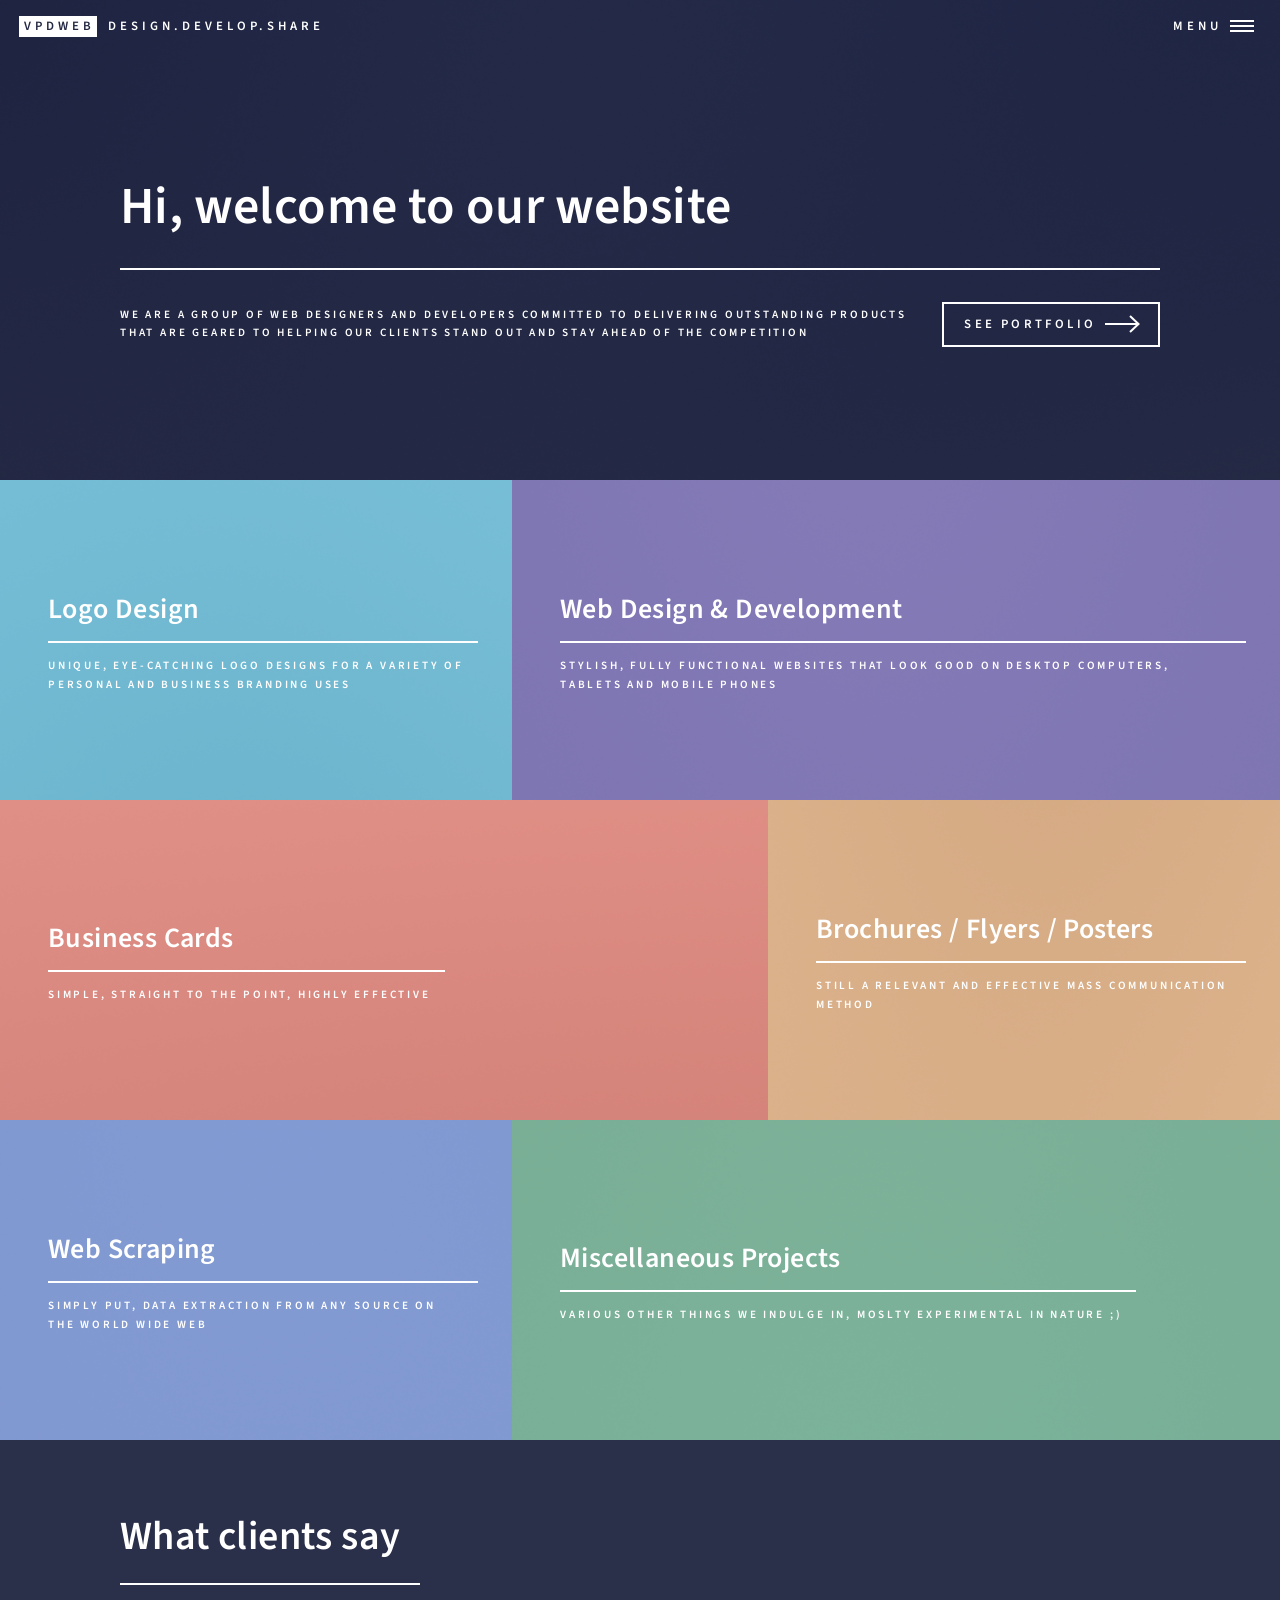
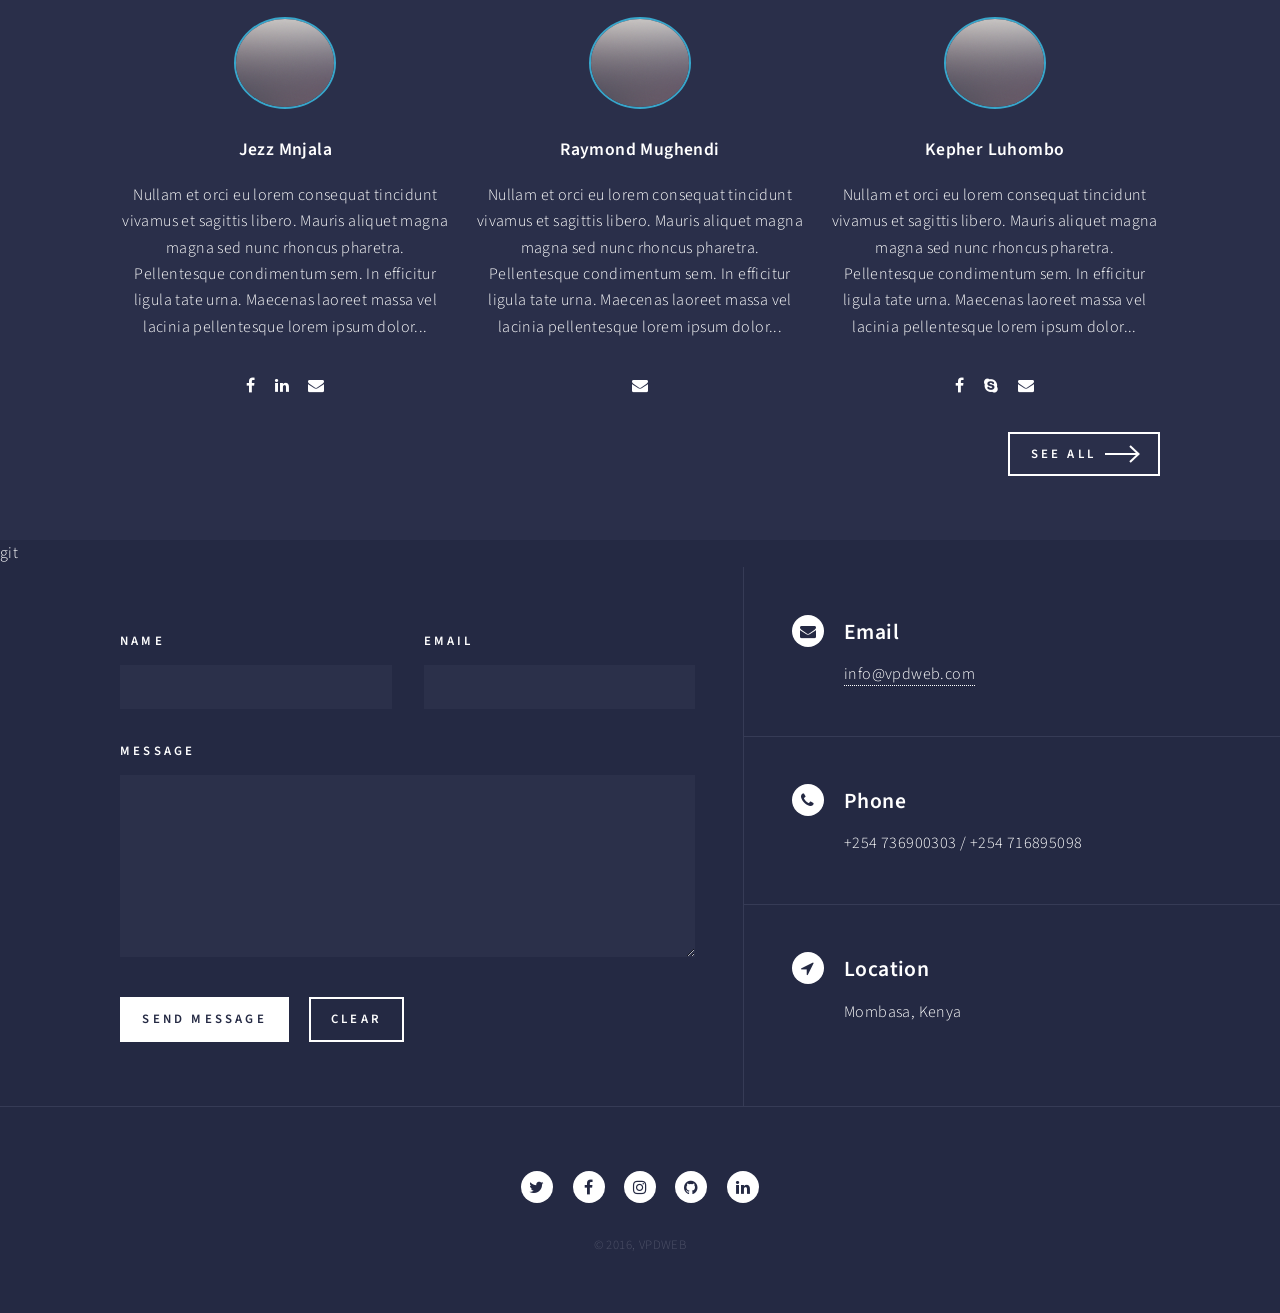
==== index.html @ 7bd0b5e9 "Major changes and addition of new pages" ====
<!DOCTYPE HTML>
<!--
	Forty by HTML5 UP
	html5up.net | @ajlkn
	Free for personal and commercial use under the CCA 3.0 license (html5up.net/license)
-->
<html>
	<head>
		<title>VPDWEB - Design, Develop, Share</title>
		<meta charset="utf-8" />
		<meta name="viewport" content="width=device-width, initial-scale=1, user-scalable=no" />
		<!--[if lte IE 8]><script src="assets/js/ie/html5shiv.js"></script><![endif]-->
		<link rel="stylesheet" href="assets/css/main.css" />
		<!--[if lte IE 9]><link rel="stylesheet" href="assets/css/ie9.css" /><![endif]-->
		<!--[if lte IE 8]><link rel="stylesheet" href="assets/css/ie8.css" /><![endif]-->
	</head>
	<body>

		<!-- Wrapper -->
			<div id="wrapper">

				<!-- Header -->
					<header id="header" class="alt">
						<a href="index.html" class="logo"><strong>VPDWEB</strong>
							<span>Design.Develop.Share</span></a>
                        <!--<p>Design. Develop. Share</p>-->
						<nav>
							<a href="#menu">Menu</a>
						</nav>
					</header>

				<!-- Menu -->
					<nav id="menu">
						<ul class="links">
							<li><a href="index.html">Home</a></li>
                            <li><a href="about.html">About</a></li>
                            <li><a href="portfolio.html">Portfolio</a></li>
                            <li><a href="testimonials.html">Testimonials</a></li>
						</ul>
						<ul class="actions vertical">
							<li><a href="contact.html" class="button special fit">Contact</a></li>
							<!--<li><a href="#" class="button fit">Log In</a></li>-->
						</ul>
					</nav>

				<!-- Banner -->
					<section id="banner" class="major">
						<div class="inner">
							<header class="major">
								<h1>Hi, welcome to our website</h1>
							</header>
							<div class="content">
								<p>We are a group of web designers and developers
								committed to delivering outstanding products that are
                                geared to helping our clients stand out and stay ahead of the
                                competition</p>
								<ul class="actions">
									<li><a href="portfolio.html" class="button next scrolly">See portfolio</a></li>
								</ul>
							</div>
						</div>
					</section>

				<!-- Main -->
					<div id="main">

						<!-- One -->
							<section id="one" class="tiles">
								<article>
									<span class="image">
										<img src="images/pic01.jpg" alt="" />
									</span>
									<header class="major">
										<h3>
                                            <a href="portfolio/logo_design.html" class="link">
                                                Logo Design
                                            </a>
                                        </h3>
										<p>Unique, eye-catching logo designs for a variety of personal
                                        and business branding uses</p>
									</header>
								</article>
								<article>
									<span class="image">
										<img src="images/pic02.jpg" alt="" />
									</span>
									<header class="major">
										<h3>
                                            <a href="portfolio/web_design_dev.html" class="link">
                                                Web Design & Development
                                            </a>
                                        </h3>
										<p>Stylish, fully functional websites that look good on desktop computers,
                                            tablets and mobile phones</p>
									</header>
								</article>
								<article>
									<span class="image">
										<img src="images/pic03.jpg" alt="" />
									</span>
									<header class="major">
										<h3>
                                            <a href="portfolio/biz_card_design.html" class="link">
                                                Business Cards
                                            </a>
                                        </h3>
										<p>Simple, straight to the point, highly effective</p>
									</header>
								</article>
								<article>
									<span class="image">
										<img src="images/pic04.jpg" alt="" />
									</span>
									<header class="major">
										<h3>
                                            <a href="portfolio/flyer_poster_design.html" class="link">
                                                Brochures / Flyers / Posters
                                            </a>
                                        </h3>
										<p>Still a relevant and effective mass communication method</p>
									</header>
								</article>
								<article>
									<span class="image">
										<img src="images/pic05.jpg" alt="" />
									</span>
									<header class="major">
										<h3>
                                            <a href="portfolio/web_scraping.html" class="link">
                                                Web Scraping
                                            </a>
                                        </h3>
										<p>Simply put, data extraction from any source on the World Wide Web</p>
									</header>
								</article>
								<article>
									<span class="image">
										<img src="images/pic06.jpg" alt="" />
									</span>
									<header class="major">
										<h3>
                                            <a href="portfolio/misc_proj.html" class="link">
                                                Miscellaneous Projects
                                            </a>
                                        </h3>
										<p>Various other things we indulge in, moslty experimental in nature ;)</p>
									</header>
								</article>
							</section>

						<!-- Two -->
							<section id="two">
								<div class="inner">
                                    <header class="major">
                                        <h1>What clients say</h1>
                                    </header>
									<div class="row">
										<div class="4u 12u$(medium)">
											<div class="row 50% uniform">
												<div class="4u">
												</div>
												<div class="4u">
													<span class="image-rounded fit">
                                                        <img src="images/pic10.jpg" alt="" />
                                                    </span>
												</div>
												<div class="4u$">
												</div>
											</div>
                                            <br>
											<h4 class="align-center">Jezz Mnjala</h4>
											<p class="align-center">
												Nullam et orci eu lorem consequat tincidunt vivamus et sagittis libero.
												Mauris aliquet magna magna sed nunc rhoncus pharetra.
												Pellentesque condimentum sem. In efficitur ligula tate urna.
												Maecenas laoreet massa vel lacinia pellentesque lorem ipsum dolor...
											</p>
											<ul class="icons align-center">
												<li>
                                                    <a href="#" class="icon fa-facebook">
                                                    <span class="label">Facebook</span>
                                                    </a>
                                                </li>
												<li>
                                                    <a href="#" class="icon fa-linkedin">
                                                        <span class="label">LinkedIn</span>
                                                    </a>
                                                </li>
												<li>
                                                    <a href="#" class="icon fa-envelope">
                                                        <span class="label">Email</span>
                                                    </a>
                                                </li>
											</ul>
										</div>
										<div class="4u 12u$(medium)">
											<div class="row 50% uniform">
												<div class="4u">
												</div>
												<div class="4u">
													<span class="image-rounded fit">
                                                        <img src="images/pic10.jpg" alt="" />
                                                    </span>
												</div>
												<div class="4u$">
												</div>
											</div>
                                            <br>
											<h4 class="align-center">Raymond Mughendi</h4>
											<p class="align-center">
												Nullam et orci eu lorem consequat tincidunt vivamus et sagittis libero.
												Mauris aliquet magna magna sed nunc rhoncus pharetra.
												Pellentesque condimentum sem. In efficitur ligula tate urna.
												Maecenas laoreet massa vel lacinia pellentesque lorem ipsum dolor...
											</p>
											<ul class="icons align-center">
												<li>
                                                    <a href="#" class="icon fa-envelope">
                                                        <span class="label">Email</span>
                                                    </a>
                                                </li>
											</ul>
										</div>
										<div class="4u$ 12u$(medium)">
											<div class="row 50% uniform">
												<div class="4u">
												</div>
												<div class="4u">
													<span class="image-rounded fit">
                                                        <img src="images/pic10.jpg" alt="" />
                                                    </span>
												</div>
												<div class="4u$">
												</div>
											</div>
                                            <br>
											<h4 class="align-center">Kepher Luhombo</h4>
											<p class="align-center">
												Nullam et orci eu lorem consequat tincidunt vivamus et sagittis libero.
												Mauris aliquet magna magna sed nunc rhoncus pharetra.
												Pellentesque condimentum sem. In efficitur ligula tate urna.
												Maecenas laoreet massa vel lacinia pellentesque lorem ipsum dolor...
											</p>
											<ul class="icons align-center">
												<li>
                                                    <a href="#" class="icon fa-facebook">
                                                        <span class="label">Facebook</span>
                                                    </a>
                                                </li>
                                                <li>
                                                    <a href="#" class="icon fa-skype">
                                                        <span class="label">Skype</span>
                                                    </a>
                                                </li>
												<li>
                                                    <a href="#" class="icon fa-envelope">
                                                        <span class="label">Email</span>
                                                    </a>
                                                </li>
											</ul>
										</div>
									</div>
									<ul class="actions align-right">
										<li><a href="testimonials.html" class="button next">See all</a></li>
									</ul>
								</div>
							</section>

					</div>

				<!-- Contact -->
					<section id="contact">git
						<div class="inner">
							<section>
								<form method="post" action="#">
									<div class="field half first">
										<label for="name">Name</label>
										<input type="text" name="name" id="name" />
									</div>
									<div class="field half">
										<label for="email">Email</label>
										<input type="text" name="email" id="email" />
									</div>
									<div class="field">
										<label for="message">Message</label>
										<textarea name="message" id="message" rows="6"></textarea>
									</div>
									<ul class="actions">
										<li><input type="submit" value="Send Message" class="special" /></li>
										<li><input type="reset" value="Clear" /></li>
									</ul>
								</form>
							</section>
							<section class="split">
								<section>
									<div class="contact-method">
										<span class="icon alt fa-envelope"></span>
										<h3>Email</h3>
										<a href="#">info@vpdweb.com</a>
									</div>
								</section>
								<section>
									<div class="contact-method">
										<span class="icon alt fa-phone"></span>
										<h3>Phone</h3>
										<span>+254 736900303</span> / <span>+254 716895098</span>
									</div>
								</section>
								<section>
									<div class="contact-method">
										<span class="icon alt fa-location-arrow"></span>
										<h3>Location</h3>
										<span>Mombasa, Kenya</span>
									</div>
								</section>
							</section>
						</div>
					</section>

				<!-- Footer -->
					<footer id="footer">
						<div class="inner">
							<ul class="icons align-center">
								<li>
                                    <a href="#" class="icon alt fa-twitter">
                                        <span class="label">Twitter</span>
                                    </a>
                                </li>
								<li>
                                    <a href="#" class="icon alt fa-facebook">
                                        <span class="label">Facebook</span>
                                    </a>
                                </li>
								<li>
                                    <a href="#" class="icon alt fa-instagram">
                                        <span class="label">Instagram</span>
                                    </a>
                                </li>
								<li>
                                    <a href="#" class="icon alt fa-github">
                                        <span class="label">GitHub</span>
                                    </a>
                                </li>
								<li>
                                    <a href="#" class="icon alt fa-linkedin">
                                        <span class="label">LinkedIn</span>
                                    </a>
                                </li>
							</ul>
							<ul class="copyright align-center">
								<li>&copy; 2016, VPDWEB</li>
							</ul>
						</div>
					</footer>
			</div>

		<!-- Scripts -->
			<script src="assets/js/jquery.min.js"></script>
			<script src="assets/js/jquery.scrolly.min.js"></script>
			<script src="assets/js/jquery.scrollex.min.js"></script>
			<script src="assets/js/skel.min.js"></script>
			<script src="assets/js/util.js"></script>
			<!--[if lte IE 8]><script src="assets/js/ie/respond.min.js"></script><![endif]-->
			<script src="assets/js/main.js"></script>

	</body>
</html>
---- assets/css/main.css ----
@import url(../css/font-awesome.min.css);
@import url("https://fonts.googleapis.com/css?family=Source+Sans+Pro:300,300italic,600,600italic");
/*
	Forty by HTML5 UP
	html5up.net | @ajlkn
	Free for personal and commercial use under the CCA 3.0 license (html5up.net/license)
*/
/* Reset */
html, body, div, span, applet, object, iframe, h1, h2, h3, h4, h5, h6, p, blockquote, pre, a, abbr, acronym, address, big, cite, code, del, dfn, em, img, ins, kbd, q, s, samp, small, strike, strong, sub, sup, tt, var, b, u, i, center, dl, dt, dd, ol, ul, li, fieldset, form, label, legend, table, caption, tbody, tfoot, thead, tr, th, td, article, aside, canvas, details, embed, figure, figcaption, footer, header, hgroup, menu, nav, output, ruby, section, summary, time, mark, audio, video {
  margin: 0;
  padding: 0;
  border: 0;
  font-size: 100%;
  font: inherit;
  vertical-align: baseline; }

article, aside, details, figcaption, figure, footer, header, hgroup, menu, nav, section {
  display: block; }

body {
  line-height: 1; }

ol, ul {
  list-style: none; }

blockquote, q {
  quotes: none; }

blockquote:before, blockquote:after, q:before, q:after {
  content: '';
  content: none; }

table {
  border-collapse: collapse;
  border-spacing: 0; }

body {
  -webkit-text-size-adjust: none; }

/* Box Model */
*, *:before, *:after {
  -moz-box-sizing: border-box;
  -webkit-box-sizing: border-box;
  box-sizing: border-box; }

/* Grid */
.row {
  border-bottom: solid 1px transparent;
  -moz-box-sizing: border-box;
  -webkit-box-sizing: border-box;
  box-sizing: border-box; }

.row > * {
  float: left;
  -moz-box-sizing: border-box;
  -webkit-box-sizing: border-box;
  box-sizing: border-box; }

.row:after, .row:before {
  content: '';
  display: block;
  clear: both;
  height: 0; }

.row.uniform > * > :first-child {
  margin-top: 0; }

.row.uniform > * > :last-child {
  margin-bottom: 0; }

.row.\30 \25  > * {
  padding: 0 0 0 0em; }

.row.\30 \25 {
  margin: 0 0 -1px 0em; }

.row.uniform.\30 \25  > * {
  padding: 0em 0 0 0em; }

.row.uniform.\30 \25 {
  margin: 0em 0 -1px 0em; }

.row > * {
  padding: 0 0 0 2em; }

.row {
  margin: 0 0 -1px -2em; }

.row.uniform > * {
  padding: 2em 0 0 2em; }

.row.uniform {
  margin: -2em 0 -1px -2em; }

.row.\32 00\25  > * {
  padding: 0 0 0 4em; }

.row.\32 00\25 {
  margin: 0 0 -1px -4em; }

.row.uniform.\32 00\25  > * {
  padding: 4em 0 0 4em; }

.row.uniform.\32 00\25 {
  margin: -4em 0 -1px -4em; }

.row.\31 50\25  > * {
  padding: 0 0 0 3em; }

.row.\31 50\25 {
  margin: 0 0 -1px -3em; }

.row.uniform.\31 50\25  > * {
  padding: 3em 0 0 3em; }

.row.uniform.\31 50\25 {
  margin: -3em 0 -1px -3em; }

.row.\35 0\25  > * {
  padding: 0 0 0 1em; }

.row.\35 0\25 {
  margin: 0 0 -1px -1em; }

.row.uniform.\35 0\25  > * {
  padding: 1em 0 0 1em; }

.row.uniform.\35 0\25 {
  margin: -1em 0 -1px -1em; }

.row.\32 5\25  > * {
  padding: 0 0 0 0.5em; }

.row.\32 5\25 {
  margin: 0 0 -1px -0.5em; }

.row.uniform.\32 5\25  > * {
  padding: 0.5em 0 0 0.5em; }

.row.uniform.\32 5\25 {
  margin: -0.5em 0 -1px -0.5em; }

.\31 2u, .\31 2u\24 {
  width: 100%;
  clear: none;
  margin-left: 0; }

.\31 1u, .\31 1u\24 {
  width: 91.6666666667%;
  clear: none;
  margin-left: 0; }

.\31 0u, .\31 0u\24 {
  width: 83.3333333333%;
  clear: none;
  margin-left: 0; }

.\39 u, .\39 u\24 {
  width: 75%;
  clear: none;
  margin-left: 0; }

.\38 u, .\38 u\24 {
  width: 66.6666666667%;
  clear: none;
  margin-left: 0; }

.\37 u, .\37 u\24 {
  width: 58.3333333333%;
  clear: none;
  margin-left: 0; }

.\36 u, .\36 u\24 {
  width: 50%;
  clear: none;
  margin-left: 0; }

.\35 u, .\35 u\24 {
  width: 41.6666666667%;
  clear: none;
  margin-left: 0; }

.\34 u, .\34 u\24 {
  width: 33.3333333333%;
  clear: none;
  margin-left: 0; }

.\33 u, .\33 u\24 {
  width: 25%;
  clear: none;
  margin-left: 0; }

.\32 u, .\32 u\24 {
  width: 16.6666666667%;
  clear: none;
  margin-left: 0; }

.\31 u, .\31 u\24 {
  width: 8.3333333333%;
  clear: none;
  margin-left: 0; }

.\31 2u\24  + *,
.\31 1u\24  + *,
.\31 0u\24  + *,
.\39 u\24  + *,
.\38 u\24  + *,
.\37 u\24  + *,
.\36 u\24  + *,
.\35 u\24  + *,
.\34 u\24  + *,
.\33 u\24  + *,
.\32 u\24  + *,
.\31 u\24  + * {
  clear: left; }

.\-11u {
  margin-left: 91.66667%; }

.\-10u {
  margin-left: 83.33333%; }

.\-9u {
  margin-left: 75%; }

.\-8u {
  margin-left: 66.66667%; }

.\-7u {
  margin-left: 58.33333%; }

.\-6u {
  margin-left: 50%; }

.\-5u {
  margin-left: 41.66667%; }

.\-4u {
  margin-left: 33.33333%; }

.\-3u {
  margin-left: 25%; }

.\-2u {
  margin-left: 16.66667%; }

.\-1u {
  margin-left: 8.33333%; }

@media screen and (max-width: 1680px) {
  .row > * {
    padding: 0 0 0 2em; }

  .row {
    margin: 0 0 -1px -2em; }

  .row.uniform > * {
    padding: 2em 0 0 2em; }

  .row.uniform {
    margin: -2em 0 -1px -2em; }

  .row.\32 00\25  > * {
    padding: 0 0 0 4em; }

  .row.\32 00\25 {
    margin: 0 0 -1px -4em; }

  .row.uniform.\32 00\25  > * {
    padding: 4em 0 0 4em; }

  .row.uniform.\32 00\25 {
    margin: -4em 0 -1px -4em; }

  .row.\31 50\25  > * {
    padding: 0 0 0 3em; }

  .row.\31 50\25 {
    margin: 0 0 -1px -3em; }

  .row.uniform.\31 50\25  > * {
    padding: 3em 0 0 3em; }

  .row.uniform.\31 50\25 {
    margin: -3em 0 -1px -3em; }

  .row.\35 0\25  > * {
    padding: 0 0 0 1em; }

  .row.\35 0\25 {
    margin: 0 0 -1px -1em; }

  .row.uniform.\35 0\25  > * {
    padding: 1em 0 0 1em; }

  .row.uniform.\35 0\25 {
    margin: -1em 0 -1px -1em; }

  .row.\32 5\25  > * {
    padding: 0 0 0 0.5em; }

  .row.\32 5\25 {
    margin: 0 0 -1px -0.5em; }

  .row.uniform.\32 5\25  > * {
    padding: 0.5em 0 0 0.5em; }

  .row.uniform.\32 5\25 {
    margin: -0.5em 0 -1px -0.5em; }

  .\31 2u\28xlarge\29, .\31 2u\24\28xlarge\29 {
    width: 100%;
    clear: none;
    margin-left: 0; }

  .\31 1u\28xlarge\29, .\31 1u\24\28xlarge\29 {
    width: 91.6666666667%;
    clear: none;
    margin-left: 0; }

  .\31 0u\28xlarge\29, .\31 0u\24\28xlarge\29 {
    width: 83.3333333333%;
    clear: none;
    margin-left: 0; }

  .\39 u\28xlarge\29, .\39 u\24\28xlarge\29 {
    width: 75%;
    clear: none;
    margin-left: 0; }

  .\38 u\28xlarge\29, .\38 u\24\28xlarge\29 {
    width: 66.6666666667%;
    clear: none;
    margin-left: 0; }

  .\37 u\28xlarge\29, .\37 u\24\28xlarge\29 {
    width: 58.3333333333%;
    clear: none;
    margin-left: 0; }

  .\36 u\28xlarge\29, .\36 u\24\28xlarge\29 {
    width: 50%;
    clear: none;
    margin-left: 0; }

  .\35 u\28xlarge\29, .\35 u\24\28xlarge\29 {
    width: 41.6666666667%;
    clear: none;
    margin-left: 0; }

  .\34 u\28xlarge\29, .\34 u\24\28xlarge\29 {
    width: 33.3333333333%;
    clear: none;
    margin-left: 0; }

  .\33 u\28xlarge\29, .\33 u\24\28xlarge\29 {
    width: 25%;
    clear: none;
    margin-left: 0; }

  .\32 u\28xlarge\29, .\32 u\24\28xlarge\29 {
    width: 16.6666666667%;
    clear: none;
    margin-left: 0; }

  .\31 u\28xlarge\29, .\31 u\24\28xlarge\29 {
    width: 8.3333333333%;
    clear: none;
    margin-left: 0; }

  .\31 2u\24\28xlarge\29  + *,
  .\31 1u\24\28xlarge\29  + *,
  .\31 0u\24\28xlarge\29  + *,
  .\39 u\24\28xlarge\29  + *,
  .\38 u\24\28xlarge\29  + *,
  .\37 u\24\28xlarge\29  + *,
  .\36 u\24\28xlarge\29  + *,
  .\35 u\24\28xlarge\29  + *,
  .\34 u\24\28xlarge\29  + *,
  .\33 u\24\28xlarge\29  + *,
  .\32 u\24\28xlarge\29  + *,
  .\31 u\24\28xlarge\29  + * {
    clear: left; }

  .\-11u\28xlarge\29 {
    margin-left: 91.66667%; }

  .\-10u\28xlarge\29 {
    margin-left: 83.33333%; }

  .\-9u\28xlarge\29 {
    margin-left: 75%; }

  .\-8u\28xlarge\29 {
    margin-left: 66.66667%; }

  .\-7u\28xlarge\29 {
    margin-left: 58.33333%; }

  .\-6u\28xlarge\29 {
    margin-left: 50%; }

  .\-5u\28xlarge\29 {
    margin-left: 41.66667%; }

  .\-4u\28xlarge\29 {
    margin-left: 33.33333%; }

  .\-3u\28xlarge\29 {
    margin-left: 25%; }

  .\-2u\28xlarge\29 {
    margin-left: 16.66667%; }

  .\-1u\28xlarge\29 {
    margin-left: 8.33333%; } }
@media screen and (max-width: 1280px) {
  .row > * {
    padding: 0 0 0 1.5em; }

  .row {
    margin: 0 0 -1px -1.5em; }

  .row.uniform > * {
    padding: 1.5em 0 0 1.5em; }

  .row.uniform {
    margin: -1.5em 0 -1px -1.5em; }

  .row.\32 00\25  > * {
    padding: 0 0 0 3em; }

  .row.\32 00\25 {
    margin: 0 0 -1px -3em; }

  .row.uniform.\32 00\25  > * {
    padding: 3em 0 0 3em; }

  .row.uniform.\32 00\25 {
    margin: -3em 0 -1px -3em; }

  .row.\31 50\25  > * {
    padding: 0 0 0 2.25em; }

  .row.\31 50\25 {
    margin: 0 0 -1px -2.25em; }

  .row.uniform.\31 50\25  > * {
    padding: 2.25em 0 0 2.25em; }

  .row.uniform.\31 50\25 {
    margin: -2.25em 0 -1px -2.25em; }

  .row.\35 0\25  > * {
    padding: 0 0 0 0.75em; }

  .row.\35 0\25 {
    margin: 0 0 -1px -0.75em; }

  .row.uniform.\35 0\25  > * {
    padding: 0.75em 0 0 0.75em; }

  .row.uniform.\35 0\25 {
    margin: -0.75em 0 -1px -0.75em; }

  .row.\32 5\25  > * {
    padding: 0 0 0 0.375em; }

  .row.\32 5\25 {
    margin: 0 0 -1px -0.375em; }

  .row.uniform.\32 5\25  > * {
    padding: 0.375em 0 0 0.375em; }

  .row.uniform.\32 5\25 {
    margin: -0.375em 0 -1px -0.375em; }

  .\31 2u\28large\29, .\31 2u\24\28large\29 {
    width: 100%;
    clear: none;
    margin-left: 0; }

  .\31 1u\28large\29, .\31 1u\24\28large\29 {
    width: 91.6666666667%;
    clear: none;
    margin-left: 0; }

  .\31 0u\28large\29, .\31 0u\24\28large\29 {
    width: 83.3333333333%;
    clear: none;
    margin-left: 0; }

  .\39 u\28large\29, .\39 u\24\28large\29 {
    width: 75%;
    clear: none;
    margin-left: 0; }

  .\38 u\28large\29, .\38 u\24\28large\29 {
    width: 66.6666666667%;
    clear: none;
    margin-left: 0; }

  .\37 u\28large\29, .\37 u\24\28large\29 {
    width: 58.3333333333%;
    clear: none;
    margin-left: 0; }

  .\36 u\28large\29, .\36 u\24\28large\29 {
    width: 50%;
    clear: none;
    margin-left: 0; }

  .\35 u\28large\29, .\35 u\24\28large\29 {
    width: 41.6666666667%;
    clear: none;
    margin-left: 0; }

  .\34 u\28large\29, .\34 u\24\28large\29 {
    width: 33.3333333333%;
    clear: none;
    margin-left: 0; }

  .\33 u\28large\29, .\33 u\24\28large\29 {
    width: 25%;
    clear: none;
    margin-left: 0; }

  .\32 u\28large\29, .\32 u\24\28large\29 {
    width: 16.6666666667%;
    clear: none;
    margin-left: 0; }

  .\31 u\28large\29, .\31 u\24\28large\29 {
    width: 8.3333333333%;
    clear: none;
    margin-left: 0; }

  .\31 2u\24\28large\29  + *,
  .\31 1u\24\28large\29  + *,
  .\31 0u\24\28large\29  + *,
  .\39 u\24\28large\29  + *,
  .\38 u\24\28large\29  + *,
  .\37 u\24\28large\29  + *,
  .\36 u\24\28large\29  + *,
  .\35 u\24\28large\29  + *,
  .\34 u\24\28large\29  + *,
  .\33 u\24\28large\29  + *,
  .\32 u\24\28large\29  + *,
  .\31 u\24\28large\29  + * {
    clear: left; }

  .\-11u\28large\29 {
    margin-left: 91.66667%; }

  .\-10u\28large\29 {
    margin-left: 83.33333%; }

  .\-9u\28large\29 {
    margin-left: 75%; }

  .\-8u\28large\29 {
    margin-left: 66.66667%; }

  .\-7u\28large\29 {
    margin-left: 58.33333%; }

  .\-6u\28large\29 {
    margin-left: 50%; }

  .\-5u\28large\29 {
    margin-left: 41.66667%; }

  .\-4u\28large\29 {
    margin-left: 33.33333%; }

  .\-3u\28large\29 {
    margin-left: 25%; }

  .\-2u\28large\29 {
    margin-left: 16.66667%; }

  .\-1u\28large\29 {
    margin-left: 8.33333%; } }
@media screen and (max-width: 980px) {
  .row > * {
    padding: 0 0 0 1.5em; }

  .row {
    margin: 0 0 -1px -1.5em; }

  .row.uniform > * {
    padding: 1.5em 0 0 1.5em; }

  .row.uniform {
    margin: -1.5em 0 -1px -1.5em; }

  .row.\32 00\25  > * {
    padding: 0 0 0 3em; }

  .row.\32 00\25 {
    margin: 0 0 -1px -3em; }

  .row.uniform.\32 00\25  > * {
    padding: 3em 0 0 3em; }

  .row.uniform.\32 00\25 {
    margin: -3em 0 -1px -3em; }

  .row.\31 50\25  > * {
    padding: 0 0 0 2.25em; }

  .row.\31 50\25 {
    margin: 0 0 -1px -2.25em; }

  .row.uniform.\31 50\25  > * {
    padding: 2.25em 0 0 2.25em; }

  .row.uniform.\31 50\25 {
    margin: -2.25em 0 -1px -2.25em; }

  .row.\35 0\25  > * {
    padding: 0 0 0 0.75em; }

  .row.\35 0\25 {
    margin: 0 0 -1px -0.75em; }

  .row.uniform.\35 0\25  > * {
    padding: 0.75em 0 0 0.75em; }

  .row.uniform.\35 0\25 {
    margin: -0.75em 0 -1px -0.75em; }

  .row.\32 5\25  > * {
    padding: 0 0 0 0.375em; }

  .row.\32 5\25 {
    margin: 0 0 -1px -0.375em; }

  .row.uniform.\32 5\25  > * {
    padding: 0.375em 0 0 0.375em; }

  .row.uniform.\32 5\25 {
    margin: -0.375em 0 -1px -0.375em; }

  .\31 2u\28medium\29, .\31 2u\24\28medium\29 {
    width: 100%;
    clear: none;
    margin-left: 0; }

  .\31 1u\28medium\29, .\31 1u\24\28medium\29 {
    width: 91.6666666667%;
    clear: none;
    margin-left: 0; }

  .\31 0u\28medium\29, .\31 0u\24\28medium\29 {
    width: 83.3333333333%;
    clear: none;
    margin-left: 0; }

  .\39 u\28medium\29, .\39 u\24\28medium\29 {
    width: 75%;
    clear: none;
    margin-left: 0; }

  .\38 u\28medium\29, .\38 u\24\28medium\29 {
    width: 66.6666666667%;
    clear: none;
    margin-left: 0; }

  .\37 u\28medium\29, .\37 u\24\28medium\29 {
    width: 58.3333333333%;
    clear: none;
    margin-left: 0; }

  .\36 u\28medium\29, .\36 u\24\28medium\29 {
    width: 50%;
    clear: none;
    margin-left: 0; }

  .\35 u\28medium\29, .\35 u\24\28medium\29 {
    width: 41.6666666667%;
    clear: none;
    margin-left: 0; }

  .\34 u\28medium\29, .\34 u\24\28medium\29 {
    width: 33.3333333333%;
    clear: none;
    margin-left: 0; }

  .\33 u\28medium\29, .\33 u\24\28medium\29 {
    width: 25%;
    clear: none;
    margin-left: 0; }

  .\32 u\28medium\29, .\32 u\24\28medium\29 {
    width: 16.6666666667%;
    clear: none;
    margin-left: 0; }

  .\31 u\28medium\29, .\31 u\24\28medium\29 {
    width: 8.3333333333%;
    clear: none;
    margin-left: 0; }

  .\31 2u\24\28medium\29  + *,
  .\31 1u\24\28medium\29  + *,
  .\31 0u\24\28medium\29  + *,
  .\39 u\24\28medium\29  + *,
  .\38 u\24\28medium\29  + *,
  .\37 u\24\28medium\29  + *,
  .\36 u\24\28medium\29  + *,
  .\35 u\24\28medium\29  + *,
  .\34 u\24\28medium\29  + *,
  .\33 u\24\28medium\29  + *,
  .\32 u\24\28medium\29  + *,
  .\31 u\24\28medium\29  + * {
    clear: left; }

  .\-11u\28medium\29 {
    margin-left: 91.66667%; }

  .\-10u\28medium\29 {
    margin-left: 83.33333%; }

  .\-9u\28medium\29 {
    margin-left: 75%; }

  .\-8u\28medium\29 {
    margin-left: 66.66667%; }

  .\-7u\28medium\29 {
    margin-left: 58.33333%; }

  .\-6u\28medium\29 {
    margin-left: 50%; }

  .\-5u\28medium\29 {
    margin-left: 41.66667%; }

  .\-4u\28medium\29 {
    margin-left: 33.33333%; }

  .\-3u\28medium\29 {
    margin-left: 25%; }

  .\-2u\28medium\29 {
    margin-left: 16.66667%; }

  .\-1u\28medium\29 {
    margin-left: 8.33333%; } }
@media screen and (max-width: 736px) {
  .row > * {
    padding: 0 0 0 1.25em; }

  .row {
    margin: 0 0 -1px -1.25em; }

  .row.uniform > * {
    padding: 1.25em 0 0 1.25em; }

  .row.uniform {
    margin: -1.25em 0 -1px -1.25em; }

  .row.\32 00\25  > * {
    padding: 0 0 0 2.5em; }

  .row.\32 00\25 {
    margin: 0 0 -1px -2.5em; }

  .row.uniform.\32 00\25  > * {
    padding: 2.5em 0 0 2.5em; }

  .row.uniform.\32 00\25 {
    margin: -2.5em 0 -1px -2.5em; }

  .row.\31 50\25  > * {
    padding: 0 0 0 1.875em; }

  .row.\31 50\25 {
    margin: 0 0 -1px -1.875em; }

  .row.uniform.\31 50\25  > * {
    padding: 1.875em 0 0 1.875em; }

  .row.uniform.\31 50\25 {
    margin: -1.875em 0 -1px -1.875em; }

  .row.\35 0\25  > * {
    padding: 0 0 0 0.625em; }

  .row.\35 0\25 {
    margin: 0 0 -1px -0.625em; }

  .row.uniform.\35 0\25  > * {
    padding: 0.625em 0 0 0.625em; }

  .row.uniform.\35 0\25 {
    margin: -0.625em 0 -1px -0.625em; }

  .row.\32 5\25  > * {
    padding: 0 0 0 0.3125em; }

  .row.\32 5\25 {
    margin: 0 0 -1px -0.3125em; }

  .row.uniform.\32 5\25  > * {
    padding: 0.3125em 0 0 0.3125em; }

  .row.uniform.\32 5\25 {
    margin: -0.3125em 0 -1px -0.3125em; }

  .\31 2u\28small\29, .\31 2u\24\28small\29 {
    width: 100%;
    clear: none;
    margin-left: 0; }

  .\31 1u\28small\29, .\31 1u\24\28small\29 {
    width: 91.6666666667%;
    clear: none;
    margin-left: 0; }

  .\31 0u\28small\29, .\31 0u\24\28small\29 {
    width: 83.3333333333%;
    clear: none;
    margin-left: 0; }

  .\39 u\28small\29, .\39 u\24\28small\29 {
    width: 75%;
    clear: none;
    margin-left: 0; }

  .\38 u\28small\29, .\38 u\24\28small\29 {
    width: 66.6666666667%;
    clear: none;
    margin-left: 0; }

  .\37 u\28small\29, .\37 u\24\28small\29 {
    width: 58.3333333333%;
    clear: none;
    margin-left: 0; }

  .\36 u\28small\29, .\36 u\24\28small\29 {
    width: 50%;
    clear: none;
    margin-left: 0; }

  .\35 u\28small\29, .\35 u\24\28small\29 {
    width: 41.6666666667%;
    clear: none;
    margin-left: 0; }

  .\34 u\28small\29, .\34 u\24\28small\29 {
    width: 33.3333333333%;
    clear: none;
    margin-left: 0; }

  .\33 u\28small\29, .\33 u\24\28small\29 {
    width: 25%;
    clear: none;
    margin-left: 0; }

  .\32 u\28small\29, .\32 u\24\28small\29 {
    width: 16.6666666667%;
    clear: none;
    margin-left: 0; }

  .\31 u\28small\29, .\31 u\24\28small\29 {
    width: 8.3333333333%;
    clear: none;
    margin-left: 0; }

  .\31 2u\24\28small\29  + *,
  .\31 1u\24\28small\29  + *,
  .\31 0u\24\28small\29  + *,
  .\39 u\24\28small\29  + *,
  .\38 u\24\28small\29  + *,
  .\37 u\24\28small\29  + *,
  .\36 u\24\28small\29  + *,
  .\35 u\24\28small\29  + *,
  .\34 u\24\28small\29  + *,
  .\33 u\24\28small\29  + *,
  .\32 u\24\28small\29  + *,
  .\31 u\24\28small\29  + * {
    clear: left; }

  .\-11u\28small\29 {
    margin-left: 91.66667%; }

  .\-10u\28small\29 {
    margin-left: 83.33333%; }

  .\-9u\28small\29 {
    margin-left: 75%; }

  .\-8u\28small\29 {
    margin-left: 66.66667%; }

  .\-7u\28small\29 {
    margin-left: 58.33333%; }

  .\-6u\28small\29 {
    margin-left: 50%; }

  .\-5u\28small\29 {
    margin-left: 41.66667%; }

  .\-4u\28small\29 {
    margin-left: 33.33333%; }

  .\-3u\28small\29 {
    margin-left: 25%; }

  .\-2u\28small\29 {
    margin-left: 16.66667%; }

  .\-1u\28small\29 {
    margin-left: 8.33333%; } }
@media screen and (max-width: 480px) {
  .row > * {
    padding: 0 0 0 1.25em; }

  .row {
    margin: 0 0 -1px -1.25em; }

  .row.uniform > * {
    padding: 1.25em 0 0 1.25em; }

  .row.uniform {
    margin: -1.25em 0 -1px -1.25em; }

  .row.\32 00\25  > * {
    padding: 0 0 0 2.5em; }

  .row.\32 00\25 {
    margin: 0 0 -1px -2.5em; }

  .row.uniform.\32 00\25  > * {
    padding: 2.5em 0 0 2.5em; }

  .row.uniform.\32 00\25 {
    margin: -2.5em 0 -1px -2.5em; }

  .row.\31 50\25  > * {
    padding: 0 0 0 1.875em; }

  .row.\31 50\25 {
    margin: 0 0 -1px -1.875em; }

  .row.uniform.\31 50\25  > * {
    padding: 1.875em 0 0 1.875em; }

  .row.uniform.\31 50\25 {
    margin: -1.875em 0 -1px -1.875em; }

  .row.\35 0\25  > * {
    padding: 0 0 0 0.625em; }

  .row.\35 0\25 {
    margin: 0 0 -1px -0.625em; }

  .row.uniform.\35 0\25  > * {
    padding: 0.625em 0 0 0.625em; }

  .row.uniform.\35 0\25 {
    margin: -0.625em 0 -1px -0.625em; }

  .row.\32 5\25  > * {
    padding: 0 0 0 0.3125em; }

  .row.\32 5\25 {
    margin: 0 0 -1px -0.3125em; }

  .row.uniform.\32 5\25  > * {
    padding: 0.3125em 0 0 0.3125em; }

  .row.uniform.\32 5\25 {
    margin: -0.3125em 0 -1px -0.3125em; }

  .\31 2u\28xsmall\29, .\31 2u\24\28xsmall\29 {
    width: 100%;
    clear: none;
    margin-left: 0; }

  .\31 1u\28xsmall\29, .\31 1u\24\28xsmall\29 {
    width: 91.6666666667%;
    clear: none;
    margin-left: 0; }

  .\31 0u\28xsmall\29, .\31 0u\24\28xsmall\29 {
    width: 83.3333333333%;
    clear: none;
    margin-left: 0; }

  .\39 u\28xsmall\29, .\39 u\24\28xsmall\29 {
    width: 75%;
    clear: none;
    margin-left: 0; }

  .\38 u\28xsmall\29, .\38 u\24\28xsmall\29 {
    width: 66.6666666667%;
    clear: none;
    margin-left: 0; }

  .\37 u\28xsmall\29, .\37 u\24\28xsmall\29 {
    width: 58.3333333333%;
    clear: none;
    margin-left: 0; }

  .\36 u\28xsmall\29, .\36 u\24\28xsmall\29 {
    width: 50%;
    clear: none;
    margin-left: 0; }

  .\35 u\28xsmall\29, .\35 u\24\28xsmall\29 {
    width: 41.6666666667%;
    clear: none;
    margin-left: 0; }

  .\34 u\28xsmall\29, .\34 u\24\28xsmall\29 {
    width: 33.3333333333%;
    clear: none;
    margin-left: 0; }

  .\33 u\28xsmall\29, .\33 u\24\28xsmall\29 {
    width: 25%;
    clear: none;
    margin-left: 0; }

  .\32 u\28xsmall\29, .\32 u\24\28xsmall\29 {
    width: 16.6666666667%;
    clear: none;
    margin-left: 0; }

  .\31 u\28xsmall\29, .\31 u\24\28xsmall\29 {
    width: 8.3333333333%;
    clear: none;
    margin-left: 0; }

  .\31 2u\24\28xsmall\29  + *,
  .\31 1u\24\28xsmall\29  + *,
  .\31 0u\24\28xsmall\29  + *,
  .\39 u\24\28xsmall\29  + *,
  .\38 u\24\28xsmall\29  + *,
  .\37 u\24\28xsmall\29  + *,
  .\36 u\24\28xsmall\29  + *,
  .\35 u\24\28xsmall\29  + *,
  .\34 u\24\28xsmall\29  + *,
  .\33 u\24\28xsmall\29  + *,
  .\32 u\24\28xsmall\29  + *,
  .\31 u\24\28xsmall\29  + * {
    clear: left; }

  .\-11u\28xsmall\29 {
    margin-left: 91.66667%; }

  .\-10u\28xsmall\29 {
    margin-left: 83.33333%; }

  .\-9u\28xsmall\29 {
    margin-left: 75%; }

  .\-8u\28xsmall\29 {
    margin-left: 66.66667%; }

  .\-7u\28xsmall\29 {
    margin-left: 58.33333%; }

  .\-6u\28xsmall\29 {
    margin-left: 50%; }

  .\-5u\28xsmall\29 {
    margin-left: 41.66667%; }

  .\-4u\28xsmall\29 {
    margin-left: 33.33333%; }

  .\-3u\28xsmall\29 {
    margin-left: 25%; }

  .\-2u\28xsmall\29 {
    margin-left: 16.66667%; }

  .\-1u\28xsmall\29 {
    margin-left: 8.33333%; } }
@media screen and (max-width: 360px) {
  .row > * {
    padding: 0 0 0 1.25em; }

  .row {
    margin: 0 0 -1px -1.25em; }

  .row.uniform > * {
    padding: 1.25em 0 0 1.25em; }

  .row.uniform {
    margin: -1.25em 0 -1px -1.25em; }

  .row.\32 00\25  > * {
    padding: 0 0 0 2.5em; }

  .row.\32 00\25 {
    margin: 0 0 -1px -2.5em; }

  .row.uniform.\32 00\25  > * {
    padding: 2.5em 0 0 2.5em; }

  .row.uniform.\32 00\25 {
    margin: -2.5em 0 -1px -2.5em; }

  .row.\31 50\25  > * {
    padding: 0 0 0 1.875em; }

  .row.\31 50\25 {
    margin: 0 0 -1px -1.875em; }

  .row.uniform.\31 50\25  > * {
    padding: 1.875em 0 0 1.875em; }

  .row.uniform.\31 50\25 {
    margin: -1.875em 0 -1px -1.875em; }

  .row.\35 0\25  > * {
    padding: 0 0 0 0.625em; }

  .row.\35 0\25 {
    margin: 0 0 -1px -0.625em; }

  .row.uniform.\35 0\25  > * {
    padding: 0.625em 0 0 0.625em; }

  .row.uniform.\35 0\25 {
    margin: -0.625em 0 -1px -0.625em; }

  .row.\32 5\25  > * {
    padding: 0 0 0 0.3125em; }

  .row.\32 5\25 {
    margin: 0 0 -1px -0.3125em; }

  .row.uniform.\32 5\25  > * {
    padding: 0.3125em 0 0 0.3125em; }

  .row.uniform.\32 5\25 {
    margin: -0.3125em 0 -1px -0.3125em; }

  .\31 2u\28xxsmall\29, .\31 2u\24\28xxsmall\29 {
    width: 100%;
    clear: none;
    margin-left: 0; }

  .\31 1u\28xxsmall\29, .\31 1u\24\28xxsmall\29 {
    width: 91.6666666667%;
    clear: none;
    margin-left: 0; }

  .\31 0u\28xxsmall\29, .\31 0u\24\28xxsmall\29 {
    width: 83.3333333333%;
    clear: none;
    margin-left: 0; }

  .\39 u\28xxsmall\29, .\39 u\24\28xxsmall\29 {
    width: 75%;
    clear: none;
    margin-left: 0; }

  .\38 u\28xxsmall\29, .\38 u\24\28xxsmall\29 {
    width: 66.6666666667%;
    clear: none;
    margin-left: 0; }

  .\37 u\28xxsmall\29, .\37 u\24\28xxsmall\29 {
    width: 58.3333333333%;
    clear: none;
    margin-left: 0; }

  .\36 u\28xxsmall\29, .\36 u\24\28xxsmall\29 {
    width: 50%;
    clear: none;
    margin-left: 0; }

  .\35 u\28xxsmall\29, .\35 u\24\28xxsmall\29 {
    width: 41.6666666667%;
    clear: none;
    margin-left: 0; }

  .\34 u\28xxsmall\29, .\34 u\24\28xxsmall\29 {
    width: 33.3333333333%;
    clear: none;
    margin-left: 0; }

  .\33 u\28xxsmall\29, .\33 u\24\28xxsmall\29 {
    width: 25%;
    clear: none;
    margin-left: 0; }

  .\32 u\28xxsmall\29, .\32 u\24\28xxsmall\29 {
    width: 16.6666666667%;
    clear: none;
    margin-left: 0; }

  .\31 u\28xxsmall\29, .\31 u\24\28xxsmall\29 {
    width: 8.3333333333%;
    clear: none;
    margin-left: 0; }

  .\31 2u\24\28xxsmall\29  + *,
  .\31 1u\24\28xxsmall\29  + *,
  .\31 0u\24\28xxsmall\29  + *,
  .\39 u\24\28xxsmall\29  + *,
  .\38 u\24\28xxsmall\29  + *,
  .\37 u\24\28xxsmall\29  + *,
  .\36 u\24\28xxsmall\29  + *,
  .\35 u\24\28xxsmall\29  + *,
  .\34 u\24\28xxsmall\29  + *,
  .\33 u\24\28xxsmall\29  + *,
  .\32 u\24\28xxsmall\29  + *,
  .\31 u\24\28xxsmall\29  + * {
    clear: left; }

  .\-11u\28xxsmall\29 {
    margin-left: 91.66667%; }

  .\-10u\28xxsmall\29 {
    margin-left: 83.33333%; }

  .\-9u\28xxsmall\29 {
    margin-left: 75%; }

  .\-8u\28xxsmall\29 {
    margin-left: 66.66667%; }

  .\-7u\28xxsmall\29 {
    margin-left: 58.33333%; }

  .\-6u\28xxsmall\29 {
    margin-left: 50%; }

  .\-5u\28xxsmall\29 {
    margin-left: 41.66667%; }

  .\-4u\28xxsmall\29 {
    margin-left: 33.33333%; }

  .\-3u\28xxsmall\29 {
    margin-left: 25%; }

  .\-2u\28xxsmall\29 {
    margin-left: 16.66667%; }

  .\-1u\28xxsmall\29 {
    margin-left: 8.33333%; } }
/* Basic */
@-ms-viewport {
  width: device-width; }
body {
  -ms-overflow-style: scrollbar; }

@media screen and (max-width: 480px) {
  html, body {
    min-width: 320px; } }
body {
  background: #242943; }
  body.is-loading *, body.is-loading *:before, body.is-loading *:after {
    -moz-animation: none !important;
    -webkit-animation: none !important;
    -ms-animation: none !important;
    animation: none !important;
    -moz-transition: none !important;
    -webkit-transition: none !important;
    -ms-transition: none !important;
    transition: none !important; }

/* Type */
body, input, select, textarea {
  color: #ffffff;
  font-family: "Source Sans Pro", Helvetica, sans-serif;
  font-size: 17pt;
  font-weight: 300;
  letter-spacing: 0.025em;
  line-height: 1.65; }
  @media screen and (max-width: 1680px) {
    body, input, select, textarea {
      font-size: 14pt; } }
  @media screen and (max-width: 1280px) {
    body, input, select, textarea {
      font-size: 12pt; } }
  @media screen and (max-width: 360px) {
    body, input, select, textarea {
      font-size: 11pt; } }

a {
  -moz-transition: color 0.2s ease-in-out, border-bottom-color 0.2s ease-in-out;
  -webkit-transition: color 0.2s ease-in-out, border-bottom-color 0.2s ease-in-out;
  -ms-transition: color 0.2s ease-in-out, border-bottom-color 0.2s ease-in-out;
  transition: color 0.2s ease-in-out, border-bottom-color 0.2s ease-in-out;
  border-bottom: dotted 1px;
  color: inherit;
  text-decoration: none; }
  a:hover {
    border-bottom-color: transparent;
    color: #9bf1ff !important; }
  a:active {
    color: #53e3fb !important; }

strong, b {
  color: #ffffff;
  font-weight: 600; }

em, i {
  font-style: italic; }

p {
  margin: 0 0 2em 0; }

h1, h2, h3, h4, h5, h6 {
  color: #ffffff;
  font-weight: 600;
  line-height: 1.65;
  margin: 0 0 1em 0; }
  h1 a, h2 a, h3 a, h4 a, h5 a, h6 a {
    color: inherit;
    border-bottom: 0; }

h1 {
  font-size: 2.5em; }

h2 {
  font-size: 1.75em; }

h3 {
  font-size: 1.35em; }

h4 {
  font-size: 1.1em; }

h5 {
  font-size: 0.9em; }

h6 {
  font-size: 0.7em; }

@media screen and (max-width: 736px) {
  h1 {
    font-size: 2em; }

  h2 {
    font-size: 1.5em; }

  h3 {
    font-size: 1.25em; } }
sub {
  font-size: 0.8em;
  position: relative;
  top: 0.5em; }

sup {
  font-size: 0.8em;
  position: relative;
  top: -0.5em; }

blockquote {
  border-left: solid 4px rgba(212, 212, 255, 0.1);
  font-style: italic;
  margin: 0 0 2em 0;
  padding: 0.5em 0 0.5em 2em; }

code {
  background: rgba(212, 212, 255, 0.035);
  font-family: "Courier New", monospace;
  font-size: 0.9em;
  margin: 0 0.25em;
  padding: 0.25em 0.65em; }

pre {
  -webkit-overflow-scrolling: touch;
  font-family: "Courier New", monospace;
  font-size: 0.9em;
  margin: 0 0 2em 0; }
  pre code {
    display: block;
    line-height: 1.75;
    padding: 1em 1.5em;
    overflow-x: auto; }

hr {
  border: 0;
  border-bottom: solid 1px rgba(212, 212, 255, 0.1);
  margin: 2em 0; }
  hr.major {
    margin: 3em 0; }

.align-left {
  text-align: left; }

.align-center {
  text-align: center; }

.align-right {
  text-align: right; }

/* Section/Article */
section.special, article.special {
  text-align: center; }

header.major {
  width: -moz-max-content;
  width: -webkit-max-content;
  width: -ms-max-content;
  width: max-content;
  margin-bottom: 2em; }
  header.major > :first-child {
    margin-bottom: 0;
    width: calc(100% + 0.5em); }
    header.major > :first-child:after {
      content: '';
      background-color: #ffffff;
      display: block;
      height: 2px;
      margin: 0.325em 0 0.5em 0;
      width: 100%; }
  header.major > p {
    font-size: 0.7em;
    font-weight: 600;
    letter-spacing: 0.25em;
    margin-bottom: 0;
    text-transform: uppercase; }
  body.is-ie header.major > :first-child:after {
    max-width: 9em; }
  body.is-ie header.major > h1:after {
    max-width: 100% !important; }
@media screen and (max-width: 736px) {
  header.major > p br {
    display: none; } }

/* Form */
form {
  margin: 0 0 2em 0; }
  form .field {
    margin: 0 0 2em 0; }
    form .field.half {
      width: 50%;
      float: left;
      padding: 0 0 0 1em; }
      form .field.half.first {
        padding: 0 1em 0 0; }
  form > .actions {
    margin: 2.5em 0 0 0 !important; }
  @media screen and (max-width: 736px) {
    form .field {
      margin: 0 0 1.5em 0; }
      form .field.half {
        padding: 0 0 0 0.75em; }
        form .field.half.first {
          padding: 0 0.75em 0 0; }
    form > .actions {
      margin: 2em 0 0 0 !important; } }
  @media screen and (max-width: 480px) {
    form .field.half {
      width: 100%;
      float: none;
      padding: 0; }
      form .field.half.first {
        padding: 0; } }

label {
  color: #ffffff;
  display: block;
  font-size: 0.8em;
  font-weight: 600;
  letter-spacing: 0.25em;
  margin: 0 0 1em 0;
  text-transform: uppercase; }

input[type="text"],
input[type="password"],
input[type="email"],
input[type="tel"],
input[type="search"],
input[type="url"],
select,
textarea {
  -moz-appearance: none;
  -webkit-appearance: none;
  -ms-appearance: none;
  appearance: none;
  background: rgba(212, 212, 255, 0.035);
  border: none;
  border-radius: 0;
  color: inherit;
  display: block;
  outline: 0;
  padding: 0 1em;
  text-decoration: none;
  width: 100%; }
  input[type="text"]:invalid,
  input[type="password"]:invalid,
  input[type="email"]:invalid,
  input[type="tel"]:invalid,
  input[type="search"]:invalid,
  input[type="url"]:invalid,
  select:invalid,
  textarea:invalid {
    box-shadow: none; }
  input[type="text"]:focus,
  input[type="password"]:focus,
  input[type="email"]:focus,
  input[type="tel"]:focus,
  input[type="search"]:focus,
  input[type="url"]:focus,
  select:focus,
  textarea:focus {
    border-color: #9bf1ff;
    box-shadow: 0 0 0 2px #9bf1ff; }

.select-wrapper {
  text-decoration: none;
  display: block;
  position: relative; }
  .select-wrapper:before {
    -moz-osx-font-smoothing: grayscale;
    -webkit-font-smoothing: antialiased;
    font-family: FontAwesome;
    font-style: normal;
    font-weight: normal;
    text-transform: none !important; }
  .select-wrapper:before {
    color: rgba(212, 212, 255, 0.1);
    content: '\f078';
    display: block;
    height: 2.75em;
    line-height: 2.75em;
    pointer-events: none;
    position: absolute;
    right: 0;
    text-align: center;
    top: 0;
    width: 2.75em; }
  .select-wrapper select::-ms-expand {
    display: none; }

input[type="text"],
input[type="password"],
input[type="email"],
input[type="tel"],
input[type="search"],
input[type="url"],
select {
  height: 2.75em; }

textarea {
  padding: 0.75em 1em; }

input[type="checkbox"],
input[type="radio"] {
  -moz-appearance: none;
  -webkit-appearance: none;
  -ms-appearance: none;
  appearance: none;
  display: block;
  float: left;
  margin-right: -2em;
  opacity: 0;
  width: 1em;
  z-index: -1; }
  input[type="checkbox"] + label,
  input[type="radio"] + label {
    text-decoration: none;
    color: #ffffff;
    cursor: pointer;
    display: inline-block;
    font-weight: 300;
    padding-left: 2.65em;
    padding-right: 0.75em;
    position: relative; }
    input[type="checkbox"] + label:before,
    input[type="radio"] + label:before {
      -moz-osx-font-smoothing: grayscale;
      -webkit-font-smoothing: antialiased;
      font-family: FontAwesome;
      font-style: normal;
      font-weight: normal;
      text-transform: none !important; }
    input[type="checkbox"] + label:before,
    input[type="radio"] + label:before {
      background: rgba(212, 212, 255, 0.035);
      content: '';
      display: inline-block;
      height: 1.65em;
      left: 0;
      letter-spacing: 0;
      line-height: 1.58125em;
      position: absolute;
      text-align: center;
      top: 0;
      width: 1.65em; }
  input[type="checkbox"]:checked + label:before,
  input[type="radio"]:checked + label:before {
    background: #ffffff;
    border-color: #9bf1ff;
    content: '\f00c';
    color: #242943; }
  input[type="checkbox"]:focus + label:before,
  input[type="radio"]:focus + label:before {
    box-shadow: 0 0 0 2px #9bf1ff; }

input[type="radio"] + label:before {
  border-radius: 100%; }

::-webkit-input-placeholder {
  color: rgba(244, 244, 255, 0.2) !important;
  opacity: 1.0; }

:-moz-placeholder {
  color: rgba(244, 244, 255, 0.2) !important;
  opacity: 1.0; }

::-moz-placeholder {
  color: rgba(244, 244, 255, 0.2) !important;
  opacity: 1.0; }

:-ms-input-placeholder {
  color: rgba(244, 244, 255, 0.2) !important;
  opacity: 1.0; }

.formerize-placeholder {
  color: rgba(244, 244, 255, 0.2) !important;
  opacity: 1.0; }

/* Box */
.box {
  border: solid 1px rgba(212, 212, 255, 0.1);
  margin-bottom: 2em;
  padding: 1.5em; }
  .box > :last-child,
  .box > :last-child > :last-child,
  .box > :last-child > :last-child > :last-child {
    margin-bottom: 0; }
  .box.alt {
    border: 0;
    border-radius: 0;
    padding: 0; }

/* Icon */
.icon {
  text-decoration: none;
  border-bottom: none;
  position: relative; }
  .icon:before {
    -moz-osx-font-smoothing: grayscale;
    -webkit-font-smoothing: antialiased;
    font-family: FontAwesome;
    font-style: normal;
    font-weight: normal;
    text-transform: none !important; }
  .icon > .label {
    display: none; }
  .icon.alt:before {
    background-color: #ffffff;
    border-radius: 100%;
    color: #242943;
    display: inline-block;
    height: 2em;
    line-height: 2em;
    text-align: center;
    width: 2em; }

a.icon.alt:before {
  -moz-transition: background-color 0.2s ease-in-out;
  -webkit-transition: background-color 0.2s ease-in-out;
  -ms-transition: background-color 0.2s ease-in-out;
  transition: background-color 0.2s ease-in-out; }
a.icon.alt:hover:before {
  background-color: #6fc3df; }
a.icon.alt:active:before {
  background-color: #37a6cb; }

/* Image */
.image {
  border: 0;
  display: inline-block;
  position: relative; }
  .image img {
    display: block; }
  .image.left, .image.right {
    max-width: 30%; }
    .image.left img, .image.right img {
      width: 100%; }
  .image.left {
    float: left;
    margin: 0 1.5em 1.25em 0;
    top: 0.25em; }
  .image.right {
    float: right;
    margin: 0 0 1.25em 1.5em;
    top: 0.25em; }
  .image.fit {
    display: block;
    margin: 0 0 2em 0;
    width: 100%; }
    .image.fit img {
      width: 100%; }
  .image.main {
    display: block;
    margin: 2.5em 0;
    width: 100%; }
    .image.main img {
      width: 100%; }
    @media screen and (max-width: 736px) {
      .image.main {
        margin: 1.5em 0; } }

.image-rounded {
  display: inline-block;
  position: relative; }
  .image-rounded img {
    display: block;
    border: 2px solid #37a6cb;
    border-radius: 50%; }
  .image-rounded.left, .image-rounded.right {
    max-width: 30%; }
    .image-rounded.left img, .image-rounded.right img {
      width: 100%; }
  .image-rounded.left {
    float: left;
    margin: 0 1.5em 1.25em 0;
    top: 0.25em; }
  .image-rounded.right {
    float: right;
    margin: 0 0 1.25em 1.5em;
    top: 0.25em; }
  .image-rounded.fit {
    display: block;
    margin: 0 0 2em 0;
    width: 100%; }
    .image-rounded.fit img {
      width: 100%; }
  .image-rounded.main {
    display: block;
    margin: 2.5em 0;
    width: 100%; }
    .image-rounded.main img {
      width: 100%; }
    @media screen and (max-width: 736px) {
      .image-rounded.main {
        margin: 1.5em 0; } }

/* List */
ol {
  list-style: decimal;
  margin: 0 0 2em 0;
  padding-left: 1.25em; }
  ol li {
    padding-left: 0.25em; }

ul {
  list-style: disc;
  margin: 0 0 2em 0;
  padding-left: 1em; }
  ul li {
    padding-left: 0.5em; }
  ul.alt {
    list-style: none;
    padding-left: 0; }
    ul.alt li {
      border-top: solid 1px rgba(212, 212, 255, 0.1);
      padding: 0.5em 0; }
      ul.alt li:first-child {
        border-top: 0;
        padding-top: 0; }
  ul.icons {
    cursor: default;
    list-style: none;
    padding-left: 0; }
    ul.icons li {
      display: inline-block;
      padding: 0 1em 0 0; }
      ul.icons li:last-child {
        padding-right: 0; }
    @media screen and (max-width: 736px) {
      ul.icons li {
        padding: 0 0.75em 0 0; } }
  ul.actions {
    cursor: default;
    list-style: none;
    padding-left: 0; }
    ul.actions li {
      display: inline-block;
      padding: 0 1em 0 0;
      vertical-align: middle; }
      ul.actions li:last-child {
        padding-right: 0; }
    ul.actions.small li {
      padding: 0 1em 0 0; }
    ul.actions.vertical li {
      display: block;
      padding: 1em 0 0 0; }
      ul.actions.vertical li:first-child {
        padding-top: 0; }
      ul.actions.vertical li > * {
        margin-bottom: 0; }
    ul.actions.vertical.small li:first-child {
      padding-top: 0; }
    ul.actions.fit {
      display: table;
      margin-left: -1em;
      padding: 0;
      table-layout: fixed;
      width: calc(100% + 1em); }
      ul.actions.fit li {
        display: table-cell;
        padding: 0 0 0 1em; }
        ul.actions.fit li > * {
          margin-bottom: 0; }
      ul.actions.fit.small {
        margin-left: -1em;
        width: calc(100% + 1em); }
        ul.actions.fit.small li {
          padding: 0 0 0 1em; }
  ul.pagination {
    cursor: default;
    list-style: none;
    padding-left: 0; }
    ul.pagination li {
      display: inline-block;
      padding-left: 0;
      vertical-align: middle; }
      ul.pagination li > .page {
        -moz-transition: background-color 0.2s ease-in-out, color 0.2s ease-in-out;
        -webkit-transition: background-color 0.2s ease-in-out, color 0.2s ease-in-out;
        -ms-transition: background-color 0.2s ease-in-out, color 0.2s ease-in-out;
        transition: background-color 0.2s ease-in-out, color 0.2s ease-in-out;
        border-bottom: 0;
        display: inline-block;
        font-size: 0.8em;
        font-weight: 600;
        height: 1.5em;
        line-height: 1.5em;
        margin: 0 0.125em;
        min-width: 1.5em;
        padding: 0 0.5em;
        text-align: center; }
        ul.pagination li > .page.active {
          background-color: #ffffff;
          color: #242943; }
          ul.pagination li > .page.active:hover {
            background-color: #9bf1ff;
            color: #242943 !important; }
          ul.pagination li > .page.active:active {
            background-color: #53e3fb; }
      ul.pagination li:first-child {
        padding-right: 0.75em; }
      ul.pagination li:last-child {
        padding-left: 0.75em; }
    @media screen and (max-width: 480px) {
      ul.pagination li:nth-child(n+2):nth-last-child(n+2) {
        display: none; }
      ul.pagination li:first-child {
        padding-right: 0; } }

dl {
  margin: 0 0 2em 0; }
  dl dt {
    display: block;
    font-weight: 600;
    margin: 0 0 1em 0; }
  dl dd {
    margin-left: 2em; }

/* Table */
.table-wrapper {
  -webkit-overflow-scrolling: touch;
  overflow-x: auto; }

table {
  margin: 0 0 2em 0;
  width: 100%; }
  table tbody tr {
    border: solid 1px rgba(212, 212, 255, 0.1);
    border-left: 0;
    border-right: 0; }
    table tbody tr:nth-child(2n + 1) {
      background-color: rgba(212, 212, 255, 0.035); }
  table td {
    padding: 0.75em 0.75em; }
  table th {
    color: #ffffff;
    font-size: 0.9em;
    font-weight: 600;
    padding: 0 0.75em 0.75em 0.75em;
    text-align: left; }
  table thead {
    border-bottom: solid 2px rgba(212, 212, 255, 0.1); }
  table tfoot {
    border-top: solid 2px rgba(212, 212, 255, 0.1); }
  table.alt {
    border-collapse: separate; }
    table.alt tbody tr td {
      border: solid 1px rgba(212, 212, 255, 0.1);
      border-left-width: 0;
      border-top-width: 0; }
      table.alt tbody tr td:first-child {
        border-left-width: 1px; }
    table.alt tbody tr:first-child td {
      border-top-width: 1px; }
    table.alt thead {
      border-bottom: 0; }
    table.alt tfoot {
      border-top: 0; }

/* Button */
input[type="submit"],
input[type="reset"],
input[type="button"],
button,
.button {
  -moz-appearance: none;
  -webkit-appearance: none;
  -ms-appearance: none;
  appearance: none;
  -moz-transition: background-color 0.2s ease-in-out, box-shadow 0.2s ease-in-out, color 0.2s ease-in-out;
  -webkit-transition: background-color 0.2s ease-in-out, box-shadow 0.2s ease-in-out, color 0.2s ease-in-out;
  -ms-transition: background-color 0.2s ease-in-out, box-shadow 0.2s ease-in-out, color 0.2s ease-in-out;
  transition: background-color 0.2s ease-in-out, box-shadow 0.2s ease-in-out, color 0.2s ease-in-out;
  background-color: transparent;
  border: 0;
  border-radius: 0;
  box-shadow: inset 0 0 0 2px #ffffff;
  color: #ffffff;
  cursor: pointer;
  display: inline-block;
  font-size: 0.8em;
  font-weight: 600;
  height: 3.5em;
  letter-spacing: 0.25em;
  line-height: 3.5em;
  padding: 0 1.75em;
  text-align: center;
  text-decoration: none;
  text-transform: uppercase;
  white-space: nowrap; }
  input[type="submit"]:hover, input[type="submit"]:active,
  input[type="reset"]:hover,
  input[type="reset"]:active,
  input[type="button"]:hover,
  input[type="button"]:active,
  button:hover,
  button:active,
  .button:hover,
  .button:active {
    box-shadow: inset 0 0 0 2px #9bf1ff;
    color: #9bf1ff; }
  input[type="submit"]:active,
  input[type="reset"]:active,
  input[type="button"]:active,
  button:active,
  .button:active {
    background-color: rgba(155, 241, 255, 0.1);
    box-shadow: inset 0 0 0 2px #53e3fb;
    color: #53e3fb; }
  input[type="submit"].icon:before,
  input[type="reset"].icon:before,
  input[type="button"].icon:before,
  button.icon:before,
  .button.icon:before {
    margin-right: 0.5em; }
  input[type="submit"].fit,
  input[type="reset"].fit,
  input[type="button"].fit,
  button.fit,
  .button.fit {
    display: block;
    margin: 0 0 1em 0;
    width: 100%; }
  input[type="submit"].small,
  input[type="reset"].small,
  input[type="button"].small,
  button.small,
  .button.small {
    font-size: 0.6em; }
  input[type="submit"].big,
  input[type="reset"].big,
  input[type="button"].big,
  button.big,
  .button.big {
    font-size: 1.25em;
    height: 3em;
    line-height: 3em; }
  input[type="submit"].next,
  input[type="reset"].next,
  input[type="button"].next,
  button.next,
  .button.next {
    padding-right: 4.5em;
    position: relative; }
    input[type="submit"].next:before, input[type="submit"].next:after,
    input[type="reset"].next:before,
    input[type="reset"].next:after,
    input[type="button"].next:before,
    input[type="button"].next:after,
    button.next:before,
    button.next:after,
    .button.next:before,
    .button.next:after {
      -moz-transition: opacity 0.2s ease-in-out;
      -webkit-transition: opacity 0.2s ease-in-out;
      -ms-transition: opacity 0.2s ease-in-out;
      transition: opacity 0.2s ease-in-out;
      background-position: center right;
      background-repeat: no-repeat;
      background-size: 36px 24px;
      content: '';
      display: block;
      height: 100%;
      position: absolute;
      right: 1.5em;
      top: 0;
      vertical-align: middle;
      width: 36px; }
    input[type="submit"].next:before,
    input[type="reset"].next:before,
    input[type="button"].next:before,
    button.next:before,
    .button.next:before {
      background-image: url("data:image/svg+xml;charset=utf8,%3Csvg xmlns='http://www.w3.org/2000/svg' xmlns:xlink='http://www.w3.org/1999/xlink' width='36px' height='24px' viewBox='0 0 36 24' zoomAndPan='disable'%3E%3Cstyle%3Eline %7B stroke: %23ffffff%3B stroke-width: 2px%3B %7D%3C/style%3E%3Cline x1='0' y1='12' x2='34' y2='12' /%3E%3Cline x1='25' y1='4' x2='34' y2='12.5' /%3E%3Cline x1='25' y1='20' x2='34' y2='11.5' /%3E%3C/svg%3E"); }
    input[type="submit"].next:after,
    input[type="reset"].next:after,
    input[type="button"].next:after,
    button.next:after,
    .button.next:after {
      background-image: url("data:image/svg+xml;charset=utf8,%3Csvg xmlns='http://www.w3.org/2000/svg' xmlns:xlink='http://www.w3.org/1999/xlink' width='36px' height='24px' viewBox='0 0 36 24' zoomAndPan='disable'%3E%3Cstyle%3Eline %7B stroke: %239bf1ff%3B stroke-width: 2px%3B %7D%3C/style%3E%3Cline x1='0' y1='12' x2='34' y2='12' /%3E%3Cline x1='25' y1='4' x2='34' y2='12.5' /%3E%3Cline x1='25' y1='20' x2='34' y2='11.5' /%3E%3C/svg%3E");
      opacity: 0;
      z-index: 1; }
    input[type="submit"].next:hover:after, input[type="submit"].next:active:after,
    input[type="reset"].next:hover:after,
    input[type="reset"].next:active:after,
    input[type="button"].next:hover:after,
    input[type="button"].next:active:after,
    button.next:hover:after,
    button.next:active:after,
    .button.next:hover:after,
    .button.next:active:after {
      opacity: 1; }
    @media screen and (max-width: 1280px) {
      input[type="submit"].next,
      input[type="reset"].next,
      input[type="button"].next,
      button.next,
      .button.next {
        padding-right: 5em; } }
  input[type="submit"].special,
  input[type="reset"].special,
  input[type="button"].special,
  button.special,
  .button.special {
    background-color: #ffffff;
    box-shadow: none;
    color: #242943; }
    input[type="submit"].special:hover, input[type="submit"].special:active,
    input[type="reset"].special:hover,
    input[type="reset"].special:active,
    input[type="button"].special:hover,
    input[type="button"].special:active,
    button.special:hover,
    button.special:active,
    .button.special:hover,
    .button.special:active {
      background-color: #9bf1ff;
      color: #242943 !important; }
    input[type="submit"].special:active,
    input[type="reset"].special:active,
    input[type="button"].special:active,
    button.special:active,
    .button.special:active {
      background-color: #53e3fb; }
  input[type="submit"].disabled, input[type="submit"]:disabled,
  input[type="reset"].disabled,
  input[type="reset"]:disabled,
  input[type="button"].disabled,
  input[type="button"]:disabled,
  button.disabled,
  button:disabled,
  .button.disabled,
  .button:disabled {
    -moz-pointer-events: none;
    -webkit-pointer-events: none;
    -ms-pointer-events: none;
    pointer-events: none;
    cursor: default;
    opacity: 0.25; }

/* Tiles */
.tiles {
  display: -moz-flex;
  display: -webkit-flex;
  display: -ms-flex;
  display: flex;
  -moz-flex-wrap: wrap;
  -webkit-flex-wrap: wrap;
  -ms-flex-wrap: wrap;
  flex-wrap: wrap;
  border-top: 0 !important; }
  .tiles + * {
    border-top: 0 !important; }
  .tiles article {
    -moz-align-items: center;
    -webkit-align-items: center;
    -ms-align-items: center;
    align-items: center;
    display: -moz-flex;
    display: -webkit-flex;
    display: -ms-flex;
    display: flex;
    -moz-transition: -moz-transform 0.25s ease, opacity 0.25s ease, -moz-filter 1s ease, -webkit-filter 1s ease;
    -webkit-transition: -webkit-transform 0.25s ease, opacity 0.25s ease, -webkit-filter 1s ease, -webkit-filter 1s ease;
    -ms-transition: -ms-transform 0.25s ease, opacity 0.25s ease, -ms-filter 1s ease, -webkit-filter 1s ease;
    transition: transform 0.25s ease, opacity 0.25s ease, filter 1s ease, -webkit-filter 1s ease;
    padding: 4em 4em 2em 4em ;
    background-position: center;
    background-repeat: no-repeat;
    background-size: cover;
    cursor: default;
    height: 40vh;
    max-height: 40em;
    min-height: 23em;
    overflow: hidden;
    position: relative;
    width: 40%; }
    .tiles article .image {
      display: none; }
    .tiles article header {
      position: relative;
      z-index: 3; }
    .tiles article h3 {
      font-size: 1.75em; }
      .tiles article h3 a:hover {
        color: inherit !important; }
    .tiles article .link.primary {
      border: 0;
      height: 100%;
      left: 0;
      position: absolute;
      top: 0;
      width: 100%;
      z-index: 4; }
    .tiles article:before {
      -moz-transition: opacity 0.5s ease;
      -webkit-transition: opacity 0.5s ease;
      -ms-transition: opacity 0.5s ease;
      transition: opacity 0.5s ease;
      bottom: 0;
      content: '';
      display: block;
      height: 100%;
      left: 0;
      opacity: 0.85;
      position: absolute;
      width: 100%;
      z-index: 2; }
    .tiles article:after {
      background-color: rgba(36, 41, 67, 0.25);
      content: '';
      display: block;
      height: 100%;
      left: 0;
      position: absolute;
      top: 0;
      width: 100%;
      z-index: 1; }
    .tiles article:hover:before {
      opacity: 0; }
    .tiles article.is-transitioning {
      -moz-transform: scale(0.95);
      -webkit-transform: scale(0.95);
      -ms-transform: scale(0.95);
      transform: scale(0.95);
      -moz-filter: blur(0.5em);
      -webkit-filter: blur(0.5em);
      -ms-filter: blur(0.5em);
      filter: blur(0.5em);
      opacity: 0; }
    .tiles article:nth-child(4n - 1), .tiles article:nth-child(4n - 2) {
      width: 60%; }
    .tiles article:nth-child(6n - 5):before {
      background-color: #6fc3df; }
    .tiles article:nth-child(6n - 4):before {
      background-color: #8d82c4; }
    .tiles article:nth-child(6n - 3):before {
      background-color: #ec8d81; }
    .tiles article:nth-child(6n - 2):before {
      background-color: #e7b788; }
    .tiles article:nth-child(6n - 1):before {
      background-color: #8ea9e8; }
    .tiles article:nth-child(6n):before {
      background-color: #87c5a4; }
  @media screen and (max-width: 1280px) {
    .tiles article {
      padding: 4em 3em 2em 3em ;
      height: 30vh;
      max-height: 30em;
      min-height: 20em; } }
  @media screen and (max-width: 980px) {
    .tiles article {
      width: 50% !important; } }
  @media screen and (max-width: 736px) {
    .tiles article {
      padding: 3em 1.5em 1em 1.5em ;
      height: 16em;
      max-height: none;
      min-height: 0; }
      .tiles article h3 {
        font-size: 1.5em; } }
  @media screen and (max-width: 480px) {
    .tiles {
      display: block; }
      .tiles article {
        height: 20em;
        width: 100% !important; } }

/* Contact Method */
.contact-method {
  margin: 0 0 2em 0;
  padding-left: 3.25em;
  position: relative; }
  .contact-method .icon {
    left: 0;
    position: absolute;
    top: 0; }
  .contact-method h3 {
    margin: 0 0 0.5em 0; }

/* Spotlights */
.spotlights {
  border-top: 0 !important; }
  .spotlights + * {
    border-top: 0 !important; }
  .spotlights > section {
    display: -moz-flex;
    display: -webkit-flex;
    display: -ms-flex;
    display: flex;
    -moz-flex-direction: row;
    -webkit-flex-direction: row;
    -ms-flex-direction: row;
    flex-direction: row;
    background-color: #2e3450; }
    .spotlights > section > .image {
      background-position: center center;
      background-size: cover;
      border-radius: 0;
      display: block;
      position: relative;
      width: 30%; }
      .spotlights > section > .image img {
        border-radius: 0;
        display: block;
        width: 100%; }
      .spotlights > section > .image:before {
        background: rgba(36, 41, 67, 0.9);
        content: '';
        display: block;
        height: 100%;
        left: 0;
        opacity: 0;
        position: absolute;
        top: 0;
        width: 100%; }
    .spotlights > section > .content {
      display: -moz-flex;
      display: -webkit-flex;
      display: -ms-flex;
      display: flex;
      -moz-flex-direction: column;
      -webkit-flex-direction: column;
      -ms-flex-direction: column;
      flex-direction: column;
      -moz-justify-content: center;
      -webkit-justify-content: center;
      -ms-justify-content: center;
      justify-content: center;
      -moz-align-items: center;
      -webkit-align-items: center;
      -ms-align-items: center;
      align-items: center;
      padding: 2em 3em 0.1em 3em ;
      width: 70%; }
      .spotlights > section > .content > .inner {
        margin: 0 auto;
        max-width: 100%;
        width: 65em; }
    .spotlights > section:nth-child(2n) {
      -moz-flex-direction: row-reverse;
      -webkit-flex-direction: row-reverse;
      -ms-flex-direction: row-reverse;
      flex-direction: row-reverse;
      background-color: #333856; }
      .spotlights > section:nth-child(2n) > .content {
        -moz-align-items: -moz-flex-end;
        -webkit-align-items: -webkit-flex-end;
        -ms-align-items: -ms-flex-end;
        align-items: flex-end; }
  @media screen and (max-width: 1680px) {
    .spotlights > section > .image {
      width: 40%; }
    .spotlights > section > .content {
      width: 60%; } }
  @media screen and (max-width: 1280px) {
    .spotlights > section > .image {
      width: 45%; }
    .spotlights > section > .content {
      width: 55%; } }
  @media screen and (max-width: 980px) {
    .spotlights > section {
      display: block; }
      .spotlights > section > .image {
        width: 100%; }
      .spotlights > section > .content {
        padding: 4em 3em 2em 3em ;
        width: 100%; } }
  @media screen and (max-width: 736px) {
    .spotlights > section > .content {
      padding: 3em 1.5em 1em 1.5em ; } }

/* Header */
@-moz-keyframes reveal-header {
  0% {
    top: -4em;
    opacity: 0; }
  100% {
    top: 0;
    opacity: 1; } }
@-webkit-keyframes reveal-header {
  0% {
    top: -4em;
    opacity: 0; }
  100% {
    top: 0;
    opacity: 1; } }
@-ms-keyframes reveal-header {
  0% {
    top: -4em;
    opacity: 0; }
  100% {
    top: 0;
    opacity: 1; } }
@keyframes reveal-header {
  0% {
    top: -4em;
    opacity: 0; }
  100% {
    top: 0;
    opacity: 1; } }
#header {
  display: -moz-flex;
  display: -webkit-flex;
  display: -ms-flex;
  display: flex;
  background-color: #2a2f4a;
  box-shadow: 0 0 0.25em 0 rgba(0, 0, 0, 0.15);
  cursor: default;
  font-weight: 600;
  height: 3.25em;
  left: 0;
  letter-spacing: 0.25em;
  line-height: 3.25em;
  margin: 0;
  position: fixed;
  text-transform: uppercase;
  top: 0;
  width: 100%;
  z-index: 10000; }
  #header .logo {
    border: 0;
    display: inline-block;
    font-size: 0.8em;
    height: inherit;
    line-height: inherit;
    padding: 0 1.5em; }
    #header .logo strong {
      -moz-transition: background-color 0.2s ease-in-out, color 0.2s ease-in-out;
      -webkit-transition: background-color 0.2s ease-in-out, color 0.2s ease-in-out;
      -ms-transition: background-color 0.2s ease-in-out, color 0.2s ease-in-out;
      transition: background-color 0.2s ease-in-out, color 0.2s ease-in-out;
      background-color: #ffffff;
      color: #242943;
      display: inline-block;
      line-height: 1.65em;
      margin-right: 0.325em;
      padding: 0 0.125em 0 0.375em; }
    #header .logo:hover strong {
      background-color: #9bf1ff; }
    #header .logo:active strong {
      background-color: #53e3fb; }
  #header nav {
    display: -moz-flex;
    display: -webkit-flex;
    display: -ms-flex;
    display: flex;
    -moz-justify-content: -moz-flex-end;
    -webkit-justify-content: -webkit-flex-end;
    -ms-justify-content: -ms-flex-end;
    justify-content: flex-end;
    -moz-flex-grow: 1;
    -webkit-flex-grow: 1;
    -ms-flex-grow: 1;
    flex-grow: 1;
    height: inherit;
    line-height: inherit; }
    #header nav a {
      border: 0;
      display: block;
      font-size: 0.8em;
      height: inherit;
      line-height: inherit;
      padding: 0 0.75em;
      position: relative;
      vertical-align: middle; }
      #header nav a:last-child {
        padding-right: 1.5em; }
      #header nav a[href="#menu"] {
        padding-right: 3.325em !important; }
        #header nav a[href="#menu"]:before, #header nav a[href="#menu"]:after {
          background-image: url("data:image/svg+xml;charset=utf8,%3Csvg xmlns='http://www.w3.org/2000/svg' width='24' height='32' viewBox='0 0 24 32' preserveAspectRatio='none'%3E%3Cstyle%3Eline %7B stroke-width: 2px%3B stroke: %23ffffff%3B %7D%3C/style%3E%3Cline x1='0' y1='11' x2='24' y2='11' /%3E%3Cline x1='0' y1='21' x2='24' y2='21' /%3E%3Cline x1='0' y1='16' x2='24' y2='16' /%3E%3C/svg%3E");
          background-position: center;
          background-repeat: no-repeat;
          background-size: 24px 32px;
          content: '';
          display: block;
          height: 100%;
          position: absolute;
          right: 1.5em;
          top: 0;
          vertical-align: middle;
          width: 24px; }
        #header nav a[href="#menu"]:after {
          -moz-transition: opacity 0.2s ease-in-out;
          -webkit-transition: opacity 0.2s ease-in-out;
          -ms-transition: opacity 0.2s ease-in-out;
          transition: opacity 0.2s ease-in-out;
          background-image: url("data:image/svg+xml;charset=utf8,%3Csvg xmlns='http://www.w3.org/2000/svg' width='24' height='32' viewBox='0 0 24 32' preserveAspectRatio='none'%3E%3Cstyle%3Eline %7B stroke-width: 2px%3B stroke: %239bf1ff%3B %7D%3C/style%3E%3Cline x1='0' y1='11' x2='24' y2='11' /%3E%3Cline x1='0' y1='21' x2='24' y2='21' /%3E%3Cline x1='0' y1='16' x2='24' y2='16' /%3E%3C/svg%3E");
          opacity: 0;
          z-index: 1; }
        #header nav a[href="#menu"]:hover:after, #header nav a[href="#menu"]:active:after {
          opacity: 1; }
        #header nav a[href="#menu"]:last-child {
          padding-right: 3.875em !important; }
          #header nav a[href="#menu"]:last-child:before, #header nav a[href="#menu"]:last-child:after {
            right: 2em; }
  #header.reveal {
    -moz-animation: reveal-header 0.35s ease;
    -webkit-animation: reveal-header 0.35s ease;
    -ms-animation: reveal-header 0.35s ease;
    animation: reveal-header 0.35s ease; }
  #header.alt {
    -moz-transition: opacity 2.5s ease;
    -webkit-transition: opacity 2.5s ease;
    -ms-transition: opacity 2.5s ease;
    transition: opacity 2.5s ease;
    -moz-transition-delay: 0.75s;
    -webkit-transition-delay: 0.75s;
    -ms-transition-delay: 0.75s;
    transition-delay: 0.75s;
    -moz-animation: none;
    -webkit-animation: none;
    -ms-animation: none;
    animation: none;
    background-color: transparent;
    box-shadow: none;
    position: absolute; }
    #header.alt.style1 .logo strong {
      color: #6fc3df; }
    #header.alt.style2 .logo strong {
      color: #8d82c4; }
    #header.alt.style3 .logo strong {
      color: #ec8d81; }
    #header.alt.style4 .logo strong {
      color: #e7b788; }
    #header.alt.style5 .logo strong {
      color: #8ea9e8; }
    #header.alt.style6 .logo strong {
      color: #87c5a4; }
  body.is-loading #header.alt {
    opacity: 0; }
  @media screen and (max-width: 1680px) {
    #header nav a[href="#menu"] {
      padding-right: 3.75em !important; }
      #header nav a[href="#menu"]:last-child {
        padding-right: 4.25em !important; } }
  @media screen and (max-width: 1280px) {
    #header nav a[href="#menu"] {
      padding-right: 4em !important; }
      #header nav a[href="#menu"]:last-child {
        padding-right: 4.5em !important; } }
  @media screen and (max-width: 736px) {
    #header {
      height: 2.75em;
      line-height: 2.75em; }
      #header .logo {
        padding: 0 1em; }
      #header nav a {
        padding: 0 0.5em; }
        #header nav a:last-child {
          padding-right: 1em; }
        #header nav a[href="#menu"] {
          padding-right: 3.25em !important; }
          #header nav a[href="#menu"]:before, #header nav a[href="#menu"]:after {
            right: 0.75em; }
          #header nav a[href="#menu"]:last-child {
            padding-right: 4em !important; }
            #header nav a[href="#menu"]:last-child:before, #header nav a[href="#menu"]:last-child:after {
              right: 1.5em; } }
  @media screen and (max-width: 480px) {
    #header .logo span {
      display: none; }
    #header nav a[href="#menu"] {
      overflow: hidden;
      padding-right: 0 !important;
      text-indent: 5em;
      white-space: nowrap;
      width: 5em; }
      #header nav a[href="#menu"]:before, #header nav a[href="#menu"]:after {
        right: 0;
        width: inherit; }
      #header nav a[href="#menu"]:last-child:before, #header nav a[href="#menu"]:last-child:after {
        width: 4em;
        right: 0; } }

/* Banner */
#banner {
  -moz-align-items: center;
  -webkit-align-items: center;
  -ms-align-items: center;
  align-items: center;
  background-image: url("../../images/banner.jpg");
  display: -moz-flex;
  display: -webkit-flex;
  display: -ms-flex;
  display: flex;
  padding: 6em 0 2em 0 ;
  background-attachment: fixed;
  background-position: center;
  background-repeat: no-repeat;
  background-size: cover;
  border-bottom: 0 !important;
  cursor: default;
  height: 30vh;
  margin-bottom: -3.25em;
  max-height: 32em;
  min-height: 22em;
  position: relative;
  top: -3.25em; }
  #banner:after {
    -moz-transition: opacity 2.5s ease;
    -webkit-transition: opacity 2.5s ease;
    -ms-transition: opacity 2.5s ease;
    transition: opacity 2.5s ease;
    -moz-transition-delay: 0.75s;
    -webkit-transition-delay: 0.75s;
    -ms-transition-delay: 0.75s;
    transition-delay: 0.75s;
    -moz-pointer-events: none;
    -webkit-pointer-events: none;
    -ms-pointer-events: none;
    pointer-events: none;
    background-color: #242943;
    content: '';
    display: block;
    height: 100%;
    left: 0;
    opacity: 0.85;
    position: absolute;
    top: 0;
    width: 100%;
    z-index: 1; }
  #banner h1 {
    font-size: 3.25em; }
  #banner > .inner {
    -moz-transition: opacity 1.5s ease, -moz-transform 0.5s ease-out, -moz-filter 0.5s ease, -webkit-filter 0.5s ease;
    -webkit-transition: opacity 1.5s ease, -webkit-transform 0.5s ease-out, -webkit-filter 0.5s ease, -webkit-filter 0.5s ease;
    -ms-transition: opacity 1.5s ease, -ms-transform 0.5s ease-out, -ms-filter 0.5s ease, -webkit-filter 0.5s ease;
    transition: opacity 1.5s ease, transform 0.5s ease-out, filter 0.5s ease, -webkit-filter 0.5s ease;
    padding: 0 !important;
    position: relative;
    z-index: 2; }
    #banner > .inner .image {
      display: none; }
    #banner > .inner header {
      width: auto; }
      #banner > .inner header > :first-child {
        width: auto; }
        #banner > .inner header > :first-child:after {
          max-width: 100%; }
    #banner > .inner .content {
      display: -moz-flex;
      display: -webkit-flex;
      display: -ms-flex;
      display: flex;
      -moz-align-items: center;
      -webkit-align-items: center;
      -ms-align-items: center;
      align-items: center;
      margin: 0 0 2em 0; }
      #banner > .inner .content > * {
        margin-left: 1.5em;
        margin-bottom: 0; }
      #banner > .inner .content > :first-child {
        margin-left: 0; }
      #banner > .inner .content p {
        font-size: 0.7em;
        font-weight: 600;
        letter-spacing: 0.25em;
        text-transform: uppercase; }
  #banner.major {
    height: 40vh;
    min-height: 30em;
    max-height: 50em; }
    #banner.major.alt {
      opacity: 0.75; }
  #banner.style1:after {
    background-color: #6fc3df; }
  #banner.style2:after {
    background-color: #8d82c4; }
  #banner.style3:after {
    background-color: #ec8d81; }
  #banner.style4:after {
    background-color: #e7b788; }
  #banner.style5:after {
    background-color: #8ea9e8; }
  #banner.style6:after {
    background-color: #87c5a4; }
  body.is-loading #banner:after {
    opacity: 1.0; }
  body.is-loading #banner > .inner {
    -moz-filter: blur(0.125em);
    -webkit-filter: blur(0.125em);
    -ms-filter: blur(0.125em);
    filter: blur(0.125em);
    -moz-transform: translateX(-0.5em);
    -webkit-transform: translateX(-0.5em);
    -ms-transform: translateX(-0.5em);
    transform: translateX(-0.5em);
    opacity: 0; }
  @media screen and (max-width: 1280px) {
    #banner {
      background-attachment: scroll; } }
  @media screen and (max-width: 736px) {
    #banner {
      padding: 5em 0 1em 0 ;
      height: auto;
      margin-bottom: -2.75em;
      max-height: none;
      min-height: 0;
      top: -2.75em; }
      #banner h1 {
        font-size: 2em; }
      #banner > .inner .content {
        display: block; }
        #banner > .inner .content > * {
          margin-left: 0;
          margin-bottom: 2em; }
      #banner.major {
        height: auto;
        min-height: 0;
        max-height: none; } }
  @media screen and (max-width: 480px) {
    #banner {
      padding: 6em 0 2em 0 ; }
      #banner > .inner .content p br {
        display: none; }
      #banner.major {
        padding: 8em 0 4em 0 ; } }

/* Main */
#main {
  background-color: #2a2f4a; }
  #main > * {
    border-top: solid 1px rgba(212, 212, 255, 0.1); }
    #main > *:first-child {
      border-top: 0; }
    #main > * > .inner {
      padding: 4em 0 2em 0 ;
      margin: 0 auto;
      max-width: 65em;
      width: calc(100% - 6em); }
      @media screen and (max-width: 736px) {
        #main > * > .inner {
          padding: 3em 0 1em 0 ;
          width: calc(100% - 3em); } }
  #main.alt {
    background-color: transparent;
    border-bottom: solid 1px rgba(212, 212, 255, 0.1); }

/* Contact */
#contact {
  border-bottom: solid 1px rgba(212, 212, 255, 0.1);
  overflow-x: hidden; }
  #contact > .inner {
    display: -moz-flex;
    display: -webkit-flex;
    display: -ms-flex;
    display: flex;
    padding: 0 !important; }
    #contact > .inner > :nth-child(2n - 1) {
      padding: 4em 3em 2em 0 ;
      border-right: solid 1px rgba(212, 212, 255, 0.1);
      width: 60%; }
    #contact > .inner > :nth-child(2n) {
      padding-left: 3em;
      width: 40%; }
    #contact > .inner > .split {
      padding: 0; }
      #contact > .inner > .split > * {
        padding: 3em 0 1em 3em ;
        position: relative; }
        #contact > .inner > .split > *:before {
          border-top: solid 1px rgba(212, 212, 255, 0.1);
          content: '';
          display: block;
          margin-left: -3em;
          position: absolute;
          top: 0;
          width: calc(100vw + 3em); }
      #contact > .inner > .split > :first-child:before {
        display: none; }
  @media screen and (max-width: 980px) {
    #contact > .inner {
      display: block; }
      #contact > .inner > :nth-child(2n - 1) {
        padding: 4em 0 2em 0 ;
        border-right: 0;
        width: 100%; }
      #contact > .inner > :nth-child(2n) {
        padding-left: 0;
        width: 100%; }
      #contact > .inner > .split > * {
        padding: 3em 0 1em 0 ; }
      #contact > .inner > .split > :first-child:before {
        display: block; } }
  @media screen and (max-width: 736px) {
    #contact > .inner > :nth-child(2n - 1) {
      padding: 3em 0 1em 0 ; } }

/* Footer */
#footer .copyright {
  font-size: 0.8em;
  list-style: none;
  padding-left: 0; }
  #footer .copyright li {
    border-left: solid 1px rgba(212, 212, 255, 0.1);
    color: rgba(244, 244, 255, 0.2);
    display: inline-block;
    line-height: 1;
    margin-left: 1em;
    padding-left: 1em; }
    #footer .copyright li:first-child {
      border-left: 0;
      margin-left: 0;
      padding-left: 0; }
@media screen and (max-width: 480px) {
  #footer .copyright li {
    display: block;
    border-left: 0;
    margin-left: 0;
    padding-left: 0;
    line-height: inherit; } }

/* Wrapper */
#wrapper {
  -moz-transition: -moz-filter 0.35s ease, -webkit-filter 0.35s ease, opacity 0.375s ease-out;
  -webkit-transition: -webkit-filter 0.35s ease, -webkit-filter 0.35s ease, opacity 0.375s ease-out;
  -ms-transition: -ms-filter 0.35s ease, -webkit-filter 0.35s ease, opacity 0.375s ease-out;
  transition: filter 0.35s ease, -webkit-filter 0.35s ease, opacity 0.375s ease-out;
  padding-top: 3.25em; }
  #wrapper.is-transitioning {
    opacity: 0; }
  #wrapper > * > .inner {
    padding: 4em 0 2em 0 ;
    margin: 0 auto;
    max-width: 65em;
    width: calc(100% - 6em); }
    @media screen and (max-width: 736px) {
      #wrapper > * > .inner {
        padding: 3em 0 1em 0 ;
        width: calc(100% - 3em); } }
  @media screen and (max-width: 736px) {
    #wrapper {
      padding-top: 2.75em; } }

/* Menu */
#menu {
  -moz-transition: -moz-transform 0.35s ease, opacity 0.35s ease, visibility 0.35s;
  -webkit-transition: -webkit-transform 0.35s ease, opacity 0.35s ease, visibility 0.35s;
  -ms-transition: -ms-transform 0.35s ease, opacity 0.35s ease, visibility 0.35s;
  transition: transform 0.35s ease, opacity 0.35s ease, visibility 0.35s;
  -moz-align-items: center;
  -webkit-align-items: center;
  -ms-align-items: center;
  align-items: center;
  display: -moz-flex;
  display: -webkit-flex;
  display: -ms-flex;
  display: flex;
  -moz-justify-content: center;
  -webkit-justify-content: center;
  -ms-justify-content: center;
  justify-content: center;
  -moz-pointer-events: none;
  -webkit-pointer-events: none;
  -ms-pointer-events: none;
  pointer-events: none;
  background: rgba(36, 41, 67, 0.9);
  box-shadow: none;
  height: 100%;
  left: 0;
  opacity: 0;
  overflow: hidden;
  padding: 3em 2em;
  position: fixed;
  top: 0;
  visibility: hidden;
  width: 100%;
  z-index: 10002; }
  #menu .inner {
    -moz-transition: -moz-transform 0.35s ease-out, opacity 0.35s ease, visibility 0.35s;
    -webkit-transition: -webkit-transform 0.35s ease-out, opacity 0.35s ease, visibility 0.35s;
    -ms-transition: -ms-transform 0.35s ease-out, opacity 0.35s ease, visibility 0.35s;
    transition: transform 0.35s ease-out, opacity 0.35s ease, visibility 0.35s;
    -moz-transform: rotateX(20deg);
    -webkit-transform: rotateX(20deg);
    -ms-transform: rotateX(20deg);
    transform: rotateX(20deg);
    -webkit-overflow-scrolling: touch;
    max-width: 100%;
    max-height: 100vh;
    opacity: 0;
    overflow: auto;
    text-align: center;
    visibility: hidden;
    width: 18em; }
    #menu .inner > :first-child {
      margin-top: 2em; }
    #menu .inner > :last-child {
      margin-bottom: 3em; }
  #menu ul {
    margin: 0 0 1em 0; }
    #menu ul.links {
      list-style: none;
      padding: 0; }
      #menu ul.links > li {
        padding: 0; }
        #menu ul.links > li > a:not(.button) {
          border: 0;
          border-top: solid 1px rgba(212, 212, 255, 0.1);
          display: block;
          font-size: 0.8em;
          font-weight: 600;
          letter-spacing: 0.25em;
          line-height: 4em;
          text-decoration: none;
          text-transform: uppercase; }
        #menu ul.links > li > .button {
          display: block;
          margin: 0.5em 0 0 0; }
        #menu ul.links > li:first-child > a:not(.button) {
          border-top: 0 !important; }
  #menu .close {
    -moz-transition: color 0.2s ease-in-out;
    -webkit-transition: color 0.2s ease-in-out;
    -ms-transition: color 0.2s ease-in-out;
    transition: color 0.2s ease-in-out;
    -webkit-tap-highlight-color: transparent;
    border: 0;
    cursor: pointer;
    display: block;
    height: 4em;
    line-height: 4em;
    overflow: hidden;
    padding-right: 1.25em;
    position: absolute;
    right: 0;
    text-align: right;
    text-indent: 8em;
    top: 0;
    vertical-align: middle;
    white-space: nowrap;
    width: 8em; }
    #menu .close:before, #menu .close:after {
      -moz-transition: opacity 0.2s ease-in-out;
      -webkit-transition: opacity 0.2s ease-in-out;
      -ms-transition: opacity 0.2s ease-in-out;
      transition: opacity 0.2s ease-in-out;
      background-position: center;
      background-repeat: no-repeat;
      content: '';
      display: block;
      height: 4em;
      position: absolute;
      right: 0;
      top: 0;
      width: 4em; }
    #menu .close:before {
      background-image: url("data:image/svg+xml;charset=utf8,%3Csvg xmlns='http://www.w3.org/2000/svg' xmlns:xlink='http://www.w3.org/1999/xlink' width='20px' height='20px' viewBox='0 0 20 20' zoomAndPan='disable'%3E%3Cstyle%3Eline %7B stroke: %23ffffff%3B stroke-width: 2%3B %7D%3C/style%3E%3Cline x1='0' y1='0' x2='20' y2='20' /%3E%3Cline x1='20' y1='0' x2='0' y2='20' /%3E%3C/svg%3E"); }
    #menu .close:after {
      background-image: url("data:image/svg+xml;charset=utf8,%3Csvg xmlns='http://www.w3.org/2000/svg' xmlns:xlink='http://www.w3.org/1999/xlink' width='20px' height='20px' viewBox='0 0 20 20' zoomAndPan='disable'%3E%3Cstyle%3Eline %7B stroke: %239bf1ff%3B stroke-width: 2%3B %7D%3C/style%3E%3Cline x1='0' y1='0' x2='20' y2='20' /%3E%3Cline x1='20' y1='0' x2='0' y2='20' /%3E%3C/svg%3E");
      opacity: 0; }
    #menu .close:hover:after, #menu .close:active:after {
      opacity: 1; }

body.is-ie #menu {
  background: rgba(42, 47, 74, 0.975); }

body.is-menu-visible #wrapper {
  -moz-filter: blur(0.5em);
  -webkit-filter: blur(0.5em);
  -ms-filter: blur(0.5em);
  filter: blur(0.5em); }
body.is-menu-visible #menu {
  -moz-pointer-events: auto;
  -webkit-pointer-events: auto;
  -ms-pointer-events: auto;
  pointer-events: auto;
  opacity: 1;
  visibility: visible; }
  body.is-menu-visible #menu .inner {
    -moz-transform: none;
    -webkit-transform: none;
    -ms-transform: none;
    transform: none;
    opacity: 1;
    visibility: visible; }

/*# sourceMappingURL=main.css.map */
---- assets/css/ie9.css ----
/*
	Forty by HTML5 UP
	html5up.net | @ajlkn
	Free for personal and commercial use under the CCA 3.0 license (html5up.net/license)
*/
/* Spotlights */
.spotlights > section:after {
  content: '';
  display: block;
  clear: both; }
.spotlights > section > .image {
  float: left; }
.spotlights > section > .content {
  float: left; }

/* Tiles */
.tiles:after {
  content: '';
  display: block;
  clear: both; }
.tiles article {
  padding: 8em 4em 6em 4em ;
  float: left;
  height: auto;
  max-height: none;
  min-height: 0; }

/* Header */
#header .logo {
  position: absolute;
  top: 0;
  left: 0; }
#header nav {
  position: absolute;
  top: 0;
  right: 0; }

/* Banner */
#banner {
  padding: 7em 0 4em 0 ;
  background-attachment: scroll;
  height: auto;
  max-height: none;
  min-height: 0; }
  #banner > .inner .content {
    display: block; }
    #banner > .inner .content > * {
      margin-left: 0;
      margin: 0 0 2em 0; }
  #banner.major {
    height: auto;
    max-height: none;
    min-height: 0; }

/* Contact */
#contact:after {
  content: '';
  display: block;
  clear: both; }
#contact > .inner > * {
  float: left; }

/* Menu */
#menu .inner {
  margin: 0 auto; }

/*# sourceMappingURL=ie9.css.map */
---- assets/css/ie8.css ----
/*
	Forty by HTML5 UP
	html5up.net | @ajlkn
	Free for personal and commercial use under the CCA 3.0 license (html5up.net/license)
*/
/* Button */
.button {
  border: solid 2px !important; }
  .button.next {
    padding-right: 1.75em; }
    .button.next:before, .button.next:after {
      display: none; }

/* Tiles */
.tiles article {
  width: 50%;
  -ms-behavior: url("../js/ie/backgroundsize.min.htc");
  background-size: cover; }

/* Banner */
#banner {
  -ms-behavior: url("../js/ie/backgroundsize.min.htc"); }
  #banner:after {
    display: none; }

/* Menu */
#menu {
  background: #242943; }

/*# sourceMappingURL=ie8.css.map */
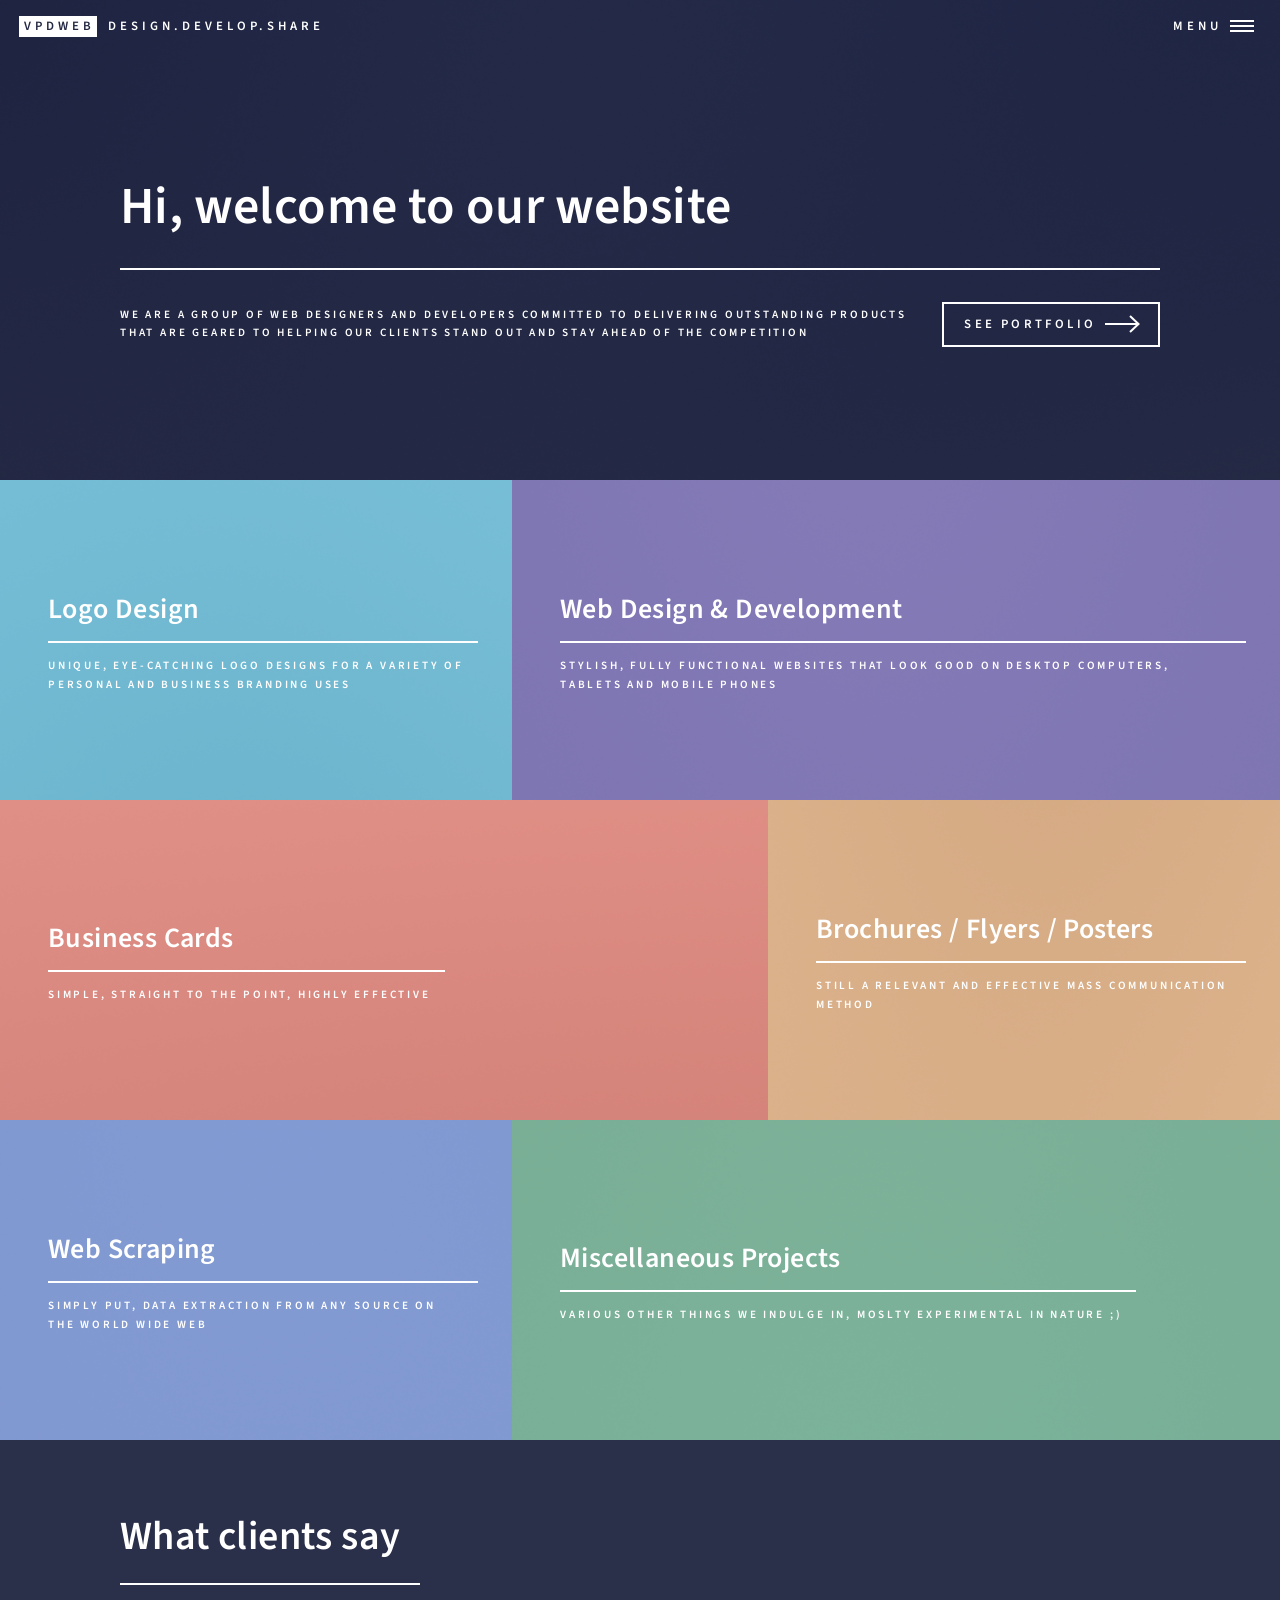
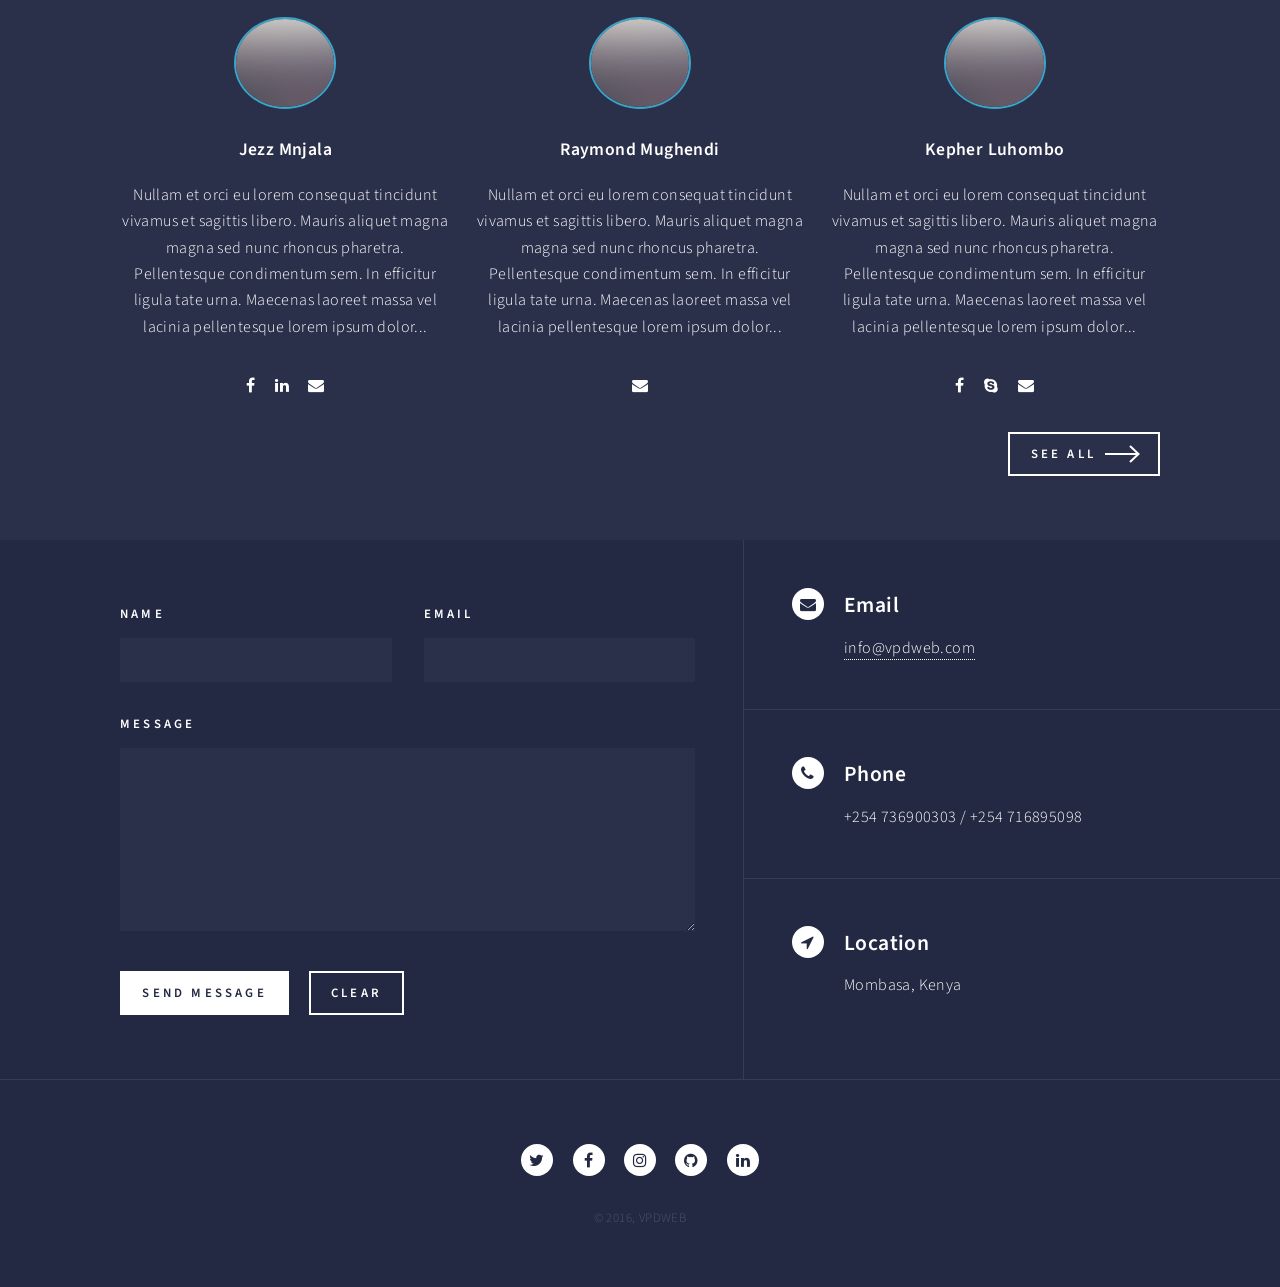
==== commit e8f53d69: "Major changes and addition of new pages" ====
--- a/index.html
+++ b/index.html
@@ -1,367 +1,368 @@
-<!DOCTYPE HTML>
-<!--
-	Forty by HTML5 UP
-	html5up.net | @ajlkn
-	Free for personal and commercial use under the CCA 3.0 license (html5up.net/license)
--->
-<html>
-	<head>
-		<title>VPDWEB - Design, Develop, Share</title>
-		<meta charset="utf-8" />
-		<meta name="viewport" content="width=device-width, initial-scale=1, user-scalable=no" />
-		<!--[if lte IE 8]><script src="assets/js/ie/html5shiv.js"></script><![endif]-->
-		<link rel="stylesheet" href="assets/css/main.css" />
-		<!--[if lte IE 9]><link rel="stylesheet" href="assets/css/ie9.css" /><![endif]-->
-		<!--[if lte IE 8]><link rel="stylesheet" href="assets/css/ie8.css" /><![endif]-->
-	</head>
-	<body>
-
-		<!-- Wrapper -->
-			<div id="wrapper">
-
-				<!-- Header -->
-					<header id="header" class="alt">
-						<a href="index.html" class="logo"><strong>VPDWEB</strong>
-							<span>Design.Develop.Share</span></a>
-                        <!--<p>Design. Develop. Share</p>-->
-						<nav>
-							<a href="#menu">Menu</a>
-						</nav>
-					</header>
-
-				<!-- Menu -->
-					<nav id="menu">
-						<ul class="links">
-							<li><a href="index.html">Home</a></li>
-                            <li><a href="about.html">About</a></li>
-                            <li><a href="portfolio.html">Portfolio</a></li>
-                            <li><a href="testimonials.html">Testimonials</a></li>
-						</ul>
-						<ul class="actions vertical">
-							<li><a href="contact.html" class="button special fit">Contact</a></li>
-							<!--<li><a href="#" class="button fit">Log In</a></li>-->
-						</ul>
-					</nav>
-
-				<!-- Banner -->
-					<section id="banner" class="major">
-						<div class="inner">
-							<header class="major">
-								<h1>Hi, welcome to our website</h1>
-							</header>
-							<div class="content">
-								<p>We are a group of web designers and developers
-								committed to delivering outstanding products that are
-                                geared to helping our clients stand out and stay ahead of the
-                                competition</p>
-								<ul class="actions">
-									<li><a href="portfolio.html" class="button next scrolly">See portfolio</a></li>
-								</ul>
-							</div>
-						</div>
-					</section>
-
-				<!-- Main -->
-					<div id="main">
-
-						<!-- One -->
-							<section id="one" class="tiles">
-								<article>
-									<span class="image">
-										<img src="images/pic01.jpg" alt="" />
-									</span>
-									<header class="major">
-										<h3>
-                                            <a href="portfolio/logo_design.html" class="link">
-                                                Logo Design
-                                            </a>
-                                        </h3>
-										<p>Unique, eye-catching logo designs for a variety of personal
-                                        and business branding uses</p>
-									</header>
-								</article>
-								<article>
-									<span class="image">
-										<img src="images/pic02.jpg" alt="" />
-									</span>
-									<header class="major">
-										<h3>
-                                            <a href="portfolio/web_design_dev.html" class="link">
-                                                Web Design & Development
-                                            </a>
-                                        </h3>
-										<p>Stylish, fully functional websites that look good on desktop computers,
-                                            tablets and mobile phones</p>
-									</header>
-								</article>
-								<article>
-									<span class="image">
-										<img src="images/pic03.jpg" alt="" />
-									</span>
-									<header class="major">
-										<h3>
-                                            <a href="portfolio/biz_card_design.html" class="link">
-                                                Business Cards
-                                            </a>
-                                        </h3>
-										<p>Simple, straight to the point, highly effective</p>
-									</header>
-								</article>
-								<article>
-									<span class="image">
-										<img src="images/pic04.jpg" alt="" />
-									</span>
-									<header class="major">
-										<h3>
-                                            <a href="portfolio/flyer_poster_design.html" class="link">
-                                                Brochures / Flyers / Posters
-                                            </a>
-                                        </h3>
-										<p>Still a relevant and effective mass communication method</p>
-									</header>
-								</article>
-								<article>
-									<span class="image">
-										<img src="images/pic05.jpg" alt="" />
-									</span>
-									<header class="major">
-										<h3>
-                                            <a href="portfolio/web_scraping.html" class="link">
-                                                Web Scraping
-                                            </a>
-                                        </h3>
-										<p>Simply put, data extraction from any source on the World Wide Web</p>
-									</header>
-								</article>
-								<article>
-									<span class="image">
-										<img src="images/pic06.jpg" alt="" />
-									</span>
-									<header class="major">
-										<h3>
-                                            <a href="portfolio/misc_proj.html" class="link">
-                                                Miscellaneous Projects
-                                            </a>
-                                        </h3>
-										<p>Various other things we indulge in, moslty experimental in nature ;)</p>
-									</header>
-								</article>
-							</section>
-
-						<!-- Two -->
-							<section id="two">
-								<div class="inner">
-                                    <header class="major">
-                                        <h1>What clients say</h1>
-                                    </header>
-									<div class="row">
-										<div class="4u 12u$(medium)">
-											<div class="row 50% uniform">
-												<div class="4u">
-												</div>
-												<div class="4u">
-													<span class="image-rounded fit">
-                                                        <img src="images/pic10.jpg" alt="" />
-                                                    </span>
-												</div>
-												<div class="4u$">
-												</div>
-											</div>
-                                            <br>
-											<h4 class="align-center">Jezz Mnjala</h4>
-											<p class="align-center">
-												Nullam et orci eu lorem consequat tincidunt vivamus et sagittis libero.
-												Mauris aliquet magna magna sed nunc rhoncus pharetra.
-												Pellentesque condimentum sem. In efficitur ligula tate urna.
-												Maecenas laoreet massa vel lacinia pellentesque lorem ipsum dolor...
-											</p>
-											<ul class="icons align-center">
-												<li>
-                                                    <a href="#" class="icon fa-facebook">
-                                                    <span class="label">Facebook</span>
-                                                    </a>
-                                                </li>
-												<li>
-                                                    <a href="#" class="icon fa-linkedin">
-                                                        <span class="label">LinkedIn</span>
-                                                    </a>
-                                                </li>
-												<li>
-                                                    <a href="#" class="icon fa-envelope">
-                                                        <span class="label">Email</span>
-                                                    </a>
-                                                </li>
-											</ul>
-										</div>
-										<div class="4u 12u$(medium)">
-											<div class="row 50% uniform">
-												<div class="4u">
-												</div>
-												<div class="4u">
-													<span class="image-rounded fit">
-                                                        <img src="images/pic10.jpg" alt="" />
-                                                    </span>
-												</div>
-												<div class="4u$">
-												</div>
-											</div>
-                                            <br>
-											<h4 class="align-center">Raymond Mughendi</h4>
-											<p class="align-center">
-												Nullam et orci eu lorem consequat tincidunt vivamus et sagittis libero.
-												Mauris aliquet magna magna sed nunc rhoncus pharetra.
-												Pellentesque condimentum sem. In efficitur ligula tate urna.
-												Maecenas laoreet massa vel lacinia pellentesque lorem ipsum dolor...
-											</p>
-											<ul class="icons align-center">
-												<li>
-                                                    <a href="#" class="icon fa-envelope">
-                                                        <span class="label">Email</span>
-                                                    </a>
-                                                </li>
-											</ul>
-										</div>
-										<div class="4u$ 12u$(medium)">
-											<div class="row 50% uniform">
-												<div class="4u">
-												</div>
-												<div class="4u">
-													<span class="image-rounded fit">
-                                                        <img src="images/pic10.jpg" alt="" />
-                                                    </span>
-												</div>
-												<div class="4u$">
-												</div>
-											</div>
-                                            <br>
-											<h4 class="align-center">Kepher Luhombo</h4>
-											<p class="align-center">
-												Nullam et orci eu lorem consequat tincidunt vivamus et sagittis libero.
-												Mauris aliquet magna magna sed nunc rhoncus pharetra.
-												Pellentesque condimentum sem. In efficitur ligula tate urna.
-												Maecenas laoreet massa vel lacinia pellentesque lorem ipsum dolor...
-											</p>
-											<ul class="icons align-center">
-												<li>
-                                                    <a href="#" class="icon fa-facebook">
-                                                        <span class="label">Facebook</span>
-                                                    </a>
-                                                </li>
-                                                <li>
-                                                    <a href="#" class="icon fa-skype">
-                                                        <span class="label">Skype</span>
-                                                    </a>
-                                                </li>
-												<li>
-                                                    <a href="#" class="icon fa-envelope">
-                                                        <span class="label">Email</span>
-                                                    </a>
-                                                </li>
-											</ul>
-										</div>
-									</div>
-									<ul class="actions align-right">
-										<li><a href="testimonials.html" class="button next">See all</a></li>
-									</ul>
-								</div>
-							</section>
-
-					</div>
-
-				<!-- Contact -->
-					<section id="contact">git
-						<div class="inner">
-							<section>
-								<form method="post" action="#">
-									<div class="field half first">
-										<label for="name">Name</label>
-										<input type="text" name="name" id="name" />
-									</div>
-									<div class="field half">
-										<label for="email">Email</label>
-										<input type="text" name="email" id="email" />
-									</div>
-									<div class="field">
-										<label for="message">Message</label>
-										<textarea name="message" id="message" rows="6"></textarea>
-									</div>
-									<ul class="actions">
-										<li><input type="submit" value="Send Message" class="special" /></li>
-										<li><input type="reset" value="Clear" /></li>
-									</ul>
-								</form>
-							</section>
-							<section class="split">
-								<section>
-									<div class="contact-method">
-										<span class="icon alt fa-envelope"></span>
-										<h3>Email</h3>
-										<a href="#">info@vpdweb.com</a>
-									</div>
-								</section>
-								<section>
-									<div class="contact-method">
-										<span class="icon alt fa-phone"></span>
-										<h3>Phone</h3>
-										<span>+254 736900303</span> / <span>+254 716895098</span>
-									</div>
-								</section>
-								<section>
-									<div class="contact-method">
-										<span class="icon alt fa-location-arrow"></span>
-										<h3>Location</h3>
-										<span>Mombasa, Kenya</span>
-									</div>
-								</section>
-							</section>
-						</div>
-					</section>
-
-				<!-- Footer -->
-					<footer id="footer">
-						<div class="inner">
-							<ul class="icons align-center">
-								<li>
-                                    <a href="#" class="icon alt fa-twitter">
-                                        <span class="label">Twitter</span>
-                                    </a>
-                                </li>
-								<li>
-                                    <a href="#" class="icon alt fa-facebook">
-                                        <span class="label">Facebook</span>
-                                    </a>
-                                </li>
-								<li>
-                                    <a href="#" class="icon alt fa-instagram">
-                                        <span class="label">Instagram</span>
-                                    </a>
-                                </li>
-								<li>
-                                    <a href="#" class="icon alt fa-github">
-                                        <span class="label">GitHub</span>
-                                    </a>
-                                </li>
-								<li>
-                                    <a href="#" class="icon alt fa-linkedin">
-                                        <span class="label">LinkedIn</span>
-                                    </a>
-                                </li>
-							</ul>
-							<ul class="copyright align-center">
-								<li>&copy; 2016, VPDWEB</li>
-							</ul>
-						</div>
-					</footer>
-			</div>
-
-		<!-- Scripts -->
-			<script src="assets/js/jquery.min.js"></script>
-			<script src="assets/js/jquery.scrolly.min.js"></script>
-			<script src="assets/js/jquery.scrollex.min.js"></script>
-			<script src="assets/js/skel.min.js"></script>
-			<script src="assets/js/util.js"></script>
-			<!--[if lte IE 8]><script src="assets/js/ie/respond.min.js"></script><![endif]-->
-			<script src="assets/js/main.js"></script>
-
-	</body>
+<!DOCTYPE HTML>
+<html>
+	<head>
+        
+		<title>VPDWEB - Design, Develop, Share</title>
+        
+		<meta charset="utf-8" />
+		<meta name="viewport" content="width=device-width, initial-scale=1, user-scalable=no" />
+		<!--[if lte IE 8]><script src="assets/js/ie/html5shiv.js"></script><![endif]-->
+		<link rel="stylesheet" href="assets/css/main.css" />
+		<!--[if lte IE 9]><link rel="stylesheet" href="assets/css/ie9.css" /><![endif]-->
+		<!--[if lte IE 8]><link rel="stylesheet" href="assets/css/ie8.css" /><![endif]-->
+	</head>
+	<body>
+
+		<!-- Wrapper -->
+			<div id="wrapper">
+
+				<!-- Header -->
+					<header id="header" class="alt">
+						<a href="index.html" class="logo"><strong>VPDWEB</strong>
+							<span>Design.Develop.Share</span></a>
+                        <!--<p>Design. Develop. Share</p>-->
+						<nav>
+							<a href="#menu">Menu</a>
+						</nav>
+					</header>
+
+				<!-- Menu -->
+					<nav id="menu">
+						<ul class="links">
+							<li><a href="index.html">Home</a></li>
+                            <li><a href="about.html">About</a></li>
+                            <li><a href="portfolio.html">Portfolio</a></li>
+                            <li><a href="testimonials.html">Testimonials</a></li>
+                            <li><a href="#">Downloads</a></li>
+						</ul>
+						<ul class="actions vertical">
+							<li><a href="contact.html" class="button special fit">Contact</a></li>
+							<!--<li><a href="#" class="button fit">Log In</a></li>-->
+						</ul>
+					</nav>
+
+                    
+				<!-- Banner -->
+					<section id="banner" class="major">
+						<div class="inner">
+							<header class="major">
+								<h1>Hi, welcome to our website</h1>
+							</header>
+							<div class="content">
+								<p>We are a group of web designers and developers
+								committed to delivering outstanding products that are
+                                geared to helping our clients stand out and stay ahead of the
+                                competition</p>
+								<ul class="actions">
+									<li><a href="portfolio.html" class="button next scrolly">See portfolio</a></li>
+								</ul>
+							</div>
+						</div>
+					</section>
+
+				<!-- Main -->
+					<div id="main">
+
+						<!-- One -->
+							<section id="one" class="tiles">
+								<article>
+									<span class="image">
+										<img src="images/pic01.jpg" alt="" />
+									</span>
+									<header class="major">
+										<h3>
+                                            <a href="portfolio/logo_design.html" class="link">
+                                                Logo Design
+                                            </a>
+                                        </h3>
+										<p>Unique, eye-catching logo designs for a variety of personal
+                                        and business branding uses</p>
+									</header>
+								</article>
+								<article>
+									<span class="image">
+										<img src="images/pic02.jpg" alt="" />
+									</span>
+									<header class="major">
+										<h3>
+                                            <a href="portfolio/web_design_dev.html" class="link">
+                                                Web Design & Development
+                                            </a>
+                                        </h3>
+										<p>Stylish, fully functional websites that look good on desktop computers,
+                                            tablets and mobile phones</p>
+									</header>
+								</article>
+								<article>
+									<span class="image">
+										<img src="images/pic03.jpg" alt="" />
+									</span>
+									<header class="major">
+										<h3>
+                                            <a href="portfolio/biz_card_design.html" class="link">
+                                                Business Cards
+                                            </a>
+                                        </h3>
+										<p>Simple, straight to the point, highly effective</p>
+									</header>
+								</article>
+								<article>
+									<span class="image">
+										<img src="images/pic04.jpg" alt="" />
+									</span>
+									<header class="major">
+										<h3>
+                                            <a href="portfolio/flyer_poster_design.html" class="link">
+                                                Brochures / Flyers / Posters
+                                            </a>
+                                        </h3>
+										<p>Still a relevant and effective mass communication method</p>
+									</header>
+								</article>
+								<article>
+									<span class="image">
+										<img src="images/pic05.jpg" alt="" />
+									</span>
+									<header class="major">
+										<h3>
+                                            <a href="portfolio/web_scraping.html" class="link">
+                                                Web Scraping
+                                            </a>
+                                        </h3>
+										<p>Simply put, data extraction from any source on the World Wide Web</p>
+									</header>
+								</article>
+								<article>
+									<span class="image">
+										<img src="images/pic06.jpg" alt="" />
+									</span>
+									<header class="major">
+										<h3>
+                                            <a href="portfolio/misc_proj.html" class="link">
+                                                Miscellaneous Projects
+                                            </a>
+                                        </h3>
+										<p>Various other things we indulge in, moslty experimental in nature ;)</p>
+									</header>
+								</article>
+							</section>
+
+						<!-- Two -->
+							<section id="two">
+								<div class="inner">
+                                    <header class="major">
+                                        <h1>What clients say</h1>
+                                    </header>
+									<div class="row">
+										<div class="4u 12u$(medium)">
+											<div class="row 50% uniform">
+												<div class="4u">
+												</div>
+												<div class="4u">
+													<span class="image-rounded fit">
+                                                        <img src="images/pic10.jpg" alt="" />
+                                                    </span>
+												</div>
+												<div class="4u$">
+												</div>
+											</div>
+                                            <br>
+											<h4 class="align-center">Jezz Mnjala</h4>
+											<p class="align-center">
+												Nullam et orci eu lorem consequat tincidunt vivamus et sagittis libero.
+												Mauris aliquet magna magna sed nunc rhoncus pharetra.
+												Pellentesque condimentum sem. In efficitur ligula tate urna.
+												Maecenas laoreet massa vel lacinia pellentesque lorem ipsum dolor...
+											</p>
+											<ul class="icons align-center">
+												<li>
+                                                    <a href="#" class="icon fa-facebook">
+                                                    <span class="label">Facebook</span>
+                                                    </a>
+                                                </li>
+												<li>
+                                                    <a href="#" class="icon fa-linkedin">
+                                                        <span class="label">LinkedIn</span>
+                                                    </a>
+                                                </li>
+												<li>
+                                                    <a href="#" class="icon fa-envelope">
+                                                        <span class="label">Email</span>
+                                                    </a>
+                                                </li>
+											</ul>
+										</div>
+										<div class="4u 12u$(medium)">
+											<div class="row 50% uniform">
+												<div class="4u">
+												</div>
+												<div class="4u">
+													<span class="image-rounded fit">
+                                                        <img src="images/pic10.jpg" alt="" />
+                                                    </span>
+												</div>
+												<div class="4u$">
+												</div>
+											</div>
+                                            <br>
+											<h4 class="align-center">Raymond Mughendi</h4>
+											<p class="align-center">
+												Nullam et orci eu lorem consequat tincidunt vivamus et sagittis libero.
+												Mauris aliquet magna magna sed nunc rhoncus pharetra.
+												Pellentesque condimentum sem. In efficitur ligula tate urna.
+												Maecenas laoreet massa vel lacinia pellentesque lorem ipsum dolor...
+											</p>
+											<ul class="icons align-center">
+												<li>
+                                                    <a href="#" class="icon fa-envelope">
+                                                        <span class="label">Email</span>
+                                                    </a>
+                                                </li>
+											</ul>
+										</div>
+										<div class="4u$ 12u$(medium)">
+											<div class="row 50% uniform">
+												<div class="4u">
+												</div>
+												<div class="4u">
+													<span class="image-rounded fit">
+                                                        <img src="images/pic10.jpg" alt="" />
+                                                    </span>
+												</div>
+												<div class="4u$">
+												</div>
+											</div>
+                                            <br>
+											<h4 class="align-center">Kepher Luhombo</h4>
+											<p class="align-center">
+												Nullam et orci eu lorem consequat tincidunt vivamus et sagittis libero.
+												Mauris aliquet magna magna sed nunc rhoncus pharetra.
+												Pellentesque condimentum sem. In efficitur ligula tate urna.
+												Maecenas laoreet massa vel lacinia pellentesque lorem ipsum dolor...
+											</p>
+											<ul class="icons align-center">
+												<li>
+                                                    <a href="#" class="icon fa-facebook">
+                                                        <span class="label">Facebook</span>
+                                                    </a>
+                                                </li>
+                                                <li>
+                                                    <a href="#" class="icon fa-skype">
+                                                        <span class="label">Skype</span>
+                                                    </a>
+                                                </li>
+												<li>
+                                                    <a href="#" class="icon fa-envelope">
+                                                        <span class="label">Email</span>
+                                                    </a>
+                                                </li>
+											</ul>
+										</div>
+									</div>
+									<ul class="actions align-right">
+										<li><a href="testimonials.html" class="button next">See all</a></li>
+									</ul>
+								</div>
+							</section>
+
+					</div>
+
+                    
+
+				<!-- Contact -->
+					<section id="contact">
+						<div class="inner">
+							<section>
+								<form method="post" action="#">
+									<div class="field half first">
+										<label for="name">Name</label>
+										<input type="text" name="name" id="name" />
+									</div>
+									<div class="field half">
+										<label for="email">Email</label>
+										<input type="text" name="email" id="email" />
+									</div>
+									<div class="field">
+										<label for="message">Message</label>
+										<textarea name="message" id="message" rows="6"></textarea>
+									</div>
+									<ul class="actions">
+										<li><input type="submit" value="Send Message" class="special" /></li>
+										<li><input type="reset" value="Clear" /></li>
+									</ul>
+								</form>
+							</section>
+							<section class="split">
+								<section>
+									<div class="contact-method">
+										<span class="icon alt fa-envelope"></span>
+										<h3>Email</h3>
+										<a href="#">info@vpdweb.com</a>
+									</div>
+								</section>
+								<section>
+									<div class="contact-method">
+										<span class="icon alt fa-phone"></span>
+										<h3>Phone</h3>
+										<span>+254 736900303</span> / <span>+254 716895098</span>
+									</div>
+								</section>
+								<section>
+									<div class="contact-method">
+										<span class="icon alt fa-location-arrow"></span>
+										<h3>Location</h3>
+										<span>Mombasa, Kenya</span>
+									</div>
+								</section>
+							</section>
+						</div>
+					</section>
+
+				<!-- Footer -->
+					<footer id="footer">
+						<div class="inner">
+							<ul class="icons align-center">
+								<li>
+                                    <a href="#" class="icon alt fa-twitter">
+                                        <span class="label">Twitter</span>
+                                    </a>
+                                </li>
+								<li>
+                                    <a href="#" class="icon alt fa-facebook">
+                                        <span class="label">Facebook</span>
+                                    </a>
+                                </li>
+								<li>
+                                    <a href="#" class="icon alt fa-instagram">
+                                        <span class="label">Instagram</span>
+                                    </a>
+                                </li>
+								<li>
+                                    <a href="#" class="icon alt fa-github">
+                                        <span class="label">GitHub</span>
+                                    </a>
+                                </li>
+								<li>
+                                    <a href="#" class="icon alt fa-linkedin">
+                                        <span class="label">LinkedIn</span>
+                                    </a>
+                                </li>
+							</ul>
+							<ul class="copyright align-center">
+								<li>&copy; 2016, VPDWEB</li>
+							</ul>
+						</div>
+					</footer>
+			</div>
+
+		<!-- Scripts -->
+			<script src="assets/js/jquery.min.js"></script>
+			<script src="assets/js/jquery.scrolly.min.js"></script>
+			<script src="assets/js/jquery.scrollex.min.js"></script>
+			<script src="assets/js/skel.min.js"></script>
+			<script src="assets/js/util.js"></script>
+			<!--[if lte IE 8]><script src="assets/js/ie/respond.min.js"></script><![endif]-->
+			<script src="assets/js/main.js"></script>
+
+	</body>
 </html>
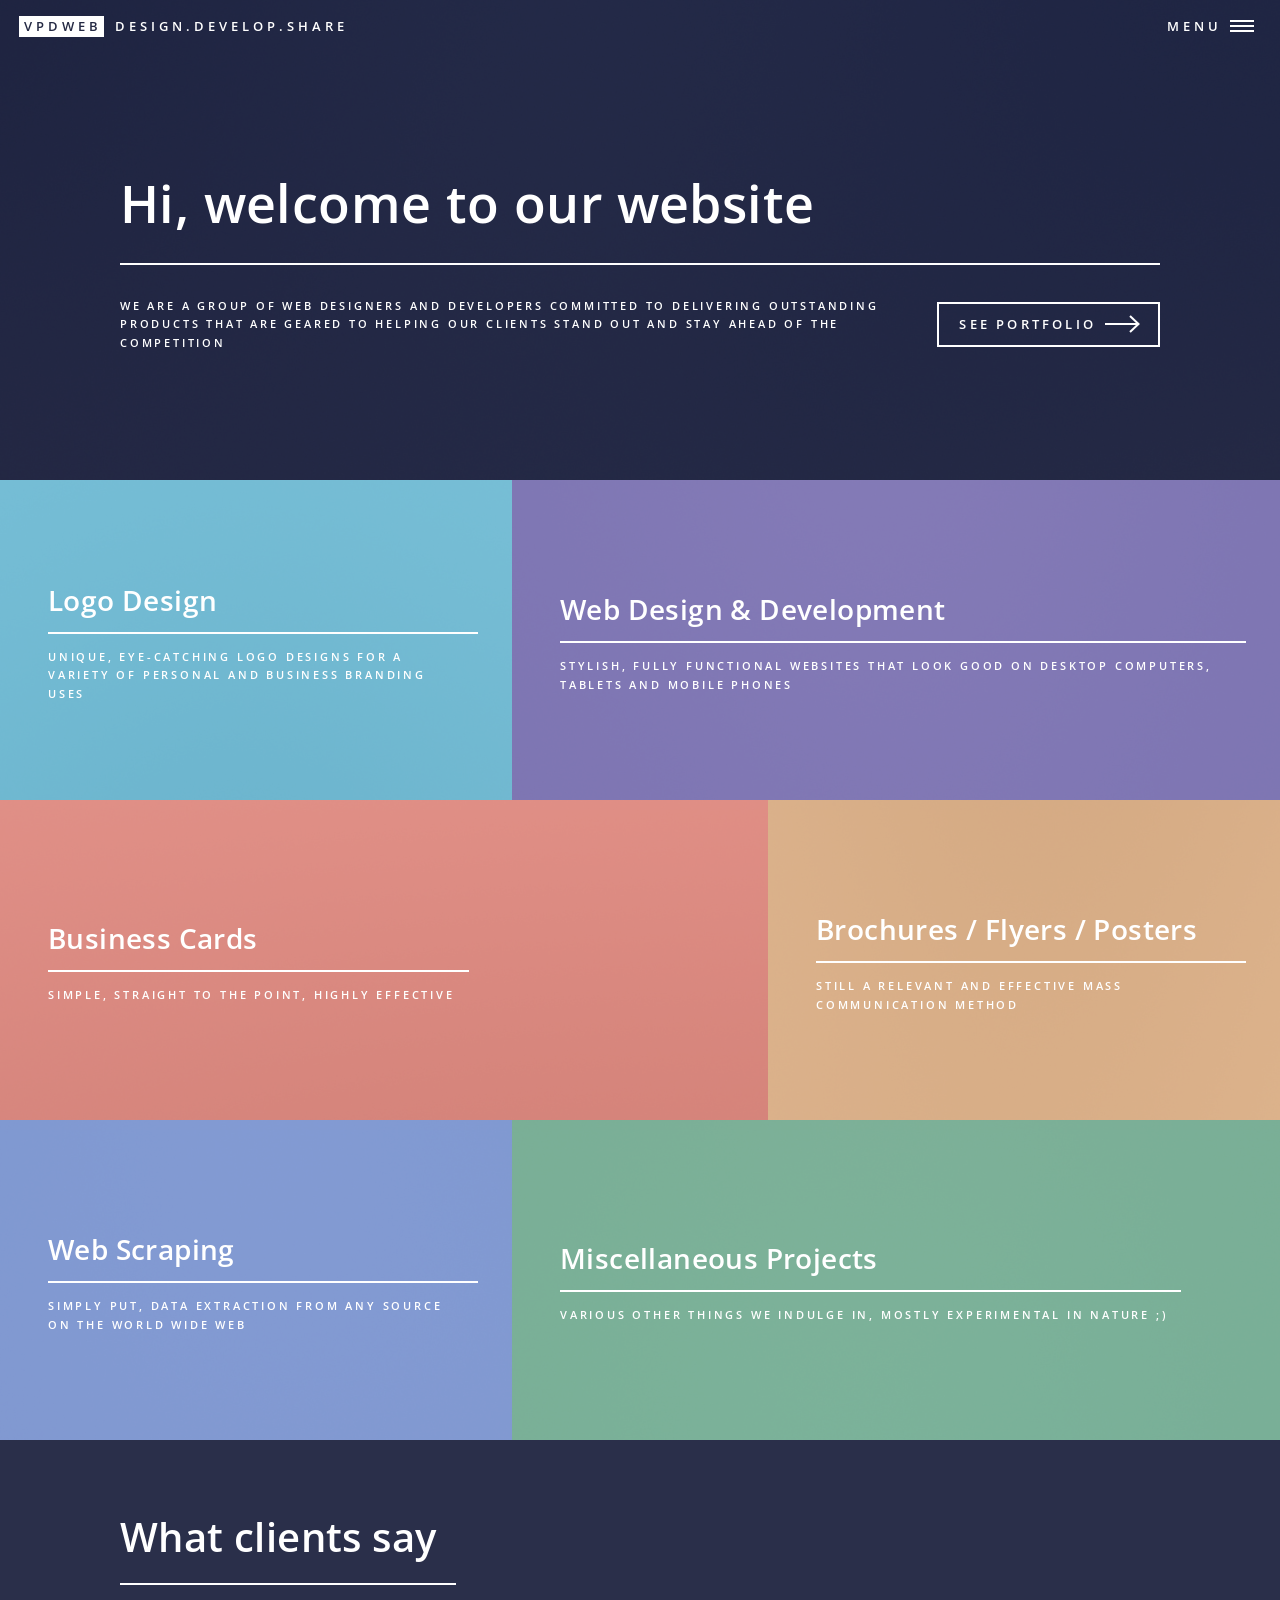
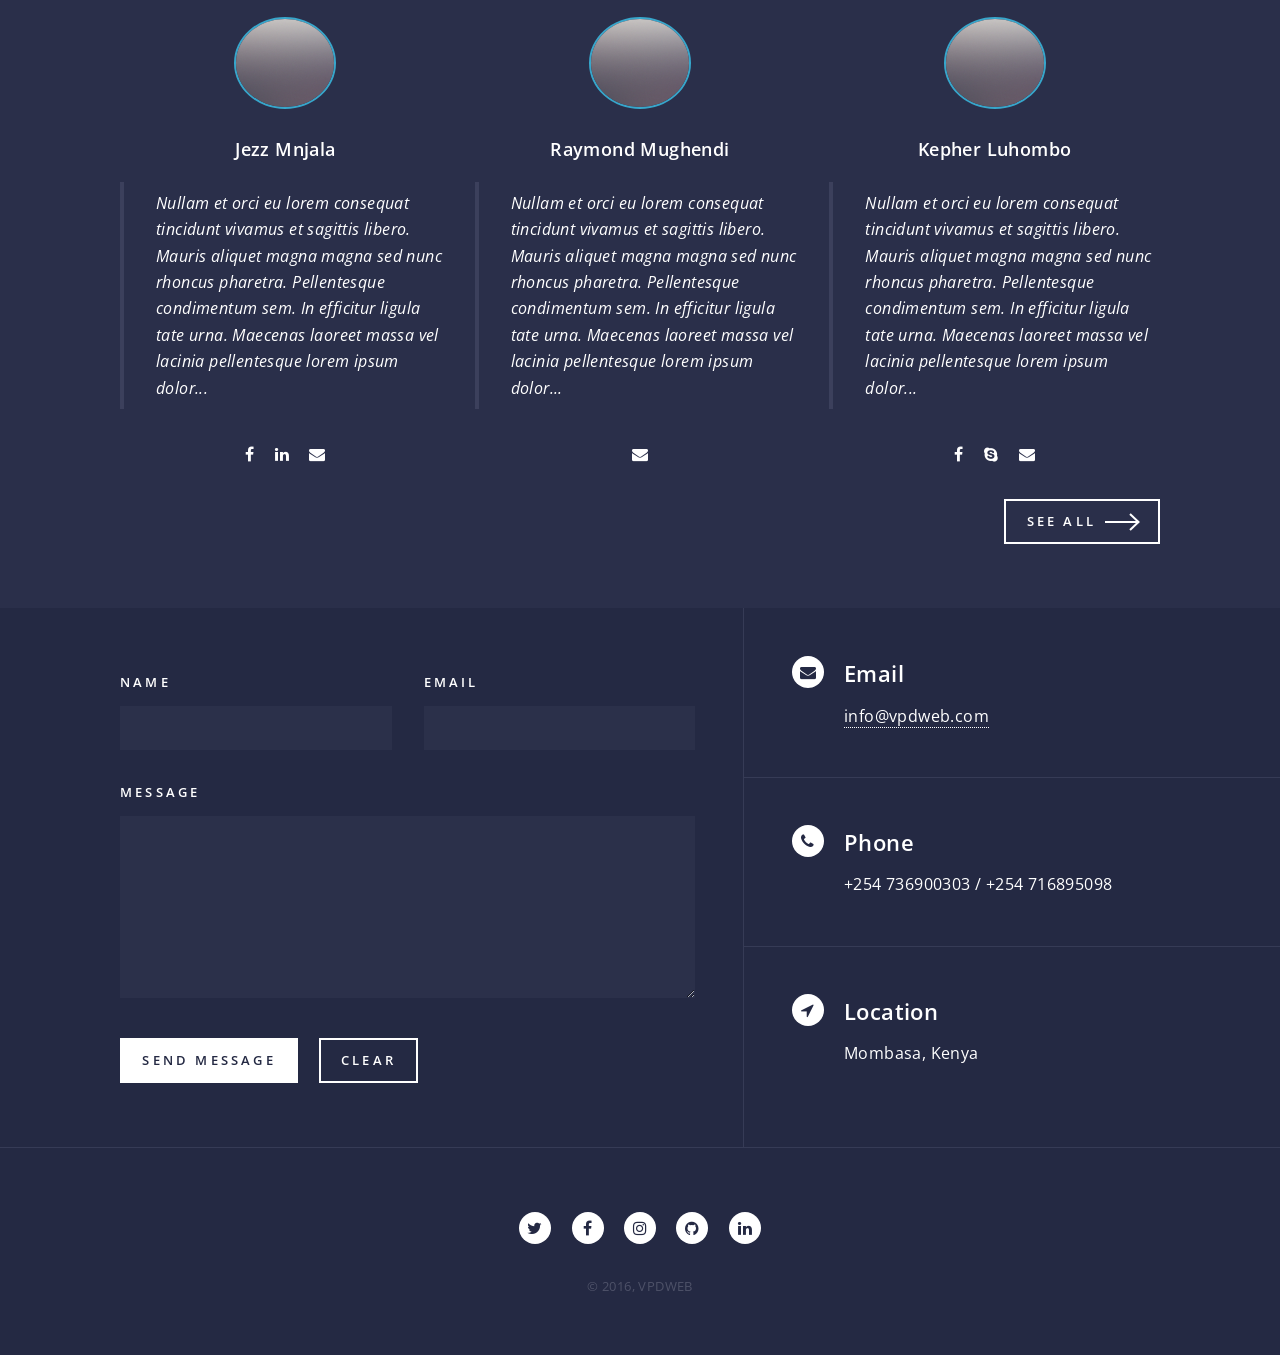
==== commit 19249ea4: "Replaced google font "source sans pro" with "open sans" Changed client  testimonials to blockquotes" ====
--- a/index.html
+++ b/index.html
@@ -33,7 +33,6 @@
                             <li><a href="about.html">About</a></li>
                             <li><a href="portfolio.html">Portfolio</a></li>
                             <li><a href="testimonials.html">Testimonials</a></li>
-                            <li><a href="#">Downloads</a></li>
 						</ul>
 						<ul class="actions vertical">
 							<li><a href="contact.html" class="button special fit">Contact</a></li>
@@ -142,7 +141,7 @@
                                                 Miscellaneous Projects
                                             </a>
                                         </h3>
-										<p>Various other things we indulge in, moslty experimental in nature ;)</p>
+										<p>Various other things we indulge in, mostly experimental in nature ;)</p>
 									</header>
 								</article>
 							</section>
@@ -168,12 +167,12 @@
 											</div>
                                             <br>
 											<h4 class="align-center">Jezz Mnjala</h4>
-											<p class="align-center">
+											<blockquote>
 												Nullam et orci eu lorem consequat tincidunt vivamus et sagittis libero.
 												Mauris aliquet magna magna sed nunc rhoncus pharetra.
 												Pellentesque condimentum sem. In efficitur ligula tate urna.
 												Maecenas laoreet massa vel lacinia pellentesque lorem ipsum dolor...
-											</p>
+											</blockquote>
 											<ul class="icons align-center">
 												<li>
                                                     <a href="#" class="icon fa-facebook">
@@ -206,12 +205,12 @@
 											</div>
                                             <br>
 											<h4 class="align-center">Raymond Mughendi</h4>
-											<p class="align-center">
+											<blockquote>
 												Nullam et orci eu lorem consequat tincidunt vivamus et sagittis libero.
 												Mauris aliquet magna magna sed nunc rhoncus pharetra.
 												Pellentesque condimentum sem. In efficitur ligula tate urna.
 												Maecenas laoreet massa vel lacinia pellentesque lorem ipsum dolor...
-											</p>
+											</blockquote>
 											<ul class="icons align-center">
 												<li>
                                                     <a href="#" class="icon fa-envelope">
@@ -234,12 +233,12 @@
 											</div>
                                             <br>
 											<h4 class="align-center">Kepher Luhombo</h4>
-											<p class="align-center">
+											<blockquote>
 												Nullam et orci eu lorem consequat tincidunt vivamus et sagittis libero.
 												Mauris aliquet magna magna sed nunc rhoncus pharetra.
 												Pellentesque condimentum sem. In efficitur ligula tate urna.
 												Maecenas laoreet massa vel lacinia pellentesque lorem ipsum dolor...
-											</p>
+											</blockquote>
 											<ul class="icons align-center">
 												<li>
                                                     <a href="#" class="icon fa-facebook">
--- a/assets/css/main.css
+++ b/assets/css/main.css
@@ -1,5 +1,5 @@
 @import url(../css/font-awesome.min.css);
-@import url("https://fonts.googleapis.com/css?family=Source+Sans+Pro:300,300italic,600,600italic");
+@import url("https://fonts.googleapis.com/css?family=Open+Sans:300,300i,400,400i,600,600i");
 /*
 	Forty by HTML5 UP
 	html5up.net | @ajlkn
@@ -1273,9 +1273,9 @@
 /* Type */
 body, input, select, textarea {
   color: #ffffff;
-  font-family: "Source Sans Pro", Helvetica, sans-serif;
+  font-family: "Open Sans", Helvetica, sans-serif;
   font-size: 17pt;
-  font-weight: 300;
+  font-weight: 400;
   letter-spacing: 0.025em;
   line-height: 1.65; }
   @media screen and (max-width: 1680px) {
@@ -1568,7 +1568,7 @@
     color: #ffffff;
     cursor: pointer;
     display: inline-block;
-    font-weight: 300;
+    font-weight: 400;
     padding-left: 2.65em;
     padding-right: 0.75em;
     position: relative; }
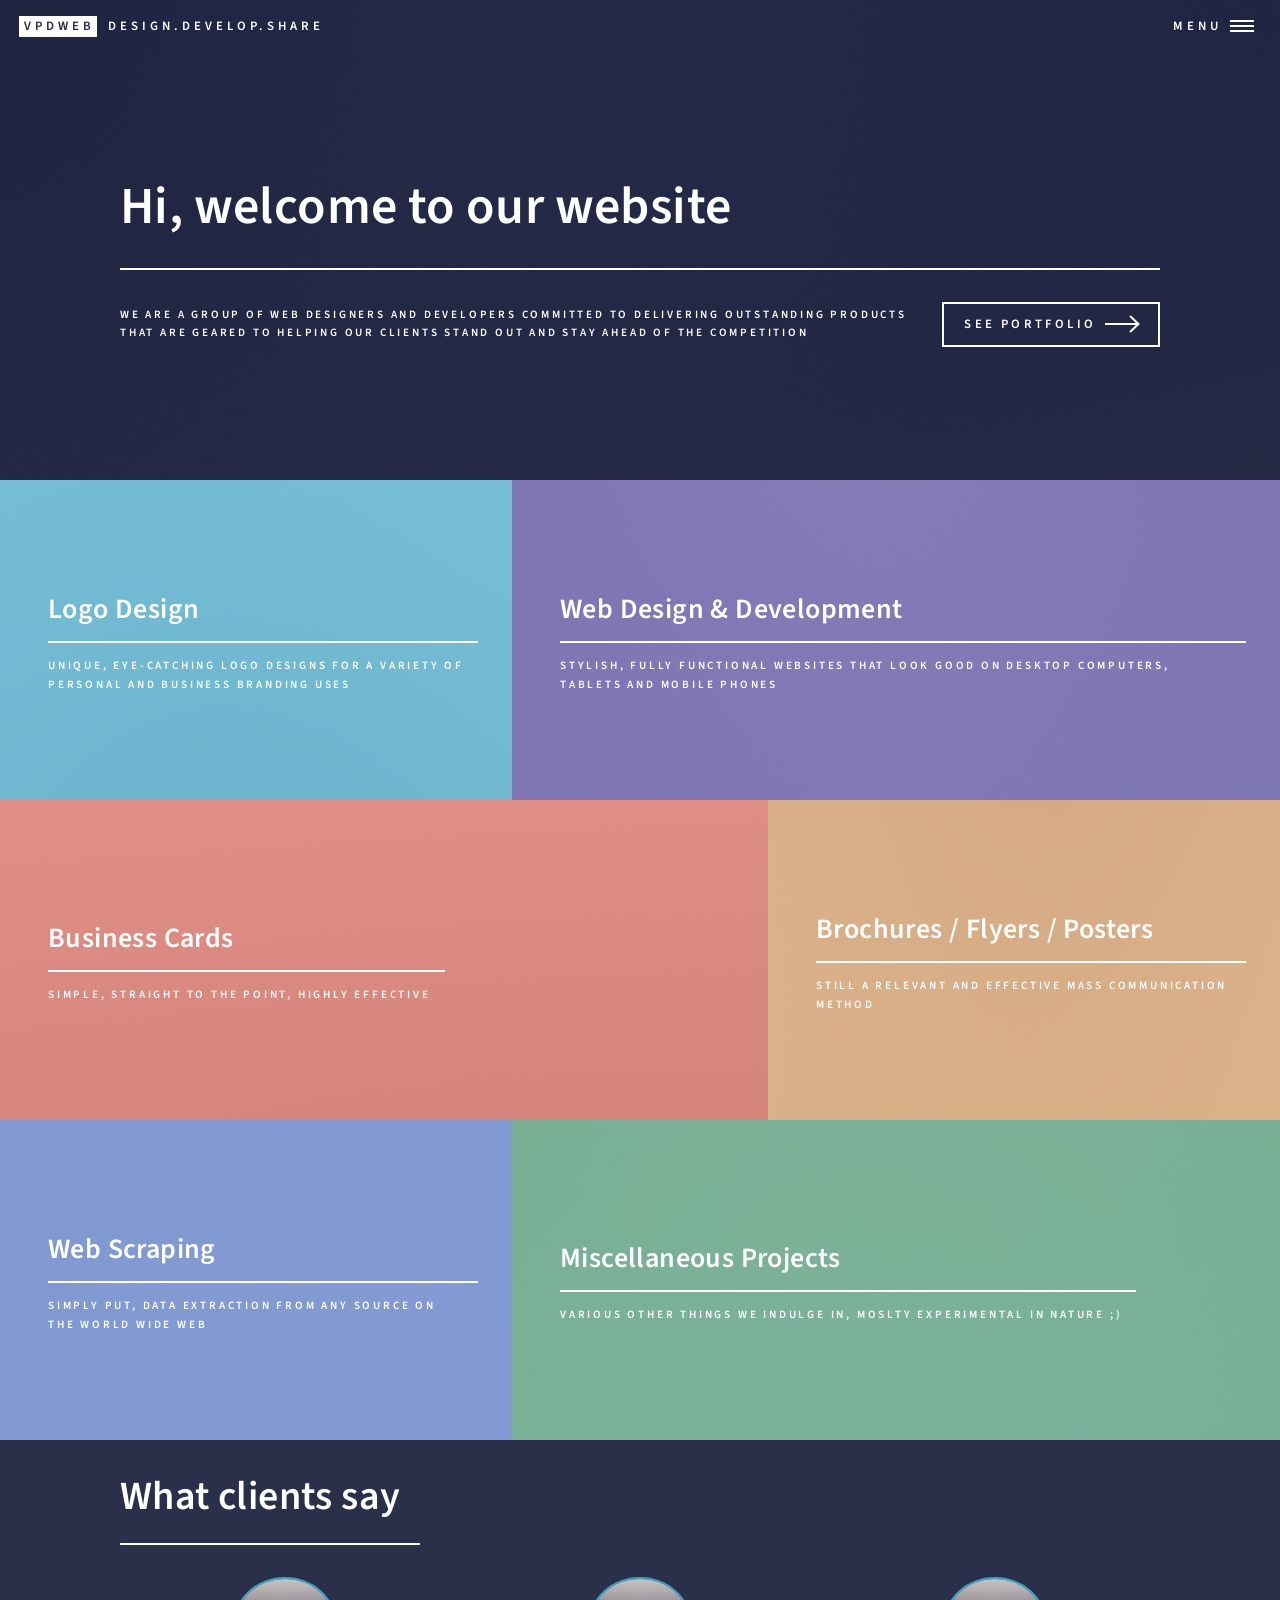
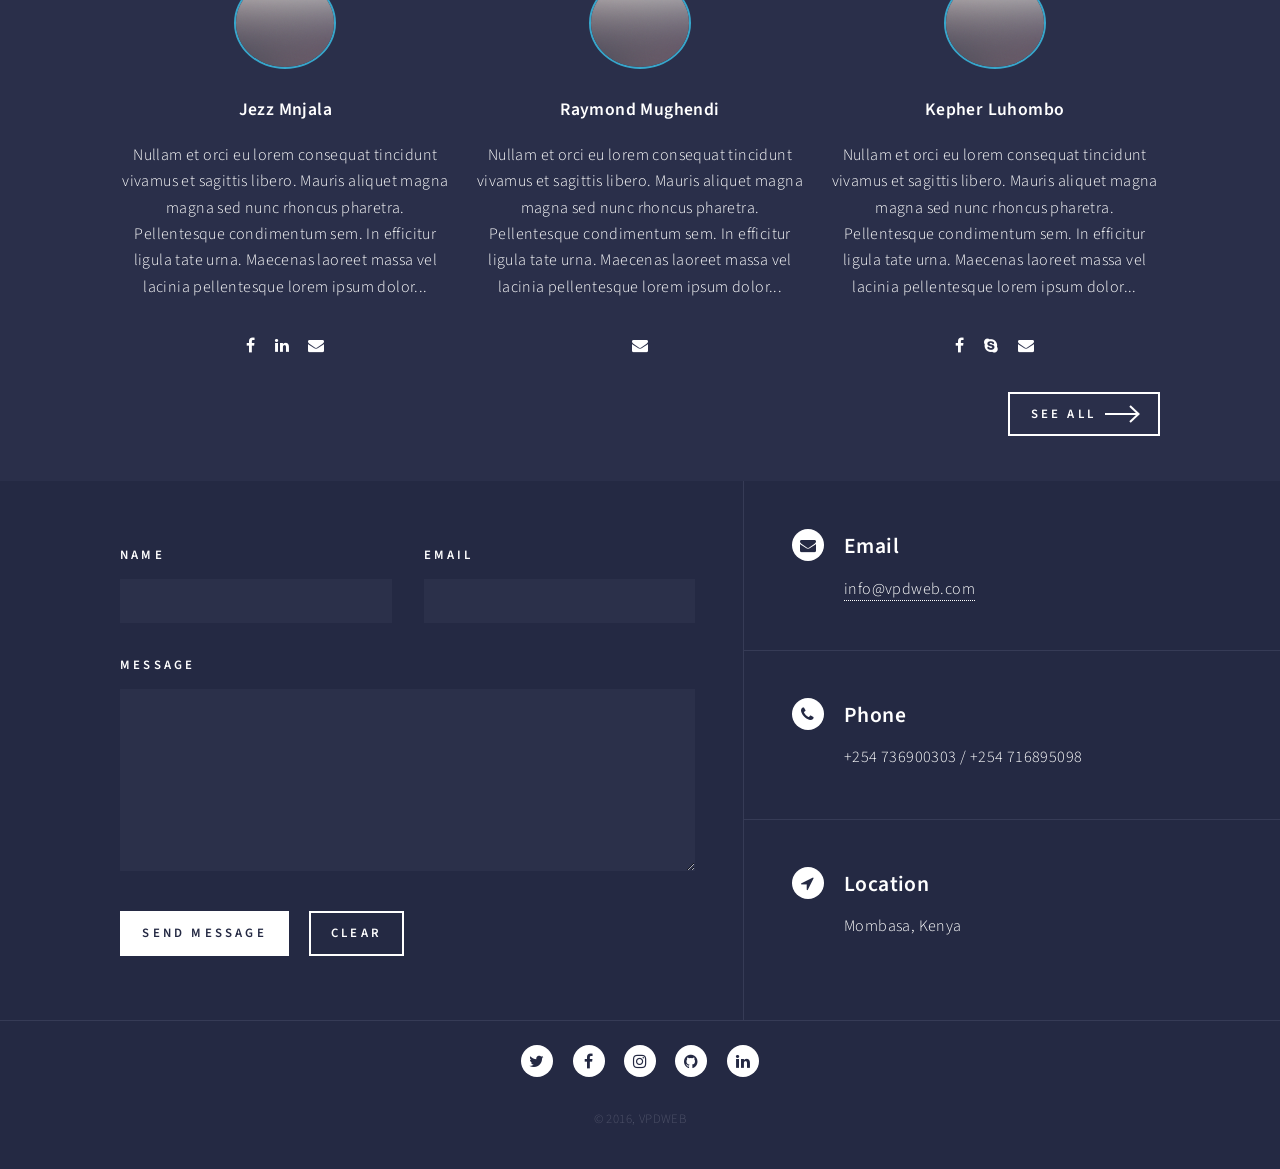
==== commit aed44f69: "Major Changes - Added filterable portfolio items on main portfolio page" ====
--- a/index.html
+++ b/index.html
@@ -1,9 +1,7 @@
 <!DOCTYPE HTML>
 <html>
 	<head>
-        
 		<title>VPDWEB - Design, Develop, Share</title>
-        
 		<meta charset="utf-8" />
 		<meta name="viewport" content="width=device-width, initial-scale=1, user-scalable=no" />
 		<!--[if lte IE 8]><script src="assets/js/ie/html5shiv.js"></script><![endif]-->
@@ -40,7 +38,6 @@
 						</ul>
 					</nav>
 
-                    
 				<!-- Banner -->
 					<section id="banner" class="major">
 						<div class="inner">
@@ -141,7 +138,7 @@
                                                 Miscellaneous Projects
                                             </a>
                                         </h3>
-										<p>Various other things we indulge in, mostly experimental in nature ;)</p>
+										<p>Various other things we indulge in, moslty experimental in nature ;)</p>
 									</header>
 								</article>
 							</section>
@@ -167,12 +164,12 @@
 											</div>
                                             <br>
 											<h4 class="align-center">Jezz Mnjala</h4>
-											<blockquote>
+											<p class="align-center">
 												Nullam et orci eu lorem consequat tincidunt vivamus et sagittis libero.
 												Mauris aliquet magna magna sed nunc rhoncus pharetra.
 												Pellentesque condimentum sem. In efficitur ligula tate urna.
 												Maecenas laoreet massa vel lacinia pellentesque lorem ipsum dolor...
-											</blockquote>
+											</p>
 											<ul class="icons align-center">
 												<li>
                                                     <a href="#" class="icon fa-facebook">
@@ -205,12 +202,12 @@
 											</div>
                                             <br>
 											<h4 class="align-center">Raymond Mughendi</h4>
-											<blockquote>
+											<p class="align-center">
 												Nullam et orci eu lorem consequat tincidunt vivamus et sagittis libero.
 												Mauris aliquet magna magna sed nunc rhoncus pharetra.
 												Pellentesque condimentum sem. In efficitur ligula tate urna.
 												Maecenas laoreet massa vel lacinia pellentesque lorem ipsum dolor...
-											</blockquote>
+											</p>
 											<ul class="icons align-center">
 												<li>
                                                     <a href="#" class="icon fa-envelope">
@@ -233,12 +230,12 @@
 											</div>
                                             <br>
 											<h4 class="align-center">Kepher Luhombo</h4>
-											<blockquote>
+											<p class="align-center">
 												Nullam et orci eu lorem consequat tincidunt vivamus et sagittis libero.
 												Mauris aliquet magna magna sed nunc rhoncus pharetra.
 												Pellentesque condimentum sem. In efficitur ligula tate urna.
 												Maecenas laoreet massa vel lacinia pellentesque lorem ipsum dolor...
-											</blockquote>
+											</p>
 											<ul class="icons align-center">
 												<li>
                                                     <a href="#" class="icon fa-facebook">
@@ -266,7 +263,6 @@
 
 					</div>
 
-                    
 
 				<!-- Contact -->
 					<section id="contact">
@@ -360,8 +356,9 @@
 			<script src="assets/js/jquery.scrollex.min.js"></script>
 			<script src="assets/js/skel.min.js"></script>
 			<script src="assets/js/util.js"></script>
+            <script src="assets/js/isotope.pkgd.min.js"></script>
 			<!--[if lte IE 8]><script src="assets/js/ie/respond.min.js"></script><![endif]-->
+            <script src="assets/js/portfolio.js"></script>
 			<script src="assets/js/main.js"></script>
-
 	</body>
 </html>
--- a/assets/css/main.css
+++ b/assets/css/main.css
@@ -1,5 +1,5 @@
 @import url(../css/font-awesome.min.css);
-@import url("https://fonts.googleapis.com/css?family=Open+Sans:300,300i,400,400i,600,600i");
+@import url("https://fonts.googleapis.com/css?family=Source+Sans+Pro:300,300italic,600,600italic");
 /*
 	Forty by HTML5 UP
 	html5up.net | @ajlkn
@@ -581,6 +581,173 @@
 
   .\-1u\28large\29 {
     margin-left: 8.33333%; } }
+@media screen and (max-width: 1060px) {
+  .row > * {
+    padding: 0 0 0 1.5em; }
+
+  .row {
+    margin: 0 0 -1px -1.5em; }
+
+  .row.uniform > * {
+    padding: 1.5em 0 0 1.5em; }
+
+  .row.uniform {
+    margin: -1.5em 0 -1px -1.5em; }
+
+  .row.\32 00\25  > * {
+    padding: 0 0 0 3em; }
+
+  .row.\32 00\25 {
+    margin: 0 0 -1px -3em; }
+
+  .row.uniform.\32 00\25  > * {
+    padding: 3em 0 0 3em; }
+
+  .row.uniform.\32 00\25 {
+    margin: -3em 0 -1px -3em; }
+
+  .row.\31 50\25  > * {
+    padding: 0 0 0 2.25em; }
+
+  .row.\31 50\25 {
+    margin: 0 0 -1px -2.25em; }
+
+  .row.uniform.\31 50\25  > * {
+    padding: 2.25em 0 0 2.25em; }
+
+  .row.uniform.\31 50\25 {
+    margin: -2.25em 0 -1px -2.25em; }
+
+  .row.\35 0\25  > * {
+    padding: 0 0 0 0.75em; }
+
+  .row.\35 0\25 {
+    margin: 0 0 -1px -0.75em; }
+
+  .row.uniform.\35 0\25  > * {
+    padding: 0.75em 0 0 0.75em; }
+
+  .row.uniform.\35 0\25 {
+    margin: -0.75em 0 -1px -0.75em; }
+
+  .row.\32 5\25  > * {
+    padding: 0 0 0 0.375em; }
+
+  .row.\32 5\25 {
+    margin: 0 0 -1px -0.375em; }
+
+  .row.uniform.\32 5\25  > * {
+    padding: 0.375em 0 0 0.375em; }
+
+  .row.uniform.\32 5\25 {
+    margin: -0.375em 0 -1px -0.375em; }
+
+  .\31 2u\28portfolio-large\29, .\31 2u\24\28portfolio-large\29 {
+    width: 100%;
+    clear: none;
+    margin-left: 0; }
+
+  .\31 1u\28portfolio-large\29, .\31 1u\24\28portfolio-large\29 {
+    width: 91.6666666667%;
+    clear: none;
+    margin-left: 0; }
+
+  .\31 0u\28portfolio-large\29, .\31 0u\24\28portfolio-large\29 {
+    width: 83.3333333333%;
+    clear: none;
+    margin-left: 0; }
+
+  .\39 u\28portfolio-large\29, .\39 u\24\28portfolio-large\29 {
+    width: 75%;
+    clear: none;
+    margin-left: 0; }
+
+  .\38 u\28portfolio-large\29, .\38 u\24\28portfolio-large\29 {
+    width: 66.6666666667%;
+    clear: none;
+    margin-left: 0; }
+
+  .\37 u\28portfolio-large\29, .\37 u\24\28portfolio-large\29 {
+    width: 58.3333333333%;
+    clear: none;
+    margin-left: 0; }
+
+  .\36 u\28portfolio-large\29, .\36 u\24\28portfolio-large\29 {
+    width: 50%;
+    clear: none;
+    margin-left: 0; }
+
+  .\35 u\28portfolio-large\29, .\35 u\24\28portfolio-large\29 {
+    width: 41.6666666667%;
+    clear: none;
+    margin-left: 0; }
+
+  .\34 u\28portfolio-large\29, .\34 u\24\28portfolio-large\29 {
+    width: 33.3333333333%;
+    clear: none;
+    margin-left: 0; }
+
+  .\33 u\28portfolio-large\29, .\33 u\24\28portfolio-large\29 {
+    width: 25%;
+    clear: none;
+    margin-left: 0; }
+
+  .\32 u\28portfolio-large\29, .\32 u\24\28portfolio-large\29 {
+    width: 16.6666666667%;
+    clear: none;
+    margin-left: 0; }
+
+  .\31 u\28portfolio-large\29, .\31 u\24\28portfolio-large\29 {
+    width: 8.3333333333%;
+    clear: none;
+    margin-left: 0; }
+
+  .\31 2u\24\28portfolio-large\29  + *,
+  .\31 1u\24\28portfolio-large\29  + *,
+  .\31 0u\24\28portfolio-large\29  + *,
+  .\39 u\24\28portfolio-large\29  + *,
+  .\38 u\24\28portfolio-large\29  + *,
+  .\37 u\24\28portfolio-large\29  + *,
+  .\36 u\24\28portfolio-large\29  + *,
+  .\35 u\24\28portfolio-large\29  + *,
+  .\34 u\24\28portfolio-large\29  + *,
+  .\33 u\24\28portfolio-large\29  + *,
+  .\32 u\24\28portfolio-large\29  + *,
+  .\31 u\24\28portfolio-large\29  + * {
+    clear: left; }
+
+  .\-11u\28portfolio-large\29 {
+    margin-left: 91.66667%; }
+
+  .\-10u\28portfolio-large\29 {
+    margin-left: 83.33333%; }
+
+  .\-9u\28portfolio-large\29 {
+    margin-left: 75%; }
+
+  .\-8u\28portfolio-large\29 {
+    margin-left: 66.66667%; }
+
+  .\-7u\28portfolio-large\29 {
+    margin-left: 58.33333%; }
+
+  .\-6u\28portfolio-large\29 {
+    margin-left: 50%; }
+
+  .\-5u\28portfolio-large\29 {
+    margin-left: 41.66667%; }
+
+  .\-4u\28portfolio-large\29 {
+    margin-left: 33.33333%; }
+
+  .\-3u\28portfolio-large\29 {
+    margin-left: 25%; }
+
+  .\-2u\28portfolio-large\29 {
+    margin-left: 16.66667%; }
+
+  .\-1u\28portfolio-large\29 {
+    margin-left: 8.33333%; } }
 @media screen and (max-width: 980px) {
   .row > * {
     padding: 0 0 0 1.5em; }
@@ -748,6 +915,340 @@
 
   .\-1u\28medium\29 {
     margin-left: 8.33333%; } }
+@media screen and (max-width: 900px) {
+  .row > * {
+    padding: 0 0 0 1.5em; }
+
+  .row {
+    margin: 0 0 -1px -1.5em; }
+
+  .row.uniform > * {
+    padding: 1.5em 0 0 1.5em; }
+
+  .row.uniform {
+    margin: -1.5em 0 -1px -1.5em; }
+
+  .row.\32 00\25  > * {
+    padding: 0 0 0 3em; }
+
+  .row.\32 00\25 {
+    margin: 0 0 -1px -3em; }
+
+  .row.uniform.\32 00\25  > * {
+    padding: 3em 0 0 3em; }
+
+  .row.uniform.\32 00\25 {
+    margin: -3em 0 -1px -3em; }
+
+  .row.\31 50\25  > * {
+    padding: 0 0 0 2.25em; }
+
+  .row.\31 50\25 {
+    margin: 0 0 -1px -2.25em; }
+
+  .row.uniform.\31 50\25  > * {
+    padding: 2.25em 0 0 2.25em; }
+
+  .row.uniform.\31 50\25 {
+    margin: -2.25em 0 -1px -2.25em; }
+
+  .row.\35 0\25  > * {
+    padding: 0 0 0 0.75em; }
+
+  .row.\35 0\25 {
+    margin: 0 0 -1px -0.75em; }
+
+  .row.uniform.\35 0\25  > * {
+    padding: 0.75em 0 0 0.75em; }
+
+  .row.uniform.\35 0\25 {
+    margin: -0.75em 0 -1px -0.75em; }
+
+  .row.\32 5\25  > * {
+    padding: 0 0 0 0.375em; }
+
+  .row.\32 5\25 {
+    margin: 0 0 -1px -0.375em; }
+
+  .row.uniform.\32 5\25  > * {
+    padding: 0.375em 0 0 0.375em; }
+
+  .row.uniform.\32 5\25 {
+    margin: -0.375em 0 -1px -0.375em; }
+
+  .\31 2u\28portfolio-medium-1\29, .\31 2u\24\28portfolio-medium-1\29 {
+    width: 100%;
+    clear: none;
+    margin-left: 0; }
+
+  .\31 1u\28portfolio-medium-1\29, .\31 1u\24\28portfolio-medium-1\29 {
+    width: 91.6666666667%;
+    clear: none;
+    margin-left: 0; }
+
+  .\31 0u\28portfolio-medium-1\29, .\31 0u\24\28portfolio-medium-1\29 {
+    width: 83.3333333333%;
+    clear: none;
+    margin-left: 0; }
+
+  .\39 u\28portfolio-medium-1\29, .\39 u\24\28portfolio-medium-1\29 {
+    width: 75%;
+    clear: none;
+    margin-left: 0; }
+
+  .\38 u\28portfolio-medium-1\29, .\38 u\24\28portfolio-medium-1\29 {
+    width: 66.6666666667%;
+    clear: none;
+    margin-left: 0; }
+
+  .\37 u\28portfolio-medium-1\29, .\37 u\24\28portfolio-medium-1\29 {
+    width: 58.3333333333%;
+    clear: none;
+    margin-left: 0; }
+
+  .\36 u\28portfolio-medium-1\29, .\36 u\24\28portfolio-medium-1\29 {
+    width: 50%;
+    clear: none;
+    margin-left: 0; }
+
+  .\35 u\28portfolio-medium-1\29, .\35 u\24\28portfolio-medium-1\29 {
+    width: 41.6666666667%;
+    clear: none;
+    margin-left: 0; }
+
+  .\34 u\28portfolio-medium-1\29, .\34 u\24\28portfolio-medium-1\29 {
+    width: 33.3333333333%;
+    clear: none;
+    margin-left: 0; }
+
+  .\33 u\28portfolio-medium-1\29, .\33 u\24\28portfolio-medium-1\29 {
+    width: 25%;
+    clear: none;
+    margin-left: 0; }
+
+  .\32 u\28portfolio-medium-1\29, .\32 u\24\28portfolio-medium-1\29 {
+    width: 16.6666666667%;
+    clear: none;
+    margin-left: 0; }
+
+  .\31 u\28portfolio-medium-1\29, .\31 u\24\28portfolio-medium-1\29 {
+    width: 8.3333333333%;
+    clear: none;
+    margin-left: 0; }
+
+  .\31 2u\24\28portfolio-medium-1\29  + *,
+  .\31 1u\24\28portfolio-medium-1\29  + *,
+  .\31 0u\24\28portfolio-medium-1\29  + *,
+  .\39 u\24\28portfolio-medium-1\29  + *,
+  .\38 u\24\28portfolio-medium-1\29  + *,
+  .\37 u\24\28portfolio-medium-1\29  + *,
+  .\36 u\24\28portfolio-medium-1\29  + *,
+  .\35 u\24\28portfolio-medium-1\29  + *,
+  .\34 u\24\28portfolio-medium-1\29  + *,
+  .\33 u\24\28portfolio-medium-1\29  + *,
+  .\32 u\24\28portfolio-medium-1\29  + *,
+  .\31 u\24\28portfolio-medium-1\29  + * {
+    clear: left; }
+
+  .\-11u\28portfolio-medium-1\29 {
+    margin-left: 91.66667%; }
+
+  .\-10u\28portfolio-medium-1\29 {
+    margin-left: 83.33333%; }
+
+  .\-9u\28portfolio-medium-1\29 {
+    margin-left: 75%; }
+
+  .\-8u\28portfolio-medium-1\29 {
+    margin-left: 66.66667%; }
+
+  .\-7u\28portfolio-medium-1\29 {
+    margin-left: 58.33333%; }
+
+  .\-6u\28portfolio-medium-1\29 {
+    margin-left: 50%; }
+
+  .\-5u\28portfolio-medium-1\29 {
+    margin-left: 41.66667%; }
+
+  .\-4u\28portfolio-medium-1\29 {
+    margin-left: 33.33333%; }
+
+  .\-3u\28portfolio-medium-1\29 {
+    margin-left: 25%; }
+
+  .\-2u\28portfolio-medium-1\29 {
+    margin-left: 16.66667%; }
+
+  .\-1u\28portfolio-medium-1\29 {
+    margin-left: 8.33333%; } }
+@media screen and (max-width: 820px) {
+  .row > * {
+    padding: 0 0 0 1.5em; }
+
+  .row {
+    margin: 0 0 -1px -1.5em; }
+
+  .row.uniform > * {
+    padding: 1.5em 0 0 1.5em; }
+
+  .row.uniform {
+    margin: -1.5em 0 -1px -1.5em; }
+
+  .row.\32 00\25  > * {
+    padding: 0 0 0 3em; }
+
+  .row.\32 00\25 {
+    margin: 0 0 -1px -3em; }
+
+  .row.uniform.\32 00\25  > * {
+    padding: 3em 0 0 3em; }
+
+  .row.uniform.\32 00\25 {
+    margin: -3em 0 -1px -3em; }
+
+  .row.\31 50\25  > * {
+    padding: 0 0 0 2.25em; }
+
+  .row.\31 50\25 {
+    margin: 0 0 -1px -2.25em; }
+
+  .row.uniform.\31 50\25  > * {
+    padding: 2.25em 0 0 2.25em; }
+
+  .row.uniform.\31 50\25 {
+    margin: -2.25em 0 -1px -2.25em; }
+
+  .row.\35 0\25  > * {
+    padding: 0 0 0 0.75em; }
+
+  .row.\35 0\25 {
+    margin: 0 0 -1px -0.75em; }
+
+  .row.uniform.\35 0\25  > * {
+    padding: 0.75em 0 0 0.75em; }
+
+  .row.uniform.\35 0\25 {
+    margin: -0.75em 0 -1px -0.75em; }
+
+  .row.\32 5\25  > * {
+    padding: 0 0 0 0.375em; }
+
+  .row.\32 5\25 {
+    margin: 0 0 -1px -0.375em; }
+
+  .row.uniform.\32 5\25  > * {
+    padding: 0.375em 0 0 0.375em; }
+
+  .row.uniform.\32 5\25 {
+    margin: -0.375em 0 -1px -0.375em; }
+
+  .\31 2u\28portfolio-medium-2\29, .\31 2u\24\28portfolio-medium-2\29 {
+    width: 100%;
+    clear: none;
+    margin-left: 0; }
+
+  .\31 1u\28portfolio-medium-2\29, .\31 1u\24\28portfolio-medium-2\29 {
+    width: 91.6666666667%;
+    clear: none;
+    margin-left: 0; }
+
+  .\31 0u\28portfolio-medium-2\29, .\31 0u\24\28portfolio-medium-2\29 {
+    width: 83.3333333333%;
+    clear: none;
+    margin-left: 0; }
+
+  .\39 u\28portfolio-medium-2\29, .\39 u\24\28portfolio-medium-2\29 {
+    width: 75%;
+    clear: none;
+    margin-left: 0; }
+
+  .\38 u\28portfolio-medium-2\29, .\38 u\24\28portfolio-medium-2\29 {
+    width: 66.6666666667%;
+    clear: none;
+    margin-left: 0; }
+
+  .\37 u\28portfolio-medium-2\29, .\37 u\24\28portfolio-medium-2\29 {
+    width: 58.3333333333%;
+    clear: none;
+    margin-left: 0; }
+
+  .\36 u\28portfolio-medium-2\29, .\36 u\24\28portfolio-medium-2\29 {
+    width: 50%;
+    clear: none;
+    margin-left: 0; }
+
+  .\35 u\28portfolio-medium-2\29, .\35 u\24\28portfolio-medium-2\29 {
+    width: 41.6666666667%;
+    clear: none;
+    margin-left: 0; }
+
+  .\34 u\28portfolio-medium-2\29, .\34 u\24\28portfolio-medium-2\29 {
+    width: 33.3333333333%;
+    clear: none;
+    margin-left: 0; }
+
+  .\33 u\28portfolio-medium-2\29, .\33 u\24\28portfolio-medium-2\29 {
+    width: 25%;
+    clear: none;
+    margin-left: 0; }
+
+  .\32 u\28portfolio-medium-2\29, .\32 u\24\28portfolio-medium-2\29 {
+    width: 16.6666666667%;
+    clear: none;
+    margin-left: 0; }
+
+  .\31 u\28portfolio-medium-2\29, .\31 u\24\28portfolio-medium-2\29 {
+    width: 8.3333333333%;
+    clear: none;
+    margin-left: 0; }
+
+  .\31 2u\24\28portfolio-medium-2\29  + *,
+  .\31 1u\24\28portfolio-medium-2\29  + *,
+  .\31 0u\24\28portfolio-medium-2\29  + *,
+  .\39 u\24\28portfolio-medium-2\29  + *,
+  .\38 u\24\28portfolio-medium-2\29  + *,
+  .\37 u\24\28portfolio-medium-2\29  + *,
+  .\36 u\24\28portfolio-medium-2\29  + *,
+  .\35 u\24\28portfolio-medium-2\29  + *,
+  .\34 u\24\28portfolio-medium-2\29  + *,
+  .\33 u\24\28portfolio-medium-2\29  + *,
+  .\32 u\24\28portfolio-medium-2\29  + *,
+  .\31 u\24\28portfolio-medium-2\29  + * {
+    clear: left; }
+
+  .\-11u\28portfolio-medium-2\29 {
+    margin-left: 91.66667%; }
+
+  .\-10u\28portfolio-medium-2\29 {
+    margin-left: 83.33333%; }
+
+  .\-9u\28portfolio-medium-2\29 {
+    margin-left: 75%; }
+
+  .\-8u\28portfolio-medium-2\29 {
+    margin-left: 66.66667%; }
+
+  .\-7u\28portfolio-medium-2\29 {
+    margin-left: 58.33333%; }
+
+  .\-6u\28portfolio-medium-2\29 {
+    margin-left: 50%; }
+
+  .\-5u\28portfolio-medium-2\29 {
+    margin-left: 41.66667%; }
+
+  .\-4u\28portfolio-medium-2\29 {
+    margin-left: 33.33333%; }
+
+  .\-3u\28portfolio-medium-2\29 {
+    margin-left: 25%; }
+
+  .\-2u\28portfolio-medium-2\29 {
+    margin-left: 16.66667%; }
+
+  .\-1u\28portfolio-medium-2\29 {
+    margin-left: 8.33333%; } }
 @media screen and (max-width: 736px) {
   .row > * {
     padding: 0 0 0 1.25em; }
@@ -915,6 +1416,340 @@
 
   .\-1u\28small\29 {
     margin-left: 8.33333%; } }
+@media screen and (max-width: 650px) {
+  .row > * {
+    padding: 0 0 0 1.25em; }
+
+  .row {
+    margin: 0 0 -1px -1.25em; }
+
+  .row.uniform > * {
+    padding: 1.25em 0 0 1.25em; }
+
+  .row.uniform {
+    margin: -1.25em 0 -1px -1.25em; }
+
+  .row.\32 00\25  > * {
+    padding: 0 0 0 2.5em; }
+
+  .row.\32 00\25 {
+    margin: 0 0 -1px -2.5em; }
+
+  .row.uniform.\32 00\25  > * {
+    padding: 2.5em 0 0 2.5em; }
+
+  .row.uniform.\32 00\25 {
+    margin: -2.5em 0 -1px -2.5em; }
+
+  .row.\31 50\25  > * {
+    padding: 0 0 0 1.875em; }
+
+  .row.\31 50\25 {
+    margin: 0 0 -1px -1.875em; }
+
+  .row.uniform.\31 50\25  > * {
+    padding: 1.875em 0 0 1.875em; }
+
+  .row.uniform.\31 50\25 {
+    margin: -1.875em 0 -1px -1.875em; }
+
+  .row.\35 0\25  > * {
+    padding: 0 0 0 0.625em; }
+
+  .row.\35 0\25 {
+    margin: 0 0 -1px -0.625em; }
+
+  .row.uniform.\35 0\25  > * {
+    padding: 0.625em 0 0 0.625em; }
+
+  .row.uniform.\35 0\25 {
+    margin: -0.625em 0 -1px -0.625em; }
+
+  .row.\32 5\25  > * {
+    padding: 0 0 0 0.3125em; }
+
+  .row.\32 5\25 {
+    margin: 0 0 -1px -0.3125em; }
+
+  .row.uniform.\32 5\25  > * {
+    padding: 0.3125em 0 0 0.3125em; }
+
+  .row.uniform.\32 5\25 {
+    margin: -0.3125em 0 -1px -0.3125em; }
+
+  .\31 2u\28portfolio-small-1\29, .\31 2u\24\28portfolio-small-1\29 {
+    width: 100%;
+    clear: none;
+    margin-left: 0; }
+
+  .\31 1u\28portfolio-small-1\29, .\31 1u\24\28portfolio-small-1\29 {
+    width: 91.6666666667%;
+    clear: none;
+    margin-left: 0; }
+
+  .\31 0u\28portfolio-small-1\29, .\31 0u\24\28portfolio-small-1\29 {
+    width: 83.3333333333%;
+    clear: none;
+    margin-left: 0; }
+
+  .\39 u\28portfolio-small-1\29, .\39 u\24\28portfolio-small-1\29 {
+    width: 75%;
+    clear: none;
+    margin-left: 0; }
+
+  .\38 u\28portfolio-small-1\29, .\38 u\24\28portfolio-small-1\29 {
+    width: 66.6666666667%;
+    clear: none;
+    margin-left: 0; }
+
+  .\37 u\28portfolio-small-1\29, .\37 u\24\28portfolio-small-1\29 {
+    width: 58.3333333333%;
+    clear: none;
+    margin-left: 0; }
+
+  .\36 u\28portfolio-small-1\29, .\36 u\24\28portfolio-small-1\29 {
+    width: 50%;
+    clear: none;
+    margin-left: 0; }
+
+  .\35 u\28portfolio-small-1\29, .\35 u\24\28portfolio-small-1\29 {
+    width: 41.6666666667%;
+    clear: none;
+    margin-left: 0; }
+
+  .\34 u\28portfolio-small-1\29, .\34 u\24\28portfolio-small-1\29 {
+    width: 33.3333333333%;
+    clear: none;
+    margin-left: 0; }
+
+  .\33 u\28portfolio-small-1\29, .\33 u\24\28portfolio-small-1\29 {
+    width: 25%;
+    clear: none;
+    margin-left: 0; }
+
+  .\32 u\28portfolio-small-1\29, .\32 u\24\28portfolio-small-1\29 {
+    width: 16.6666666667%;
+    clear: none;
+    margin-left: 0; }
+
+  .\31 u\28portfolio-small-1\29, .\31 u\24\28portfolio-small-1\29 {
+    width: 8.3333333333%;
+    clear: none;
+    margin-left: 0; }
+
+  .\31 2u\24\28portfolio-small-1\29  + *,
+  .\31 1u\24\28portfolio-small-1\29  + *,
+  .\31 0u\24\28portfolio-small-1\29  + *,
+  .\39 u\24\28portfolio-small-1\29  + *,
+  .\38 u\24\28portfolio-small-1\29  + *,
+  .\37 u\24\28portfolio-small-1\29  + *,
+  .\36 u\24\28portfolio-small-1\29  + *,
+  .\35 u\24\28portfolio-small-1\29  + *,
+  .\34 u\24\28portfolio-small-1\29  + *,
+  .\33 u\24\28portfolio-small-1\29  + *,
+  .\32 u\24\28portfolio-small-1\29  + *,
+  .\31 u\24\28portfolio-small-1\29  + * {
+    clear: left; }
+
+  .\-11u\28portfolio-small-1\29 {
+    margin-left: 91.66667%; }
+
+  .\-10u\28portfolio-small-1\29 {
+    margin-left: 83.33333%; }
+
+  .\-9u\28portfolio-small-1\29 {
+    margin-left: 75%; }
+
+  .\-8u\28portfolio-small-1\29 {
+    margin-left: 66.66667%; }
+
+  .\-7u\28portfolio-small-1\29 {
+    margin-left: 58.33333%; }
+
+  .\-6u\28portfolio-small-1\29 {
+    margin-left: 50%; }
+
+  .\-5u\28portfolio-small-1\29 {
+    margin-left: 41.66667%; }
+
+  .\-4u\28portfolio-small-1\29 {
+    margin-left: 33.33333%; }
+
+  .\-3u\28portfolio-small-1\29 {
+    margin-left: 25%; }
+
+  .\-2u\28portfolio-small-1\29 {
+    margin-left: 16.66667%; }
+
+  .\-1u\28portfolio-small-1\29 {
+    margin-left: 8.33333%; } }
+@media screen and (max-width: 565px) {
+  .row > * {
+    padding: 0 0 0 1.25em; }
+
+  .row {
+    margin: 0 0 -1px -1.25em; }
+
+  .row.uniform > * {
+    padding: 1.25em 0 0 1.25em; }
+
+  .row.uniform {
+    margin: -1.25em 0 -1px -1.25em; }
+
+  .row.\32 00\25  > * {
+    padding: 0 0 0 2.5em; }
+
+  .row.\32 00\25 {
+    margin: 0 0 -1px -2.5em; }
+
+  .row.uniform.\32 00\25  > * {
+    padding: 2.5em 0 0 2.5em; }
+
+  .row.uniform.\32 00\25 {
+    margin: -2.5em 0 -1px -2.5em; }
+
+  .row.\31 50\25  > * {
+    padding: 0 0 0 1.875em; }
+
+  .row.\31 50\25 {
+    margin: 0 0 -1px -1.875em; }
+
+  .row.uniform.\31 50\25  > * {
+    padding: 1.875em 0 0 1.875em; }
+
+  .row.uniform.\31 50\25 {
+    margin: -1.875em 0 -1px -1.875em; }
+
+  .row.\35 0\25  > * {
+    padding: 0 0 0 0.625em; }
+
+  .row.\35 0\25 {
+    margin: 0 0 -1px -0.625em; }
+
+  .row.uniform.\35 0\25  > * {
+    padding: 0.625em 0 0 0.625em; }
+
+  .row.uniform.\35 0\25 {
+    margin: -0.625em 0 -1px -0.625em; }
+
+  .row.\32 5\25  > * {
+    padding: 0 0 0 0.3125em; }
+
+  .row.\32 5\25 {
+    margin: 0 0 -1px -0.3125em; }
+
+  .row.uniform.\32 5\25  > * {
+    padding: 0.3125em 0 0 0.3125em; }
+
+  .row.uniform.\32 5\25 {
+    margin: -0.3125em 0 -1px -0.3125em; }
+
+  .\31 2u\28portfolio-small-2\29, .\31 2u\24\28portfolio-small-2\29 {
+    width: 100%;
+    clear: none;
+    margin-left: 0; }
+
+  .\31 1u\28portfolio-small-2\29, .\31 1u\24\28portfolio-small-2\29 {
+    width: 91.6666666667%;
+    clear: none;
+    margin-left: 0; }
+
+  .\31 0u\28portfolio-small-2\29, .\31 0u\24\28portfolio-small-2\29 {
+    width: 83.3333333333%;
+    clear: none;
+    margin-left: 0; }
+
+  .\39 u\28portfolio-small-2\29, .\39 u\24\28portfolio-small-2\29 {
+    width: 75%;
+    clear: none;
+    margin-left: 0; }
+
+  .\38 u\28portfolio-small-2\29, .\38 u\24\28portfolio-small-2\29 {
+    width: 66.6666666667%;
+    clear: none;
+    margin-left: 0; }
+
+  .\37 u\28portfolio-small-2\29, .\37 u\24\28portfolio-small-2\29 {
+    width: 58.3333333333%;
+    clear: none;
+    margin-left: 0; }
+
+  .\36 u\28portfolio-small-2\29, .\36 u\24\28portfolio-small-2\29 {
+    width: 50%;
+    clear: none;
+    margin-left: 0; }
+
+  .\35 u\28portfolio-small-2\29, .\35 u\24\28portfolio-small-2\29 {
+    width: 41.6666666667%;
+    clear: none;
+    margin-left: 0; }
+
+  .\34 u\28portfolio-small-2\29, .\34 u\24\28portfolio-small-2\29 {
+    width: 33.3333333333%;
+    clear: none;
+    margin-left: 0; }
+
+  .\33 u\28portfolio-small-2\29, .\33 u\24\28portfolio-small-2\29 {
+    width: 25%;
+    clear: none;
+    margin-left: 0; }
+
+  .\32 u\28portfolio-small-2\29, .\32 u\24\28portfolio-small-2\29 {
+    width: 16.6666666667%;
+    clear: none;
+    margin-left: 0; }
+
+  .\31 u\28portfolio-small-2\29, .\31 u\24\28portfolio-small-2\29 {
+    width: 8.3333333333%;
+    clear: none;
+    margin-left: 0; }
+
+  .\31 2u\24\28portfolio-small-2\29  + *,
+  .\31 1u\24\28portfolio-small-2\29  + *,
+  .\31 0u\24\28portfolio-small-2\29  + *,
+  .\39 u\24\28portfolio-small-2\29  + *,
+  .\38 u\24\28portfolio-small-2\29  + *,
+  .\37 u\24\28portfolio-small-2\29  + *,
+  .\36 u\24\28portfolio-small-2\29  + *,
+  .\35 u\24\28portfolio-small-2\29  + *,
+  .\34 u\24\28portfolio-small-2\29  + *,
+  .\33 u\24\28portfolio-small-2\29  + *,
+  .\32 u\24\28portfolio-small-2\29  + *,
+  .\31 u\24\28portfolio-small-2\29  + * {
+    clear: left; }
+
+  .\-11u\28portfolio-small-2\29 {
+    margin-left: 91.66667%; }
+
+  .\-10u\28portfolio-small-2\29 {
+    margin-left: 83.33333%; }
+
+  .\-9u\28portfolio-small-2\29 {
+    margin-left: 75%; }
+
+  .\-8u\28portfolio-small-2\29 {
+    margin-left: 66.66667%; }
+
+  .\-7u\28portfolio-small-2\29 {
+    margin-left: 58.33333%; }
+
+  .\-6u\28portfolio-small-2\29 {
+    margin-left: 50%; }
+
+  .\-5u\28portfolio-small-2\29 {
+    margin-left: 41.66667%; }
+
+  .\-4u\28portfolio-small-2\29 {
+    margin-left: 33.33333%; }
+
+  .\-3u\28portfolio-small-2\29 {
+    margin-left: 25%; }
+
+  .\-2u\28portfolio-small-2\29 {
+    margin-left: 16.66667%; }
+
+  .\-1u\28portfolio-small-2\29 {
+    margin-left: 8.33333%; } }
 @media screen and (max-width: 480px) {
   .row > * {
     padding: 0 0 0 1.25em; }
@@ -1082,6 +1917,173 @@
 
   .\-1u\28xsmall\29 {
     margin-left: 8.33333%; } }
+@media screen and (max-width: 420px) {
+  .row > * {
+    padding: 0 0 0 1.25em; }
+
+  .row {
+    margin: 0 0 -1px -1.25em; }
+
+  .row.uniform > * {
+    padding: 1.25em 0 0 1.25em; }
+
+  .row.uniform {
+    margin: -1.25em 0 -1px -1.25em; }
+
+  .row.\32 00\25  > * {
+    padding: 0 0 0 2.5em; }
+
+  .row.\32 00\25 {
+    margin: 0 0 -1px -2.5em; }
+
+  .row.uniform.\32 00\25  > * {
+    padding: 2.5em 0 0 2.5em; }
+
+  .row.uniform.\32 00\25 {
+    margin: -2.5em 0 -1px -2.5em; }
+
+  .row.\31 50\25  > * {
+    padding: 0 0 0 1.875em; }
+
+  .row.\31 50\25 {
+    margin: 0 0 -1px -1.875em; }
+
+  .row.uniform.\31 50\25  > * {
+    padding: 1.875em 0 0 1.875em; }
+
+  .row.uniform.\31 50\25 {
+    margin: -1.875em 0 -1px -1.875em; }
+
+  .row.\35 0\25  > * {
+    padding: 0 0 0 0.625em; }
+
+  .row.\35 0\25 {
+    margin: 0 0 -1px -0.625em; }
+
+  .row.uniform.\35 0\25  > * {
+    padding: 0.625em 0 0 0.625em; }
+
+  .row.uniform.\35 0\25 {
+    margin: -0.625em 0 -1px -0.625em; }
+
+  .row.\32 5\25  > * {
+    padding: 0 0 0 0.3125em; }
+
+  .row.\32 5\25 {
+    margin: 0 0 -1px -0.3125em; }
+
+  .row.uniform.\32 5\25  > * {
+    padding: 0.3125em 0 0 0.3125em; }
+
+  .row.uniform.\32 5\25 {
+    margin: -0.3125em 0 -1px -0.3125em; }
+
+  .\31 2u\28portfolio-xsmall\29, .\31 2u\24\28portfolio-xsmall\29 {
+    width: 100%;
+    clear: none;
+    margin-left: 0; }
+
+  .\31 1u\28portfolio-xsmall\29, .\31 1u\24\28portfolio-xsmall\29 {
+    width: 91.6666666667%;
+    clear: none;
+    margin-left: 0; }
+
+  .\31 0u\28portfolio-xsmall\29, .\31 0u\24\28portfolio-xsmall\29 {
+    width: 83.3333333333%;
+    clear: none;
+    margin-left: 0; }
+
+  .\39 u\28portfolio-xsmall\29, .\39 u\24\28portfolio-xsmall\29 {
+    width: 75%;
+    clear: none;
+    margin-left: 0; }
+
+  .\38 u\28portfolio-xsmall\29, .\38 u\24\28portfolio-xsmall\29 {
+    width: 66.6666666667%;
+    clear: none;
+    margin-left: 0; }
+
+  .\37 u\28portfolio-xsmall\29, .\37 u\24\28portfolio-xsmall\29 {
+    width: 58.3333333333%;
+    clear: none;
+    margin-left: 0; }
+
+  .\36 u\28portfolio-xsmall\29, .\36 u\24\28portfolio-xsmall\29 {
+    width: 50%;
+    clear: none;
+    margin-left: 0; }
+
+  .\35 u\28portfolio-xsmall\29, .\35 u\24\28portfolio-xsmall\29 {
+    width: 41.6666666667%;
+    clear: none;
+    margin-left: 0; }
+
+  .\34 u\28portfolio-xsmall\29, .\34 u\24\28portfolio-xsmall\29 {
+    width: 33.3333333333%;
+    clear: none;
+    margin-left: 0; }
+
+  .\33 u\28portfolio-xsmall\29, .\33 u\24\28portfolio-xsmall\29 {
+    width: 25%;
+    clear: none;
+    margin-left: 0; }
+
+  .\32 u\28portfolio-xsmall\29, .\32 u\24\28portfolio-xsmall\29 {
+    width: 16.6666666667%;
+    clear: none;
+    margin-left: 0; }
+
+  .\31 u\28portfolio-xsmall\29, .\31 u\24\28portfolio-xsmall\29 {
+    width: 8.3333333333%;
+    clear: none;
+    margin-left: 0; }
+
+  .\31 2u\24\28portfolio-xsmall\29  + *,
+  .\31 1u\24\28portfolio-xsmall\29  + *,
+  .\31 0u\24\28portfolio-xsmall\29  + *,
+  .\39 u\24\28portfolio-xsmall\29  + *,
+  .\38 u\24\28portfolio-xsmall\29  + *,
+  .\37 u\24\28portfolio-xsmall\29  + *,
+  .\36 u\24\28portfolio-xsmall\29  + *,
+  .\35 u\24\28portfolio-xsmall\29  + *,
+  .\34 u\24\28portfolio-xsmall\29  + *,
+  .\33 u\24\28portfolio-xsmall\29  + *,
+  .\32 u\24\28portfolio-xsmall\29  + *,
+  .\31 u\24\28portfolio-xsmall\29  + * {
+    clear: left; }
+
+  .\-11u\28portfolio-xsmall\29 {
+    margin-left: 91.66667%; }
+
+  .\-10u\28portfolio-xsmall\29 {
+    margin-left: 83.33333%; }
+
+  .\-9u\28portfolio-xsmall\29 {
+    margin-left: 75%; }
+
+  .\-8u\28portfolio-xsmall\29 {
+    margin-left: 66.66667%; }
+
+  .\-7u\28portfolio-xsmall\29 {
+    margin-left: 58.33333%; }
+
+  .\-6u\28portfolio-xsmall\29 {
+    margin-left: 50%; }
+
+  .\-5u\28portfolio-xsmall\29 {
+    margin-left: 41.66667%; }
+
+  .\-4u\28portfolio-xsmall\29 {
+    margin-left: 33.33333%; }
+
+  .\-3u\28portfolio-xsmall\29 {
+    margin-left: 25%; }
+
+  .\-2u\28portfolio-xsmall\29 {
+    margin-left: 16.66667%; }
+
+  .\-1u\28portfolio-xsmall\29 {
+    margin-left: 8.33333%; } }
 @media screen and (max-width: 360px) {
   .row > * {
     padding: 0 0 0 1.25em; }
@@ -1249,6 +2251,173 @@
 
   .\-1u\28xxsmall\29 {
     margin-left: 8.33333%; } }
+@media screen and (max-width: 320px) {
+  .row > * {
+    padding: 0 0 0 1.25em; }
+
+  .row {
+    margin: 0 0 -1px -1.25em; }
+
+  .row.uniform > * {
+    padding: 1.25em 0 0 1.25em; }
+
+  .row.uniform {
+    margin: -1.25em 0 -1px -1.25em; }
+
+  .row.\32 00\25  > * {
+    padding: 0 0 0 2.5em; }
+
+  .row.\32 00\25 {
+    margin: 0 0 -1px -2.5em; }
+
+  .row.uniform.\32 00\25  > * {
+    padding: 2.5em 0 0 2.5em; }
+
+  .row.uniform.\32 00\25 {
+    margin: -2.5em 0 -1px -2.5em; }
+
+  .row.\31 50\25  > * {
+    padding: 0 0 0 1.875em; }
+
+  .row.\31 50\25 {
+    margin: 0 0 -1px -1.875em; }
+
+  .row.uniform.\31 50\25  > * {
+    padding: 1.875em 0 0 1.875em; }
+
+  .row.uniform.\31 50\25 {
+    margin: -1.875em 0 -1px -1.875em; }
+
+  .row.\35 0\25  > * {
+    padding: 0 0 0 0.625em; }
+
+  .row.\35 0\25 {
+    margin: 0 0 -1px -0.625em; }
+
+  .row.uniform.\35 0\25  > * {
+    padding: 0.625em 0 0 0.625em; }
+
+  .row.uniform.\35 0\25 {
+    margin: -0.625em 0 -1px -0.625em; }
+
+  .row.\32 5\25  > * {
+    padding: 0 0 0 0.3125em; }
+
+  .row.\32 5\25 {
+    margin: 0 0 -1px -0.3125em; }
+
+  .row.uniform.\32 5\25  > * {
+    padding: 0.3125em 0 0 0.3125em; }
+
+  .row.uniform.\32 5\25 {
+    margin: -0.3125em 0 -1px -0.3125em; }
+
+  .\31 2u\28portfolio-xxsmall\29, .\31 2u\24\28portfolio-xxsmall\29 {
+    width: 100%;
+    clear: none;
+    margin-left: 0; }
+
+  .\31 1u\28portfolio-xxsmall\29, .\31 1u\24\28portfolio-xxsmall\29 {
+    width: 91.6666666667%;
+    clear: none;
+    margin-left: 0; }
+
+  .\31 0u\28portfolio-xxsmall\29, .\31 0u\24\28portfolio-xxsmall\29 {
+    width: 83.3333333333%;
+    clear: none;
+    margin-left: 0; }
+
+  .\39 u\28portfolio-xxsmall\29, .\39 u\24\28portfolio-xxsmall\29 {
+    width: 75%;
+    clear: none;
+    margin-left: 0; }
+
+  .\38 u\28portfolio-xxsmall\29, .\38 u\24\28portfolio-xxsmall\29 {
+    width: 66.6666666667%;
+    clear: none;
+    margin-left: 0; }
+
+  .\37 u\28portfolio-xxsmall\29, .\37 u\24\28portfolio-xxsmall\29 {
+    width: 58.3333333333%;
+    clear: none;
+    margin-left: 0; }
+
+  .\36 u\28portfolio-xxsmall\29, .\36 u\24\28portfolio-xxsmall\29 {
+    width: 50%;
+    clear: none;
+    margin-left: 0; }
+
+  .\35 u\28portfolio-xxsmall\29, .\35 u\24\28portfolio-xxsmall\29 {
+    width: 41.6666666667%;
+    clear: none;
+    margin-left: 0; }
+
+  .\34 u\28portfolio-xxsmall\29, .\34 u\24\28portfolio-xxsmall\29 {
+    width: 33.3333333333%;
+    clear: none;
+    margin-left: 0; }
+
+  .\33 u\28portfolio-xxsmall\29, .\33 u\24\28portfolio-xxsmall\29 {
+    width: 25%;
+    clear: none;
+    margin-left: 0; }
+
+  .\32 u\28portfolio-xxsmall\29, .\32 u\24\28portfolio-xxsmall\29 {
+    width: 16.6666666667%;
+    clear: none;
+    margin-left: 0; }
+
+  .\31 u\28portfolio-xxsmall\29, .\31 u\24\28portfolio-xxsmall\29 {
+    width: 8.3333333333%;
+    clear: none;
+    margin-left: 0; }
+
+  .\31 2u\24\28portfolio-xxsmall\29  + *,
+  .\31 1u\24\28portfolio-xxsmall\29  + *,
+  .\31 0u\24\28portfolio-xxsmall\29  + *,
+  .\39 u\24\28portfolio-xxsmall\29  + *,
+  .\38 u\24\28portfolio-xxsmall\29  + *,
+  .\37 u\24\28portfolio-xxsmall\29  + *,
+  .\36 u\24\28portfolio-xxsmall\29  + *,
+  .\35 u\24\28portfolio-xxsmall\29  + *,
+  .\34 u\24\28portfolio-xxsmall\29  + *,
+  .\33 u\24\28portfolio-xxsmall\29  + *,
+  .\32 u\24\28portfolio-xxsmall\29  + *,
+  .\31 u\24\28portfolio-xxsmall\29  + * {
+    clear: left; }
+
+  .\-11u\28portfolio-xxsmall\29 {
+    margin-left: 91.66667%; }
+
+  .\-10u\28portfolio-xxsmall\29 {
+    margin-left: 83.33333%; }
+
+  .\-9u\28portfolio-xxsmall\29 {
+    margin-left: 75%; }
+
+  .\-8u\28portfolio-xxsmall\29 {
+    margin-left: 66.66667%; }
+
+  .\-7u\28portfolio-xxsmall\29 {
+    margin-left: 58.33333%; }
+
+  .\-6u\28portfolio-xxsmall\29 {
+    margin-left: 50%; }
+
+  .\-5u\28portfolio-xxsmall\29 {
+    margin-left: 41.66667%; }
+
+  .\-4u\28portfolio-xxsmall\29 {
+    margin-left: 33.33333%; }
+
+  .\-3u\28portfolio-xxsmall\29 {
+    margin-left: 25%; }
+
+  .\-2u\28portfolio-xxsmall\29 {
+    margin-left: 16.66667%; }
+
+  .\-1u\28portfolio-xxsmall\29 {
+    margin-left: 8.33333%; } }
 /* Basic */
 @-ms-viewport {
   width: device-width; }
@@ -1257,7 +2426,7 @@
 
 @media screen and (max-width: 480px) {
   html, body {
-    min-width: 320px; } }
+    min-width: 240px; } }
 body {
   background: #242943; }
   body.is-loading *, body.is-loading *:before, body.is-loading *:after {
@@ -1273,9 +2442,9 @@
 /* Type */
 body, input, select, textarea {
   color: #ffffff;
-  font-family: "Open Sans", Helvetica, sans-serif;
+  font-family: "Source Sans Pro", Helvetica, sans-serif;
   font-size: 17pt;
-  font-weight: 400;
+  font-weight: 300;
   letter-spacing: 0.025em;
   line-height: 1.65; }
   @media screen and (max-width: 1680px) {
@@ -1568,7 +2737,7 @@
     color: #ffffff;
     cursor: pointer;
     display: inline-block;
-    font-weight: 400;
+    font-weight: 300;
     padding-left: 2.65em;
     padding-right: 0.75em;
     position: relative; }
@@ -2281,7 +3450,7 @@
       -webkit-align-items: center;
       -ms-align-items: center;
       align-items: center;
-      padding: 2em 3em 0.1em 3em ;
+      padding: 2em 3em 0.8em 3em ;
       width: 70%; }
       .spotlights > section > .content > .inner {
         margin: 0 auto;
@@ -2508,9 +3677,10 @@
             padding-right: 4em !important; }
             #header nav a[href="#menu"]:last-child:before, #header nav a[href="#menu"]:last-child:after {
               right: 1.5em; } }
+  @media screen and (max-width: 565px) {
+    #header .logo span {
+      display: none; } }
   @media screen and (max-width: 480px) {
-    #header .logo span {
-      display: none; }
     #header nav a[href="#menu"] {
       overflow: hidden;
       padding-right: 0 !important;
@@ -2677,14 +3847,14 @@
     #main > *:first-child {
       border-top: 0; }
     #main > * > .inner {
-      padding: 4em 0 2em 0 ;
+      padding: 1.5em 0 0.8em 0 ;
       margin: 0 auto;
       max-width: 65em;
-      width: calc(100% - 6em); }
+      width: calc(100% - 4em); }
       @media screen and (max-width: 736px) {
         #main > * > .inner {
-          padding: 3em 0 1em 0 ;
-          width: calc(100% - 3em); } }
+          padding: 1em 0 0.8em 0 ;
+          width: calc(100% - 2em); } }
   #main.alt {
     background-color: transparent;
     border-bottom: solid 1px rgba(212, 212, 255, 0.1); }
@@ -2773,14 +3943,14 @@
   #wrapper.is-transitioning {
     opacity: 0; }
   #wrapper > * > .inner {
-    padding: 4em 0 2em 0 ;
+    padding: 1.5em 0 0.8em 0 ;
     margin: 0 auto;
     max-width: 65em;
-    width: calc(100% - 6em); }
+    width: calc(100% - 4em); }
     @media screen and (max-width: 736px) {
       #wrapper > * > .inner {
-        padding: 3em 0 1em 0 ;
-        width: calc(100% - 3em); } }
+        padding: 1em 0 0.8em 0 ;
+        width: calc(100% - 2em); } }
   @media screen and (max-width: 736px) {
     #wrapper {
       padding-top: 2.75em; } }
@@ -2928,4 +4098,105 @@
     opacity: 1;
     visibility: visible; }
 
+ul#filters {
+  list-style-type: none;
+  margin: 0 auto;
+  padding: 0;
+  vertical-align: middle; }
+ul > li.filter {
+  display: inline-block;
+  font-size: 0.7em;
+  font-weight: 600;
+  letter-spacing: 0.25em;
+  text-transform: uppercase;
+  margin: 2px 0;
+  padding: .75em;
+  text-align: center; }
+ul > li.filter.active {
+  color: #9bf1ff;
+  border-bottom: 0.5px solid #ffffff; }
+ul > li.filter:hover {
+  color: #9bf1ff;
+  cursor: pointer; }
+
+@media screen and (max-width: 480px) {
+  ul#filters {
+    width: 80%; }
+    ul#filters > li.filter {
+      display: block; } }
+.portfolio:after {
+  content: "";
+  display: block;
+  clear: both; }
+
+.portfolio {
+  margin: 0 auto;
+  padding: 0.5%; }
+  .portfolio a {
+    border: 0; }
+  .portfolio img {
+    width: 100%;
+    height: 100%; }
+
+.item-box {
+  display: inline-block;
+  width: 32%;
+  height: 250px;
+  margin: 0.5% 0.5%;
+  padding: 0; }
+
+.item-box {
+  background-color: red; }
+
+@media screen and (max-width: 1060px) {
+  .item-box {
+    height: 230px; } }
+@media screen and (max-width: 980px) {
+  .item-box {
+    height: 210px; } }
+@media screen and (max-width: 900px) {
+  .item-box {
+    height: 190px; } }
+@media screen and (max-width: 820px) {
+  .item-box {
+    height: 165px; } }
+@media screen and (max-width: 736px) {
+  .item-box {
+    width: 48.5%; }
+
+  .item-box {
+    height: 190px; } }
+@media screen and (max-width: 650px) {
+  .item-box {
+    height: 180px; } }
+@media screen and (max-width: 565px) {
+  .item-box {
+    height: 165px; } }
+@media screen and (max-width: 480px) {
+  .item-box {
+    height: 250px; }
+
+  .item-box {
+    width: 99%;
+    margin: 1% 0.5%; } }
+@media screen and (max-width: 420px) {
+  .item-box {
+    height: 237.5px; }
+
+  .item-box {
+    width: 99%; } }
+@media screen and (max-width: 360px) {
+  .item-box {
+    height: 210px; }
+
+  .item-box {
+    width: 99%;
+    margin: 1.2% 0.5%; } }
+@media screen and (max-width: 320px) {
+  .item-box {
+    height: 190px; }
+
+  .item-box {
+    width: 99%; } }
+
 /*# sourceMappingURL=main.css.map */
